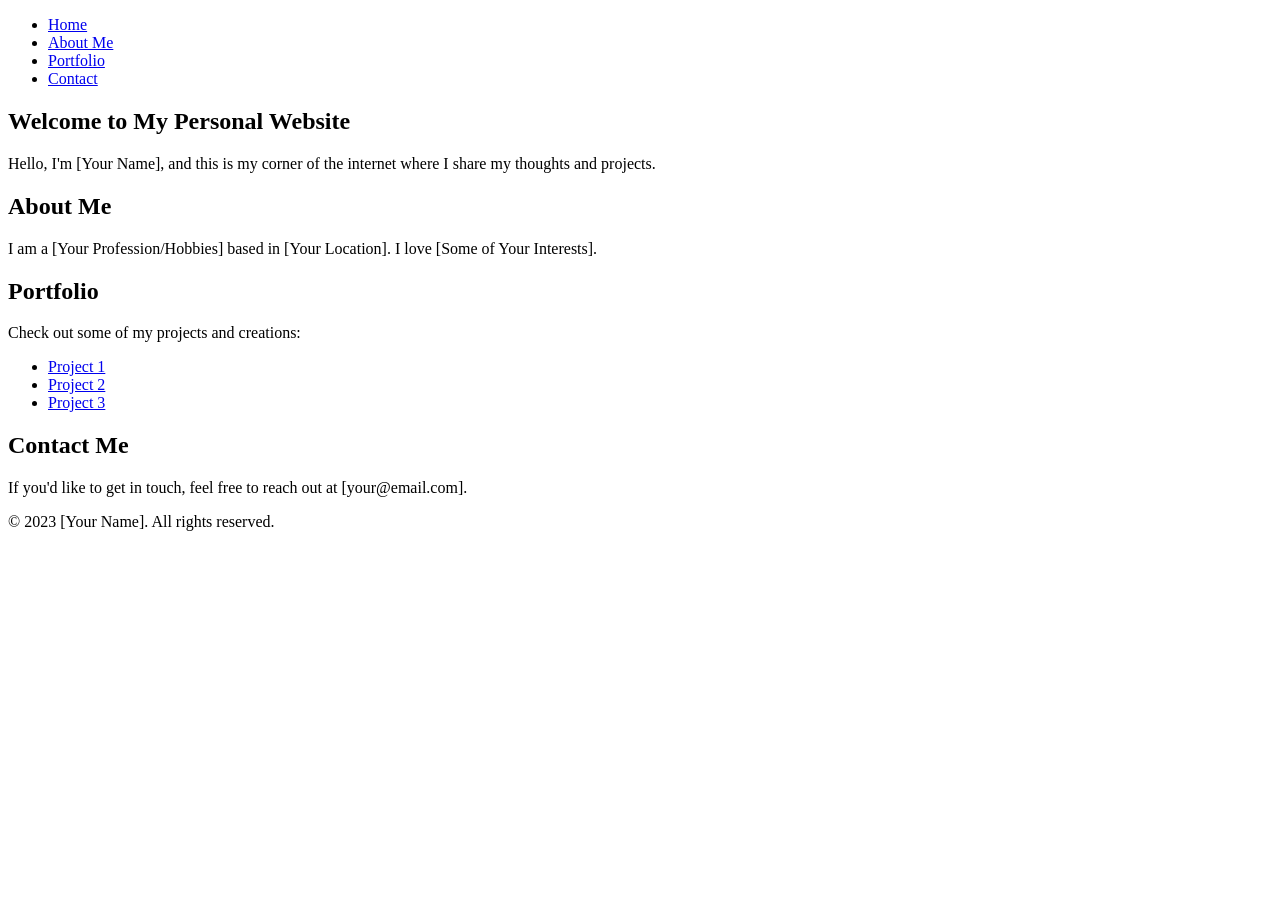
==== index.html @ d56a3a6f "Update index.html" ====
<!DOCTYPE html>
<html lang="en">
<head>
    <meta charset="UTF-8">
    <meta name="viewport" content="width=device-width, initial-scale=1.0">
    <meta name="description" content="Welcome to My Personal Website">
    <title>Your Name - Personal Website</title>
    <link rel="stylesheet" href="styles.css"> <!-- Link to your CSS file for styling -->
</head>
<body>
    <header>
        <nav>
            <ul>
                <li><a href="#home">Home</a></li>
                <li><a href="#about">About Me</a></li>
                <li><a href="#portfolio">Portfolio</a></li>
                <li><a href="#contact">Contact</a></li>
            </ul>
        </nav>
    </header>
    
    <section id="home">
        <h1>Welcome to My Personal Website</h1>
        <p>Hello, I'm [Your Name], and this is my corner of the internet where I share my thoughts and projects.</p>
    </section>
    
    <section id="about">
        <h2>About Me</h2>
        <p>I am a [Your Profession/Hobbies] based in [Your Location]. I love [Some of Your Interests].</p>
    </section>
    
    <section id="portfolio">
        <h2>Portfolio</h2>
        <p>Check out some of my projects and creations:</p>
        <ul>
            <li><a href="#">Project 1</a></li>
            <li><a href="#">Project 2</a></li>
            <li><a href="#">Project 3</a></li>
        </ul>
    </section>
    
    <section id="contact">
        <h2>Contact Me</h2>
        <p>If you'd like to get in touch, feel free to reach out at [your@email.com].</p>
    </section>
    
    <footer>
        <p>&copy; 2023 [Your Name]. All rights reserved.</p>
    </footer>
</body>
</html>
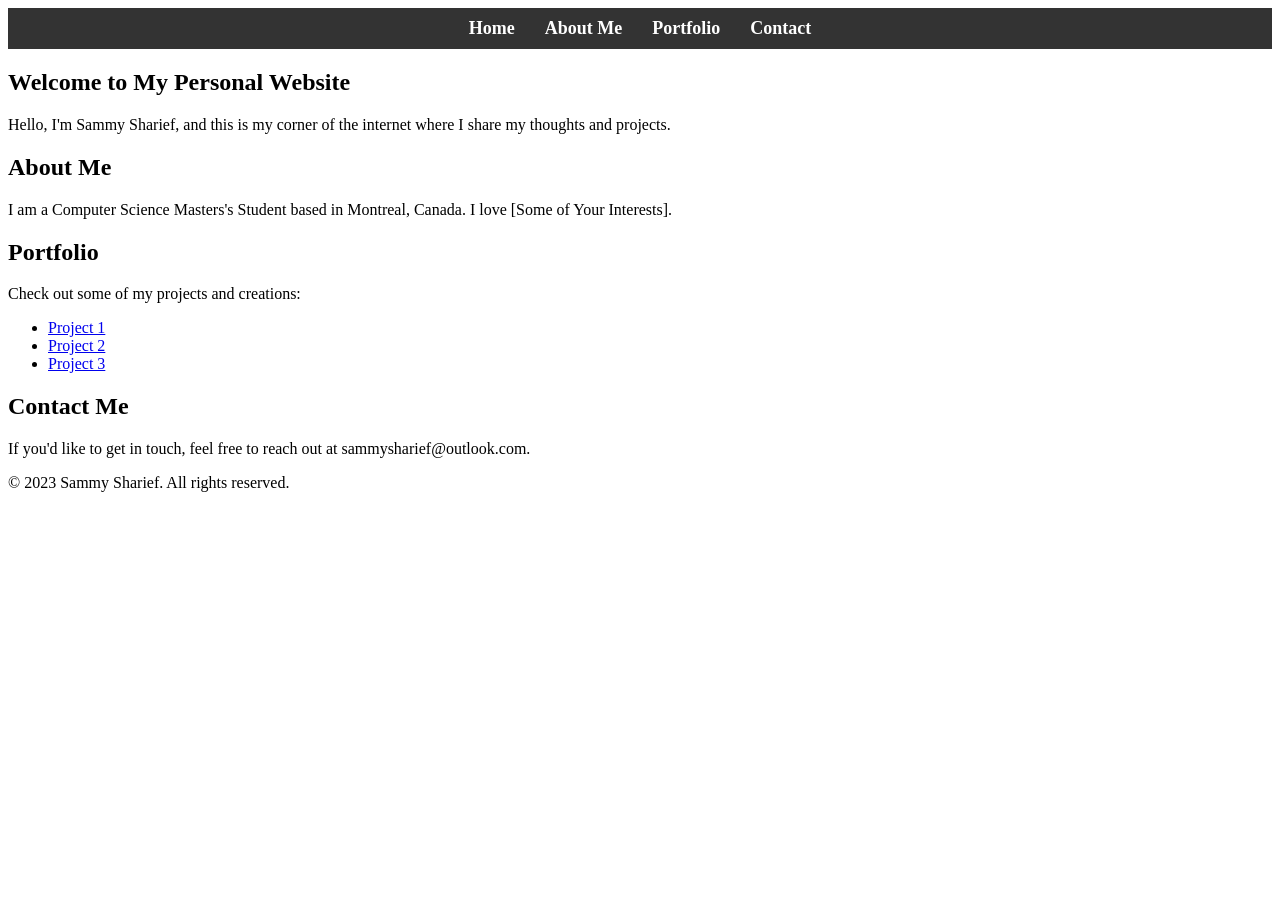
==== commit c6816b02: "Adding new pages & css" ====
--- a/index.html
+++ b/index.html
@@ -9,24 +9,24 @@
 </head>
 <body>
     <header>
-        <nav>
-            <ul>
-                <li><a href="#home">Home</a></li>
-                <li><a href="#about">About Me</a></li>
-                <li><a href="#portfolio">Portfolio</a></li>
-                <li><a href="#contact">Contact</a></li>
+        <nav class="navbar">
+            <ul class="nav-list">
+                <li class="nav-item"><a href="index.html">Home</a></li>
+                <li class="nav-item"><a href="about.html">About Me</a></li>
+                <li class="nav-item"><a href="portfolio.html">Portfolio</a></li>
+                <li class="nav-item"><a href="contact.html">Contact</a></li>
             </ul>
         </nav>
     </header>
     
     <section id="home">
         <h1>Welcome to My Personal Website</h1>
-        <p>Hello, I'm [Your Name], and this is my corner of the internet where I share my thoughts and projects.</p>
+        <p>Hello, I'm Sammy Sharief, and this is my corner of the internet where I share my thoughts and projects.</p>
     </section>
     
     <section id="about">
         <h2>About Me</h2>
-        <p>I am a [Your Profession/Hobbies] based in [Your Location]. I love [Some of Your Interests].</p>
+        <p>I am a Computer Science Masters's Student based in Montreal, Canada. I love [Some of Your Interests].</p>
     </section>
     
     <section id="portfolio">
@@ -41,11 +41,11 @@
     
     <section id="contact">
         <h2>Contact Me</h2>
-        <p>If you'd like to get in touch, feel free to reach out at [your@email.com].</p>
+        <p>If you'd like to get in touch, feel free to reach out at sammysharief@outlook.com.</p>
     </section>
     
     <footer>
-        <p>&copy; 2023 [Your Name]. All rights reserved.</p>
+        <p>&copy; 2023 Sammy Sharief. All rights reserved.</p>
     </footer>
 </body>
 </html>
--- a/styles.css
+++ b/styles.css
@@ -0,0 +1,27 @@
+/* Your existing CSS styles here */
+
+/* Styling for the navigation bar */
+.navbar {
+    background-color: #333; /* Change this to your preferred background color */
+    color: #fff; /* Change this to your preferred text color */
+    padding: 10px 0;
+}
+
+.nav-list {
+    list-style: none;
+    display: flex;
+    justify-content: center;
+    margin: 0;
+    padding: 0;
+}
+
+.nav-item {
+    margin: 0 15px;
+}
+
+.nav-item a {
+    text-decoration: none;
+    color: inherit;
+    font-weight: bold;
+    font-size: 18px;
+}
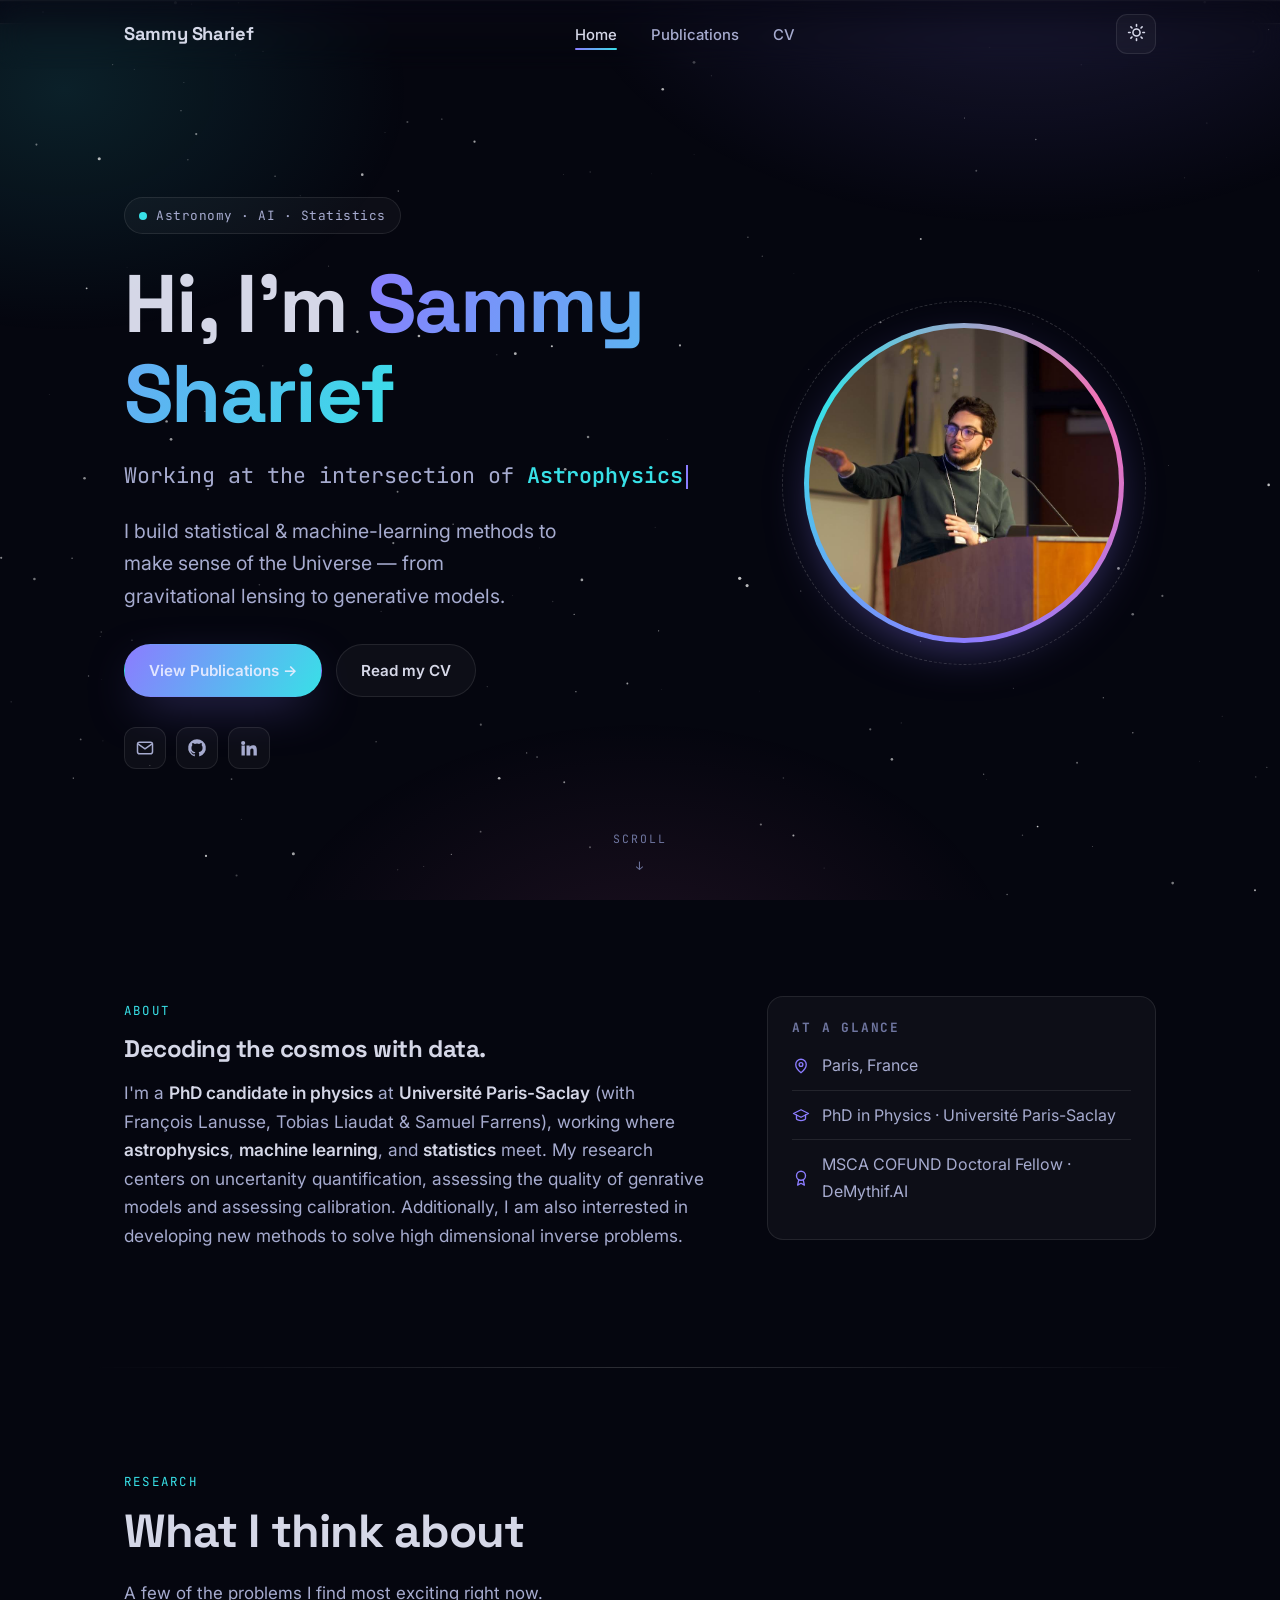
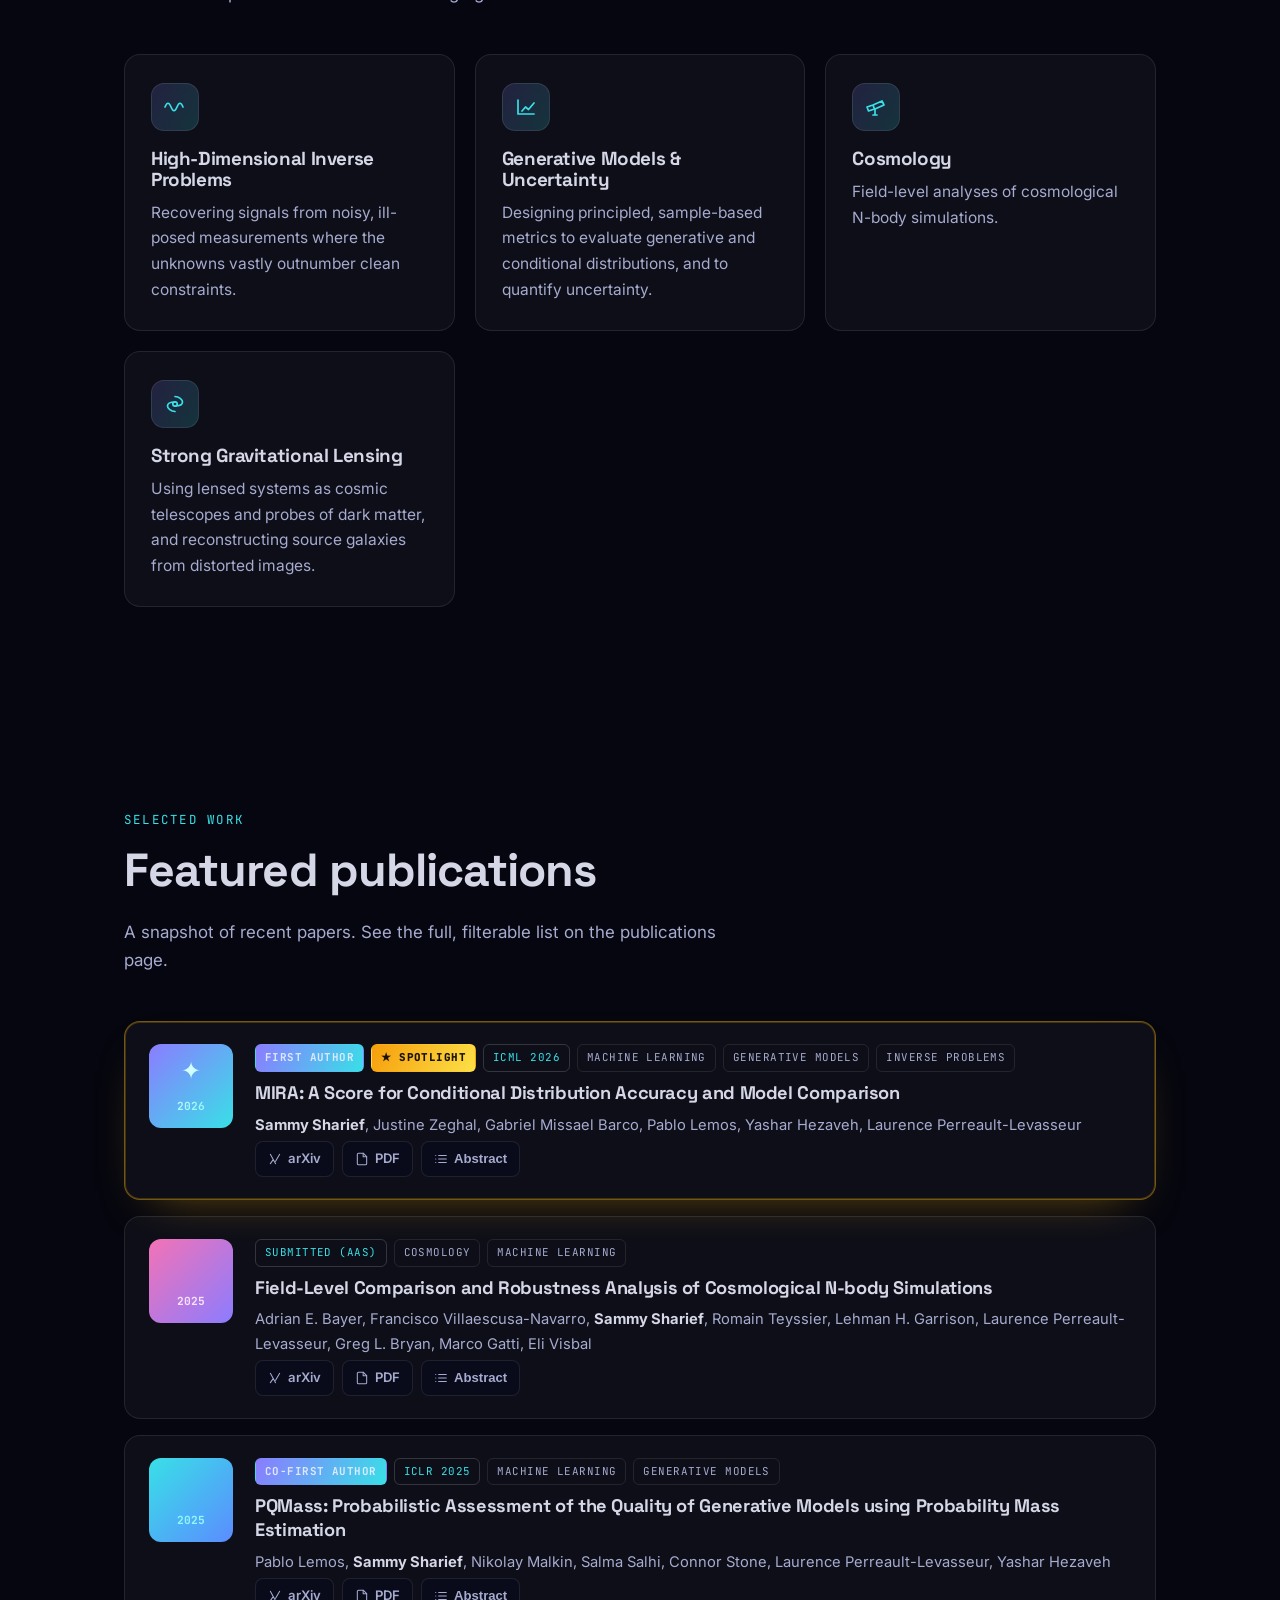
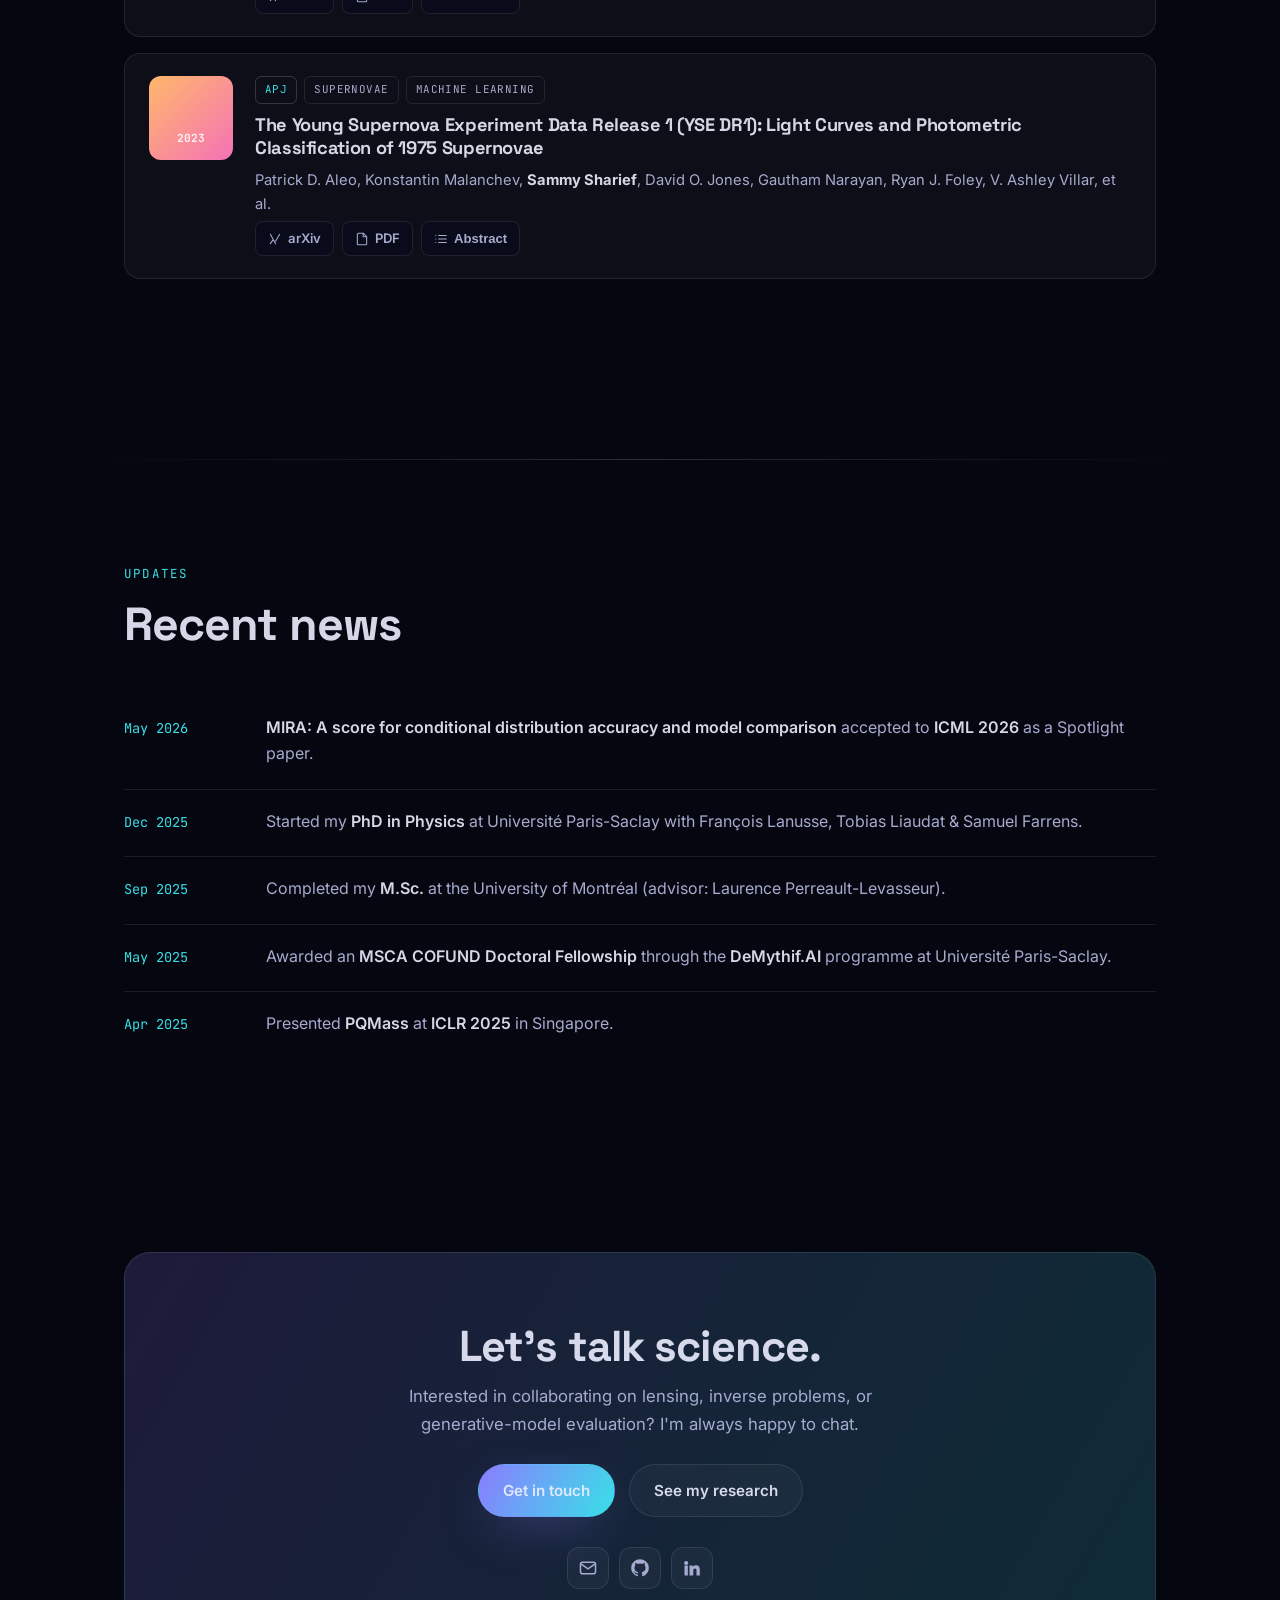
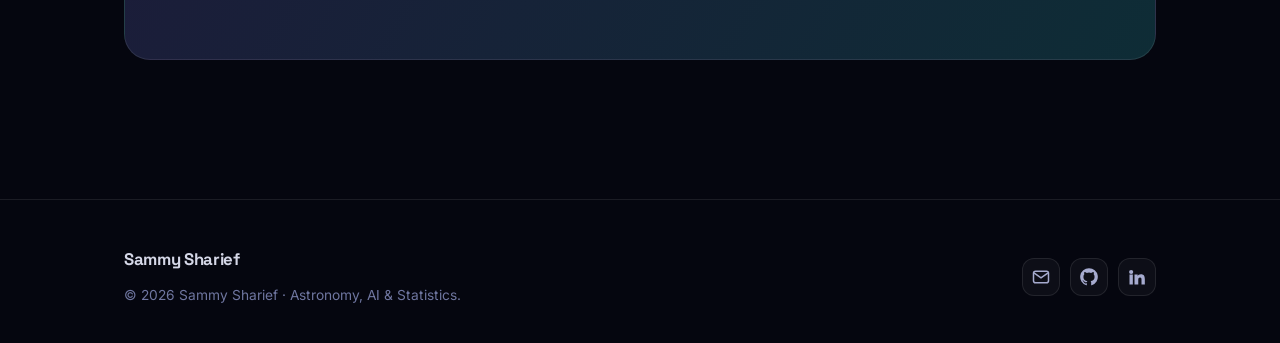
==== commit 6d9acdc1: "New Version of Website" ====
--- a/index.html
+++ b/index.html
@@ -1,51 +1,165 @@
 <!DOCTYPE html>
-<html lang="en">
+<html lang="en" data-theme="dark">
 <head>
-    <meta charset="UTF-8">
-    <meta name="viewport" content="width=device-width, initial-scale=1.0">
-    <meta name="description" content="Welcome to My Personal Website">
-    <title>Your Name - Personal Website</title>
-    <link rel="stylesheet" href="styles.css"> <!-- Link to your CSS file for styling -->
+  <meta charset="UTF-8" />
+  <meta name="viewport" content="width=device-width, initial-scale=1.0" />
+  <title>Sammy Sharief — Astrophysics · Machine Learning · Statistics</title>
+  <meta name="description" content="Sammy Sharief — researcher at the intersection of astronomy, machine learning, and statistics. Strong gravitational lensing, high-dimensional inverse problems, and generative model evaluation." />
+  <meta name="author" content="Sammy Sharief" />
+
+  <!-- Open Graph -->
+  <meta property="og:type" content="website" />
+  <meta property="og:title" content="Sammy Sharief — Astrophysics · ML · Statistics" />
+  <meta property="og:description" content="Researcher building statistical & machine-learning methods to understand the Universe." />
+
+  <link rel="preconnect" href="https://fonts.googleapis.com" />
+  <link rel="preconnect" href="https://fonts.gstatic.com" crossorigin />
+  <link href="https://fonts.googleapis.com/css2?family=Space+Grotesk:wght@500;600;700&family=Inter:wght@400;500;600&family=JetBrains+Mono:wght@400;500&display=swap" rel="stylesheet" />
+  <link rel="stylesheet" href="styles.css" />
 </head>
 <body>
-    <header>
-        <nav class="navbar">
-            <ul class="nav-list">
-                <li class="nav-item"><a href="index.html">Home</a></li>
-                <li class="nav-item"><a href="about.html">About Me</a></li>
-                <li class="nav-item"><a href="portfolio.html">Portfolio</a></li>
-                <li class="nav-item"><a href="contact.html">Contact</a></li>
-            </ul>
-        </nav>
-    </header>
-    
-    <section id="home">
-        <h1>Welcome to My Personal Website</h1>
-        <p>Hello, I'm Sammy Sharief, and this is my corner of the internet where I share my thoughts and projects.</p>
-    </section>
-    
-    <section id="about">
-        <h2>About Me</h2>
-        <p>I am a Computer Science Masters's Student based in Montreal, Canada. I love [Some of Your Interests].</p>
-    </section>
-    
-    <section id="portfolio">
-        <h2>Portfolio</h2>
-        <p>Check out some of my projects and creations:</p>
-        <ul>
-            <li><a href="#">Project 1</a></li>
-            <li><a href="#">Project 2</a></li>
-            <li><a href="#">Project 3</a></li>
-        </ul>
-    </section>
-    
-    <section id="contact">
-        <h2>Contact Me</h2>
-        <p>If you'd like to get in touch, feel free to reach out at sammysharief@outlook.com.</p>
-    </section>
-    
-    <footer>
-        <p>&copy; 2023 Sammy Sharief. All rights reserved.</p>
-    </footer>
+  <!-- ============ NAV ============ -->
+  <header class="nav">
+    <div class="container nav-inner">
+      <a class="brand" href="index.html">Sammy Sharief</a>
+      <ul class="nav-links">
+        <li><a href="index.html">Home</a></li>
+        <li><a href="publications.html">Publications</a></li>
+        <li><a href="cv.html">CV</a></li>
+      </ul>
+      <div class="nav-right">
+        <button class="icon-btn theme-toggle" aria-label="Toggle light / dark theme"></button>
+        <button class="icon-btn hamburger" aria-label="Open menu"></button>
+      </div>
+    </div>
+  </header>
+
+  <!-- ============ HERO ============ -->
+  <section class="hero">
+    <canvas id="starfield"></canvas>
+    <div class="container hero-grid">
+      <div class="hero-text">
+        <span class="hero-eyebrow"><span class="dot"></span> Astronomy · AI · Statistics</span>
+        <h1>Hi, I'm <span class="gradient-text">Sammy Sharief</span></h1>
+        <div class="typed-wrap">Working at the intersection of <span class="typed" data-typed></span><span class="caret"></span></div>
+        <p class="lead">I build statistical &amp; machine-learning methods to make sense of the Universe — from gravitational lensing to generative models.</p>
+        <div class="hero-cta">
+          <a class="btn btn-primary" href="publications.html">View Publications →</a>
+          <a class="btn" href="cv.html">Read my CV</a>
+        </div>
+        <div class="socials" data-socials></div>
+      </div>
+      <div class="hero-portrait">
+        <div class="avatar-ring">
+          <div class="avatar-inner">
+            <img src="assets/profile.jpeg" alt="Sammy Sharief" />
+          </div>
+        </div>
+      </div>
+    </div>
+    <div class="scroll-cue">Scroll<span>↓</span></div>
+  </section>
+
+  <!-- ============ ABOUT ============ -->
+  <section class="section-pad" id="about">
+    <div class="container about-grid">
+      <div class="reveal">
+        <span class="eyebrow">About</span>
+        <h2>Decoding the cosmos with data.</h2>
+        <p>I'm a <strong>PhD candidate in physics</strong> at <strong>Université Paris-Saclay</strong> (with François Lanusse, Tobias Liaudat &amp; Samuel Farrens), working where <strong>astrophysics</strong>, <strong>machine learning</strong>, and <strong>statistics</strong> meet. My research centers on uncertanity quantification, assessing the quality of genrative models and assessing calibration. Additionally, I am also interrested in developing new methods to solve high dimensional inverse problems.</p> <!-- such as <strong>strong gravitational lensing</strong>, recovering the structure of the Universe from noisy, incomplete observations.</p> -->
+        <!-- <p>Alongside that, I design principled tools for <strong>evaluating generative models</strong>, scoring conditional distributions, and <strong>quantifying uncertainty</strong> (PQMass, MIRA, Pokie). Earlier work spans Type Ia supernovae, the Hubble tension, and field-level analyses of cosmological simulations.</p> -->
+      </div>
+      <aside class="fact-card reveal d2">
+        <h4>At a glance</h4>
+        <div class="fact-row">
+          <svg viewBox="0 0 24 24" fill="none" stroke="currentColor" stroke-width="1.8"><path d="M12 21s7-5.5 7-11a7 7 0 1 0-14 0c0 5.5 7 11 7 11z"/><circle cx="12" cy="10" r="2.5"/></svg>
+          <span data-profile="location">Montréal, Canada</span>
+        </div>
+        <div class="fact-row">
+          <svg viewBox="0 0 24 24" fill="none" stroke="currentColor" stroke-width="1.8" stroke-linecap="round" stroke-linejoin="round"><path d="M22 10 12 5 2 10l10 5 10-5z"/><path d="M6 12v5c0 1 2.7 2.5 6 2.5s6-1.5 6-2.5v-5"/></svg>
+          <span data-profile="affiliation">M.Sc. — Université de Montréal · Mila</span>
+        </div>
+        <div class="fact-row">
+          <svg viewBox="0 0 24 24" fill="none" stroke="currentColor" stroke-width="1.8" stroke-linecap="round" stroke-linejoin="round"><circle cx="12" cy="9" r="6"/><path d="m9 14.5-1.5 7L12 19l4.5 2.5L15 14.5"/></svg>
+          <span>MSCA COFUND Doctoral Fellow · DeMythif.AI</span>
+        </div>
+        <!-- <div class="fact-row">
+          <svg viewBox="0 0 24 24" fill="none" stroke="currentColor" stroke-width="1.8" stroke-linecap="round" stroke-linejoin="round"><path d="M14 2H6a2 2 0 0 0-2 2v16a2 2 0 0 0 2 2h12a2 2 0 0 0 2-2V8z"/><path d="M14 2v6h6M8 13h8M8 17h6"/></svg>
+          <span>8 publications · ICML 2026 Spotlight · ICLR 2025</span>
+        </div> -->
+      </aside>
+    </div>
+  </section>
+
+  <div class="section-divider"></div>
+
+  <!-- ============ RESEARCH INTERESTS ============ -->
+  <section class="section-pad">
+    <div class="container">
+      <div class="section-head reveal">
+        <span class="eyebrow">Research</span>
+        <h2>What I think about</h2>
+        <p>A few of the problems I find most exciting right now.</p>
+      </div>
+      <div class="interest-grid" id="interests"></div>
+    </div>
+  </section>
+
+  <!-- ============ SELECTED PUBLICATIONS ============ -->
+  <section class="section-pad">
+    <div class="container">
+      <div class="section-head reveal">
+        <span class="eyebrow">Selected work</span>
+        <h2>Featured publications</h2>
+        <p>A snapshot of recent papers. See the full, filterable list on the publications page.</p>
+      </div>
+      <div class="pub-list" id="selected-pubs"></div>
+      <div style="margin-top:28px" class="reveal">
+        <a class="btn btn-primary" href="publications.html">All publications →</a>
+      </div>
+    </div>
+  </section>
+
+  <div class="section-divider"></div>
+
+  <!-- ============ NEWS ============ -->
+  <section class="section-pad">
+    <div class="container">
+      <div class="section-head reveal">
+        <span class="eyebrow">Updates</span>
+        <h2>Recent news</h2>
+      </div>
+      <div class="news-list reveal" id="news"></div>
+    </div>
+  </section>
+
+  <!-- ============ CONTACT CTA ============ -->
+  <section class="section-pad">
+    <div class="container">
+      <div class="cta-band reveal">
+        <h2>Let's talk science.</h2>
+        <p>Interested in collaborating on lensing, inverse problems, or generative-model evaluation? I'm always happy to chat.</p>
+        <div class="hero-cta">
+          <a class="btn btn-primary" href="mailto:sammysharief@outlook.com">Get in touch</a>
+          <a class="btn" href="publications.html">See my research</a>
+        </div>
+        <div class="socials" data-socials style="justify-content:center;margin-top:22px"></div>
+      </div>
+    </div>
+  </section>
+
+  <!-- ============ FOOTER ============ -->
+  <footer class="footer">
+    <div class="container footer-inner">
+      <div>
+        <a class="brand" href="index.html">Sammy Sharief</a>
+        <p style="margin-top:10px">© <span data-year-now></span> Sammy Sharief · Astronomy, AI &amp; Statistics.</p>
+      </div>
+      <div class="socials" data-socials></div>
+    </div>
+  </footer>
+
+  <script src="assets/data.js"></script>
+  <script src="assets/main.js"></script>
 </body>
 </html>
--- a/styles.css
+++ b/styles.css
@@ -1,27 +1,760 @@
-/* Your existing CSS styles here */
-
-/* Styling for the navigation bar */
-.navbar {
-    background-color: #333; /* Change this to your preferred background color */
-    color: #fff; /* Change this to your preferred text color */
-    padding: 10px 0;
-}
-
-.nav-list {
-    list-style: none;
-    display: flex;
-    justify-content: center;
-    margin: 0;
-    padding: 0;
-}
-
-.nav-item {
-    margin: 0 15px;
-}
-
-.nav-item a {
-    text-decoration: none;
-    color: inherit;
-    font-weight: bold;
-    font-size: 18px;
-}
+/* =============================================================
+   Sammy Sharief — personal research site
+   Design system + components. Modern & bold, cosmic theme.
+   Dark is the default; [data-theme="light"] overrides below.
+   ============================================================= */
+
+/* ---------- Design tokens ---------- */
+:root {
+  --font-display: "Space Grotesk", ui-sans-serif, system-ui, sans-serif;
+  --font-body: "Inter", ui-sans-serif, system-ui, -apple-system, sans-serif;
+  --font-mono: "JetBrains Mono", ui-monospace, "SFMono-Regular", monospace;
+
+  /* Brand gradient */
+  --accent: #8b7cff;
+  --accent-2: #38e0e7;
+  --accent-3: #f472b6;
+  --grad: linear-gradient(120deg, var(--accent) 0%, var(--accent-2) 100%);
+  --grad-soft: linear-gradient(120deg, rgba(139,124,255,.18), rgba(56,224,231,.18));
+  --on-accent: var(--on-accent);   /* text color on top of the accent gradient */
+
+  /* Dark theme (default) */
+  --bg: #05060f;
+  --bg-2: #090b1a;
+  --surface: rgba(255, 255, 255, 0.035);
+  --surface-2: rgba(255, 255, 255, 0.06);
+  --border: rgba(255, 255, 255, 0.09);
+  --border-strong: rgba(255, 255, 255, 0.16);
+  --text: #eceeffe6;
+  --text-dim: #a6abcf;
+  --text-faint: #6f76a0;
+  --nav-bg: rgba(7, 8, 20, 0.6);
+  --shadow: 0 24px 60px -24px rgba(0, 0, 0, 0.7);
+  --shadow-accent: 0 16px 50px -16px rgba(139, 124, 255, 0.5);
+  --star: rgba(255, 255, 255, 0.9);
+
+  --radius: 16px;
+  --radius-sm: 10px;
+  --radius-lg: 26px;
+  --maxw: 1120px;
+  --ease: cubic-bezier(0.22, 1, 0.36, 1);
+}
+
+[data-theme="light"] {
+  --bg: #f6f7fc;
+  --bg-2: #eef1f9;
+  --surface: #ffffff;
+  --surface-2: #ffffff;
+  --border: rgba(12, 16, 50, 0.09);
+  --border-strong: rgba(12, 16, 50, 0.16);
+  --text: #0c1020;
+  --text-dim: #4a5072;
+  --text-faint: #898fb5;
+  --nav-bg: rgba(246, 247, 252, 0.72);
+  --shadow: 0 22px 50px -28px rgba(20, 25, 70, 0.35);
+  --shadow-accent: 0 18px 50px -18px rgba(37, 99, 235, 0.4);
+  /* Light mode reads as deep blue (dark mode keeps the bright violet→cyan) */
+  --accent: #2563eb;
+  --accent-2: #1e3a8a;
+  --accent-3: #3b82f6;
+  --on-accent: #ffffff;
+  --grad-soft: linear-gradient(120deg, rgba(37,99,235,.12), rgba(30,58,138,.1));
+  --star: rgba(30, 41, 99, 0.5);
+}
+
+/* ---------- Base ---------- */
+*,
+*::before,
+*::after { box-sizing: border-box; }
+
+html { scroll-behavior: smooth; }
+@media (prefers-reduced-motion: reduce) {
+  html { scroll-behavior: auto; }
+  *, *::before, *::after { animation-duration: 0.001ms !important; transition-duration: 0.001ms !important; }
+}
+
+body {
+  margin: 0;
+  font-family: var(--font-body);
+  background: var(--bg);
+  color: var(--text);
+  line-height: 1.65;
+  -webkit-font-smoothing: antialiased;
+  text-rendering: optimizeLegibility;
+  overflow-x: hidden;
+  transition: background 0.5s var(--ease), color 0.4s var(--ease);
+}
+
+/* Ambient nebula glow behind everything */
+body::before {
+  content: "";
+  position: fixed;
+  inset: 0;
+  z-index: -2;
+  background:
+    radial-gradient(60% 50% at 80% -5%, rgba(139, 124, 255, 0.16), transparent 60%),
+    radial-gradient(45% 45% at 5% 10%, rgba(56, 224, 231, 0.12), transparent 60%),
+    radial-gradient(50% 50% at 50% 110%, rgba(244, 114, 182, 0.1), transparent 60%);
+  pointer-events: none;
+  transition: opacity 0.5s var(--ease);
+}
+[data-theme="light"] body::before { opacity: 0.5; }
+
+a { color: inherit; text-decoration: none; }
+
+img { max-width: 100%; display: block; }
+
+::selection { background: rgba(139, 124, 255, 0.35); color: #fff; }
+
+h1, h2, h3, h4 {
+  font-family: var(--font-display);
+  font-weight: 700;
+  line-height: 1.1;
+  letter-spacing: -0.02em;
+  margin: 0 0 0.5em;
+  overflow-wrap: break-word;
+}
+
+.container {
+  width: 100%;
+  max-width: var(--maxw);
+  margin-inline: auto;
+  padding-inline: clamp(20px, 5vw, 44px);
+}
+
+.gradient-text {
+  background: var(--grad);
+  -webkit-background-clip: text;
+  background-clip: text;
+  -webkit-text-fill-color: transparent;
+  color: transparent;
+}
+
+/* ---------- Navbar ---------- */
+.nav {
+  position: sticky;
+  top: 0;
+  z-index: 100;
+  backdrop-filter: blur(14px);
+  -webkit-backdrop-filter: blur(14px);
+  background: transparent;
+  border-bottom: 1px solid transparent;
+  transition: background 0.3s var(--ease), border-color 0.3s var(--ease);
+}
+.nav.scrolled {
+  background: var(--nav-bg);
+  border-bottom-color: var(--border);
+}
+.nav-inner {
+  display: flex;
+  align-items: center;
+  justify-content: space-between;
+  height: 68px;
+}
+.brand {
+  font-family: var(--font-display);
+  font-weight: 700;
+  font-size: 1.15rem;
+  letter-spacing: -0.02em;
+  display: flex;
+  align-items: center;
+  gap: 10px;
+}
+.brand .mark {
+  width: 30px; height: 30px;
+  border-radius: 9px;
+  background: var(--grad);
+  display: grid; place-items: center;
+  color: var(--on-accent); font-weight: 800; font-size: 0.85rem;
+  box-shadow: var(--shadow-accent);
+}
+.nav-links {
+  display: flex;
+  align-items: center;
+  gap: 6px;
+  list-style: none;
+  margin: 0; padding: 0;
+}
+.nav-links a {
+  position: relative;
+  padding: 8px 14px;
+  border-radius: 999px;
+  font-size: 0.93rem;
+  font-weight: 500;
+  color: var(--text-dim);
+  transition: color 0.2s var(--ease), background 0.2s var(--ease);
+}
+.nav-links a:hover { color: var(--text); background: var(--surface-2); }
+.nav-links a.active { color: var(--text); }
+.nav-links a.active::after {
+  content: "";
+  position: absolute;
+  left: 14px; right: 14px; bottom: 2px;
+  height: 2px; border-radius: 2px;
+  background: var(--grad);
+}
+.nav-right { display: flex; align-items: center; gap: 8px; }
+
+.icon-btn {
+  width: 40px; height: 40px;
+  display: grid; place-items: center;
+  border: 1px solid var(--border);
+  background: var(--surface);
+  border-radius: 11px;
+  color: var(--text);
+  cursor: pointer;
+  transition: transform 0.2s var(--ease), border-color 0.2s var(--ease), background 0.2s var(--ease);
+}
+.icon-btn:hover { transform: translateY(-2px); border-color: var(--border-strong); background: var(--surface-2); }
+.icon-btn svg { width: 19px; height: 19px; }
+.theme-toggle .moon { display: none; }
+[data-theme="light"] .theme-toggle .sun { display: none; }
+[data-theme="light"] .theme-toggle .moon { display: block; }
+
+.hamburger { display: none; }
+
+/* ---------- Buttons ---------- */
+.btn {
+  display: inline-flex;
+  align-items: center;
+  gap: 9px;
+  padding: 13px 24px;
+  border-radius: 999px;
+  font-family: var(--font-body);
+  font-weight: 600;
+  font-size: 0.95rem;
+  cursor: pointer;
+  border: 1px solid var(--border);
+  background: var(--surface);
+  color: var(--text);
+  transition: transform 0.2s var(--ease), box-shadow 0.25s var(--ease), border-color 0.2s var(--ease), background 0.2s var(--ease);
+}
+.btn svg { width: 18px; height: 18px; }
+.btn:hover { transform: translateY(-2px); border-color: var(--border-strong); background: var(--surface-2); }
+.btn-primary {
+  background: var(--grad);
+  color: var(--on-accent);
+  border-color: transparent;
+  box-shadow: var(--shadow-accent);
+}
+.btn-primary:hover { box-shadow: 0 22px 60px -16px rgba(139, 124, 255, 0.7); }
+
+/* ---------- Hero ---------- */
+.hero {
+  position: relative;
+  min-height: clamp(620px, 92vh, 900px);
+  display: flex;
+  align-items: center;
+  overflow: hidden;
+}
+#starfield {
+  position: fixed;
+  inset: 0;
+  z-index: -1;            /* above body::before nebula (-2), behind content */
+  width: 100%;
+  height: 100%;
+  pointer-events: none;
+}
+.hero-grid {
+  display: grid;
+  grid-template-columns: 1.35fr 0.9fr;
+  gap: clamp(30px, 6vw, 70px);
+  align-items: center;
+  width: 100%;
+}
+.hero-eyebrow {
+  display: inline-flex;
+  align-items: center;
+  gap: 9px;
+  font-family: var(--font-mono);
+  font-size: 0.8rem;
+  letter-spacing: 0.04em;
+  color: var(--text-dim);
+  padding: 7px 14px;
+  border: 1px solid var(--border);
+  border-radius: 999px;
+  background: var(--surface);
+  margin-bottom: 26px;
+}
+.hero-eyebrow .dot {
+  width: 8px; height: 8px; border-radius: 50%;
+  background: var(--accent-2);
+  box-shadow: 0 0 0 0 rgba(56, 224, 231, 0.6);
+  animation: pulse 2.4s infinite;
+}
+@keyframes pulse {
+  0% { box-shadow: 0 0 0 0 rgba(56, 224, 231, 0.6); }
+  70% { box-shadow: 0 0 0 9px rgba(56, 224, 231, 0); }
+  100% { box-shadow: 0 0 0 0 rgba(56, 224, 231, 0); }
+}
+.hero h1 {
+  font-size: clamp(2.5rem, 7vw, 5.1rem);
+  margin-bottom: 18px;
+}
+.hero .typed-wrap {
+  font-family: var(--font-mono);
+  font-size: clamp(1rem, 2.4vw, 1.35rem);
+  color: var(--text-dim);
+  margin-bottom: 22px;
+  min-height: 1.6em;
+}
+.hero .typed { color: var(--accent-2); font-weight: 600; }
+.hero .typed-wrap .caret {
+  display: inline-block;
+  width: 2px; height: 1.1em;
+  background: var(--accent);
+  margin-left: 3px;
+  vertical-align: text-bottom;
+  animation: blink 1s steps(2) infinite;
+}
+@keyframes blink { 50% { opacity: 0; } }
+.hero p.lead {
+  font-size: clamp(1.05rem, 1.6vw, 1.22rem);
+  color: var(--text-dim);
+  max-width: 36ch;
+  margin-bottom: 32px;
+}
+.hero-cta { display: flex; flex-wrap: wrap; gap: 14px; margin-bottom: 30px; }
+
+.socials { display: flex; gap: 10px; flex-wrap: wrap; }
+.socials a {
+  width: 42px; height: 42px;
+  display: grid; place-items: center;
+  border: 1px solid var(--border);
+  border-radius: 12px;
+  background: var(--surface);
+  color: var(--text-dim);
+  transition: transform 0.2s var(--ease), color 0.2s var(--ease), border-color 0.2s var(--ease), background 0.2s var(--ease);
+}
+.socials a:hover { transform: translateY(-3px); color: var(--text); border-color: var(--border-strong); background: var(--surface-2); }
+.socials svg { width: 20px; height: 20px; }
+
+/* Hero portrait / avatar */
+.hero-portrait { justify-self: center; }
+.avatar-ring {
+  position: relative;
+  width: clamp(220px, 26vw, 320px);
+  aspect-ratio: 1;
+  border-radius: 50%;
+  padding: 5px;
+  background: conic-gradient(from 180deg, var(--accent), var(--accent-2), var(--accent-3), var(--accent));
+  box-shadow: var(--shadow-accent);
+  animation: spin 14s linear infinite;
+}
+@keyframes spin { to { transform: rotate(360deg); } }
+.avatar-ring::after {
+  content: "";
+  position: absolute;
+  inset: -22px;
+  border-radius: 50%;
+  border: 1px dashed var(--border-strong);
+  animation: spin 40s linear infinite reverse;
+}
+.avatar-inner {
+  width: 100%; height: 100%;
+  border-radius: 50%;
+  background: radial-gradient(circle at 30% 25%, #1a1d3a, #07081a);
+  display: grid;
+  place-items: center;
+  overflow: hidden;
+  animation: spin 14s linear infinite reverse; /* counter-rotate content */
+}
+.avatar-inner img { width: 100%; height: 100%; object-fit: cover; }
+.avatar-inner .initials {
+  font-family: var(--font-display);
+  font-weight: 700;
+  font-size: clamp(3rem, 7vw, 4.6rem);
+  background: var(--grad);
+  -webkit-background-clip: text; background-clip: text;
+  -webkit-text-fill-color: transparent;
+}
+
+.scroll-cue {
+  position: absolute;
+  bottom: 22px; left: 50%;
+  transform: translateX(-50%);
+  color: var(--text-faint);
+  font-family: var(--font-mono);
+  font-size: 0.72rem;
+  letter-spacing: 0.16em;
+  text-transform: uppercase;
+  display: flex; flex-direction: column; align-items: center; gap: 8px;
+  animation: floaty 2.4s ease-in-out infinite;
+}
+@keyframes floaty { 50% { transform: translate(-50%, 8px); } }
+
+/* ---------- Sections ---------- */
+section { position: relative; }
+.section-pad { padding: clamp(64px, 11vh, 130px) 0; }
+.section-head { margin-bottom: 46px; max-width: 60ch; }
+.eyebrow {
+  font-family: var(--font-mono);
+  font-size: 0.78rem;
+  letter-spacing: 0.18em;
+  text-transform: uppercase;
+  color: var(--accent-2);
+  display: inline-block;
+  margin-bottom: 14px;
+}
+.section-head h2 { font-size: clamp(1.9rem, 4vw, 2.9rem); }
+.section-head p { color: var(--text-dim); font-size: 1.06rem; margin: 0; }
+
+.section-divider {
+  height: 1px;
+  background: linear-gradient(90deg, transparent, var(--border-strong), transparent);
+  margin: 0 auto;
+  max-width: var(--maxw);
+}
+
+/* ---------- About row ---------- */
+.about-grid {
+  display: grid;
+  grid-template-columns: 1.5fr 1fr;
+  gap: clamp(30px, 5vw, 60px);
+  align-items: start;
+}
+.about-grid p { color: var(--text-dim); font-size: 1.08rem; }
+.about-grid p strong { color: var(--text); font-weight: 600; }
+.fact-card {
+  border: 1px solid var(--border);
+  background: var(--surface);
+  border-radius: var(--radius);
+  padding: 24px;
+}
+.fact-card h4 { font-size: 0.8rem; text-transform: uppercase; letter-spacing: 0.14em; color: var(--text-faint); font-family: var(--font-mono); }
+.fact-row { display: flex; align-items: center; gap: 12px; padding: 11px 0; border-top: 1px solid var(--border); color: var(--text-dim); }
+.fact-row:first-of-type { border-top: none; }
+.fact-row svg { width: 18px; height: 18px; color: var(--accent); flex-shrink: 0; }
+
+/* ---------- Interests grid ---------- */
+.interest-grid {
+  display: grid;
+  grid-template-columns: repeat(auto-fit, minmax(250px, 1fr));
+  gap: 20px;
+}
+.interest-card {
+  position: relative;
+  border: 1px solid var(--border);
+  background: var(--surface);
+  border-radius: var(--radius);
+  padding: 28px 26px;
+  overflow: hidden;
+  transition: transform 0.3s var(--ease), border-color 0.3s var(--ease), box-shadow 0.3s var(--ease);
+}
+.interest-card::before {
+  content: "";
+  position: absolute;
+  inset: 0;
+  background: var(--grad-soft);
+  opacity: 0;
+  transition: opacity 0.35s var(--ease);
+}
+.interest-card:hover { transform: translateY(-6px); border-color: var(--border-strong); box-shadow: var(--shadow); }
+.interest-card:hover::before { opacity: 1; }
+.interest-card > * { position: relative; }
+.interest-icon {
+  width: 48px; height: 48px;
+  display: grid; place-items: center;
+  border-radius: 13px;
+  background: var(--grad-soft);
+  border: 1px solid var(--border);
+  margin-bottom: 18px;
+  color: var(--accent-2);
+}
+.interest-icon svg { width: 24px; height: 24px; }
+.interest-card h3 { font-size: 1.18rem; margin-bottom: 9px; }
+.interest-card p { color: var(--text-dim); font-size: 0.97rem; margin: 0; }
+
+/* ---------- News feed ---------- */
+.news-list { display: flex; flex-direction: column; gap: 4px; }
+.news-item {
+  display: grid;
+  grid-template-columns: 120px 1fr;
+  gap: 22px;
+  padding: 18px 0;
+  border-top: 1px solid var(--border);
+  align-items: baseline;
+}
+.news-item:first-child { border-top: none; }
+.news-date {
+  font-family: var(--font-mono);
+  font-size: 0.85rem;
+  color: var(--accent-2);
+  white-space: nowrap;
+}
+.news-item p { margin: 0; color: var(--text-dim); }
+.news-item strong { color: var(--text); font-weight: 600; }
+
+/* ---------- Publications ---------- */
+.pub-toolbar {
+  display: flex;
+  flex-wrap: wrap;
+  gap: 14px;
+  justify-content: space-between;
+  align-items: center;
+  margin-bottom: 30px;
+}
+.filter-chips { display: flex; flex-wrap: wrap; gap: 8px; }
+.chip {
+  font-family: var(--font-body);
+  font-size: 0.86rem;
+  font-weight: 500;
+  padding: 8px 15px;
+  border-radius: 999px;
+  border: 1px solid var(--border);
+  background: var(--surface);
+  color: var(--text-dim);
+  cursor: pointer;
+  transition: all 0.2s var(--ease);
+}
+.chip:hover { color: var(--text); border-color: var(--border-strong); }
+.chip.active { color: var(--on-accent); background: var(--grad); border-color: transparent; box-shadow: var(--shadow-accent); }
+.search-box {
+  display: flex; align-items: center; gap: 9px;
+  border: 1px solid var(--border);
+  background: var(--surface);
+  border-radius: 999px;
+  padding: 9px 16px;
+  min-width: 210px;
+}
+.search-box svg { width: 17px; height: 17px; color: var(--text-faint); }
+.search-box input {
+  border: none; background: none; outline: none;
+  color: var(--text); font-family: var(--font-body); font-size: 0.92rem;
+  width: 100%;
+}
+.search-box input::placeholder { color: var(--text-faint); }
+
+.pub-list { display: flex; flex-direction: column; gap: 16px; }
+.pub-card {
+  display: grid;
+  grid-template-columns: 84px 1fr;
+  gap: 22px;
+  border: 1px solid var(--border);
+  background: var(--surface);
+  border-radius: var(--radius);
+  padding: 22px 24px;
+  transition: transform 0.35s var(--ease), border-color 0.3s var(--ease), box-shadow 0.3s var(--ease), opacity 0.35s var(--ease);
+}
+.pub-card:hover { transform: translateY(-4px); border-color: var(--border-strong); box-shadow: var(--shadow); }
+.pub-card.spotlight { border-color: rgba(245, 176, 11, 0.45); box-shadow: inset 0 0 0 1px rgba(245, 176, 11, 0.22), 0 20px 50px -30px rgba(245, 176, 11, 0.55); }
+.pub-card.spotlight:hover { border-color: rgba(245, 176, 11, 0.7); }
+.pub-card.hide {
+  opacity: 0;
+  transform: scale(0.96);
+  height: 0; padding: 0; margin: 0; border-width: 0; overflow: hidden;
+  pointer-events: none;
+}
+.pub-thumb {
+  width: 84px; height: 84px;
+  border-radius: 12px;
+  display: grid; place-items: center;
+  font-family: var(--font-display);
+  font-weight: 700; font-size: 1.5rem;
+  color: #fff;
+  position: relative;
+  overflow: hidden;
+}
+.pub-thumb span { position: relative; z-index: 1; mix-blend-mode: overlay; }
+.pub-year-badge {
+  font-family: var(--font-mono);
+  font-size: 0.7rem;
+  color: #fff;
+  position: absolute; bottom: 6px; left: 0; right: 0;
+  text-align: center; z-index: 1;
+  opacity: 0.9;
+}
+.pub-body { min-width: 0; }
+.pub-badges { display: flex; flex-wrap: wrap; gap: 7px; margin-bottom: 9px; align-items: center; }
+.badge {
+  font-family: var(--font-mono);
+  font-size: 0.68rem;
+  letter-spacing: 0.04em;
+  text-transform: uppercase;
+  padding: 4px 9px;
+  border-radius: 6px;
+  border: 1px solid var(--border);
+  color: var(--text-dim);
+}
+.badge.role { border-color: transparent; background: var(--grad); color: var(--on-accent); font-weight: 700; }
+.badge.spotlight { border-color: transparent; background: linear-gradient(120deg, #f59e0b, #fde047); color: #1a1206; font-weight: 800; }
+.badge.spotlight::before { content: "★ "; }
+.badge.venue { color: var(--accent-2); border-color: var(--border-strong); }
+.pub-card h3 { font-size: 1.14rem; line-height: 1.3; margin-bottom: 8px; }
+.pub-card h3 a:hover { color: var(--accent-2); }
+.pub-authors { color: var(--text-dim); font-size: 0.92rem; margin: 0 0 4px; }
+.pub-authors .me { color: var(--text); font-weight: 700; }
+.pub-meta { color: var(--text-faint); font-size: 0.85rem; font-family: var(--font-mono); margin: 0 0 14px; }
+.pub-links { display: flex; flex-wrap: wrap; gap: 8px; }
+.pub-link {
+  display: inline-flex; align-items: center; gap: 6px;
+  font-size: 0.82rem; font-weight: 600;
+  padding: 6px 12px;
+  border-radius: 8px;
+  border: 1px solid var(--border);
+  background: var(--bg-2);
+  color: var(--text-dim);
+  cursor: pointer;
+  transition: all 0.2s var(--ease);
+}
+.pub-link:hover { color: var(--text); border-color: var(--accent); transform: translateY(-1px); }
+.pub-link svg { width: 14px; height: 14px; }
+.pub-abstract {
+  display: grid;
+  grid-template-rows: 0fr;
+  transition: grid-template-rows 0.4s var(--ease);
+  color: var(--text-dim);
+  font-size: 0.94rem;
+}
+.pub-abstract > div { overflow: hidden; }
+.pub-abstract.open { grid-template-rows: 1fr; margin-top: 14px; }
+.pub-abstract p { margin: 0; padding: 14px 16px; border-left: 2px solid var(--accent); background: var(--bg-2); border-radius: 0 10px 10px 0; }
+
+.empty-state {
+  text-align: center;
+  padding: 60px 20px;
+  color: var(--text-faint);
+  font-family: var(--font-mono);
+}
+
+/* ---------- Timeline (CV) ---------- */
+.timeline { position: relative; max-width: 820px; }
+.timeline::before {
+  content: "";
+  position: absolute;
+  left: 14px; top: 8px; bottom: 8px;
+  width: 2px;
+  background: linear-gradient(var(--accent), var(--accent-2), transparent);
+}
+.tl-item {
+  position: relative;
+  padding: 0 0 38px 52px;
+}
+.tl-item::before {
+  content: "";
+  position: absolute;
+  left: 6px; top: 4px;
+  width: 18px; height: 18px;
+  border-radius: 50%;
+  background: var(--bg);
+  border: 2px solid var(--accent);
+  box-shadow: 0 0 0 4px var(--bg), 0 0 16px rgba(139, 124, 255, 0.6);
+  transition: transform 0.3s var(--ease), background 0.3s var(--ease);
+}
+.tl-item:hover::before { background: var(--accent); transform: scale(1.25); }
+.tl-date {
+  font-family: var(--font-mono);
+  font-size: 0.8rem;
+  color: var(--accent-2);
+  margin-bottom: 4px;
+}
+.tl-item h3 { font-size: 1.18rem; margin-bottom: 3px; }
+.tl-org { color: var(--text-dim); font-weight: 600; margin-bottom: 8px; }
+.tl-item p { color: var(--text-dim); font-size: 0.96rem; margin: 0; }
+
+/* CV layout */
+.cv-grid { display: grid; grid-template-columns: 1fr; gap: clamp(40px, 7vh, 80px); }
+.skill-groups { display: grid; grid-template-columns: repeat(auto-fit, minmax(220px, 1fr)); gap: 20px; }
+.skill-card { border: 1px solid var(--border); background: var(--surface); border-radius: var(--radius); padding: 24px; }
+.skill-card h4 { font-size: 1rem; margin-bottom: 14px; display: flex; align-items: center; gap: 9px; }
+.skill-card h4 svg { width: 18px; height: 18px; color: var(--accent-2); }
+.tag-row { display: flex; flex-wrap: wrap; gap: 8px; }
+.tag {
+  font-size: 0.82rem;
+  padding: 6px 12px;
+  border-radius: 999px;
+  background: var(--bg-2);
+  border: 1px solid var(--border);
+  color: var(--text-dim);
+}
+
+/* ---------- CTA band ---------- */
+.cta-band {
+  position: relative;
+  border: 1px solid var(--border);
+  border-radius: var(--radius-lg);
+  background: var(--grad-soft);
+  overflow: hidden;
+  padding: clamp(40px, 7vw, 70px);
+  text-align: center;
+}
+.cta-band h2 { font-size: clamp(1.8rem, 4vw, 2.7rem); margin-bottom: 12px; }
+.cta-band p { color: var(--text-dim); max-width: 50ch; margin: 0 auto 26px; font-size: 1.05rem; }
+.cta-band .hero-cta { justify-content: center; }
+
+/* ---------- Footer ---------- */
+.footer {
+  border-top: 1px solid var(--border);
+  padding: 46px 0 36px;
+  margin-top: 40px;
+}
+.footer-inner { display: flex; flex-wrap: wrap; gap: 22px; justify-content: space-between; align-items: center; }
+.footer .brand { font-size: 1.05rem; }
+.footer p { color: var(--text-faint); font-size: 0.86rem; margin: 0; }
+.footer .socials a { width: 38px; height: 38px; }
+
+/* ---------- Scroll reveal ---------- */
+.reveal {
+  opacity: 0;
+  transform: translateY(26px);
+  transition: opacity 0.7s var(--ease), transform 0.7s var(--ease);
+}
+.reveal.visible { opacity: 1; transform: none; }
+.reveal.d1 { transition-delay: 0.08s; }
+.reveal.d2 { transition-delay: 0.16s; }
+.reveal.d3 { transition-delay: 0.24s; }
+.reveal.d4 { transition-delay: 0.32s; }
+
+/* ---------- Mobile menu / responsive ---------- */
+.mobile-menu {
+  position: fixed;
+  inset: 68px 0 auto 0;
+  background: var(--nav-bg);
+  backdrop-filter: blur(18px);
+  -webkit-backdrop-filter: blur(18px);
+  border-bottom: 1px solid var(--border);
+  padding: 14px 0 22px;
+  transform: translateY(-120%);
+  transition: transform 0.4s var(--ease);
+  z-index: 99;
+}
+.mobile-menu.open { transform: translateY(0); }
+.mobile-menu ul { list-style: none; margin: 0; padding: 0; }
+.mobile-menu a {
+  display: block;
+  padding: 14px clamp(20px, 5vw, 44px);
+  font-family: var(--font-display);
+  font-size: 1.2rem;
+  color: var(--text-dim);
+  border-bottom: 1px solid var(--border);
+}
+.mobile-menu a:hover, .mobile-menu a.active { color: var(--text); }
+
+@media (max-width: 860px) {
+  .nav-links { display: none; }
+  .hamburger { display: grid; }
+  .hero-grid { grid-template-columns: 1fr; text-align: center; }
+  .hero-portrait { order: -1; }
+  .hero-eyebrow, .hero p.lead { margin-inline: auto; }
+  .hero-cta, .socials { justify-content: center; }
+  .hero p.lead { max-width: 46ch; }
+  .about-grid { grid-template-columns: 1fr; }
+  .news-item { grid-template-columns: 1fr; gap: 4px; }
+}
+@media (max-width: 560px) {
+  .pub-card { grid-template-columns: 1fr; }
+  .pub-thumb { width: 100%; height: 60px; }
+  .pub-year-badge { display: none; }
+  .pub-toolbar { flex-direction: column; align-items: stretch; }
+  .search-box { min-width: 0; }
+}
+@media (max-width: 400px) {
+  .container { padding-inline: 18px; }
+  .hero { min-height: 88vh; }
+  .hero-eyebrow { font-size: 0.72rem; }
+  .avatar-ring { width: 200px; }
+  .btn { padding: 12px 18px; font-size: 0.9rem; }
+  .hero-cta { gap: 10px; }
+  .interest-card, .fact-card, .skill-card { padding: 22px 20px; }
+  .pub-card { padding: 18px; }
+}
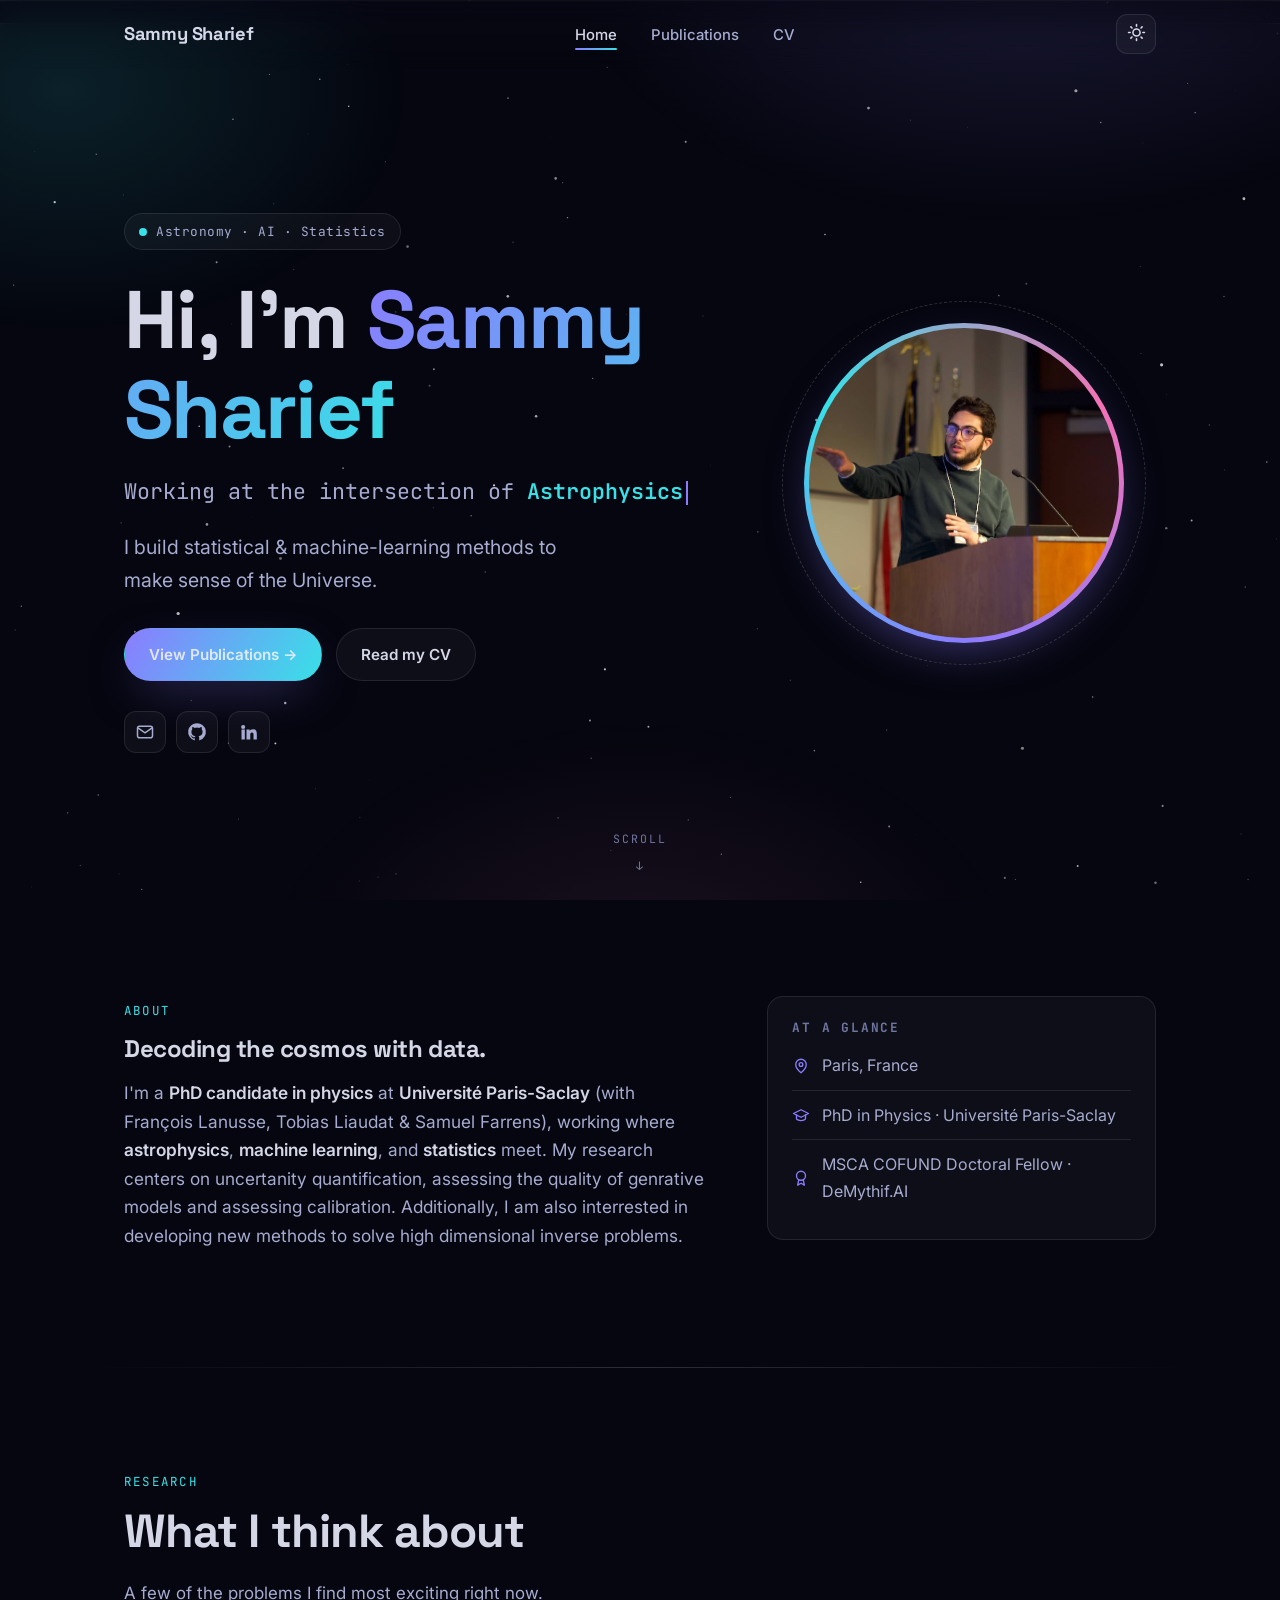
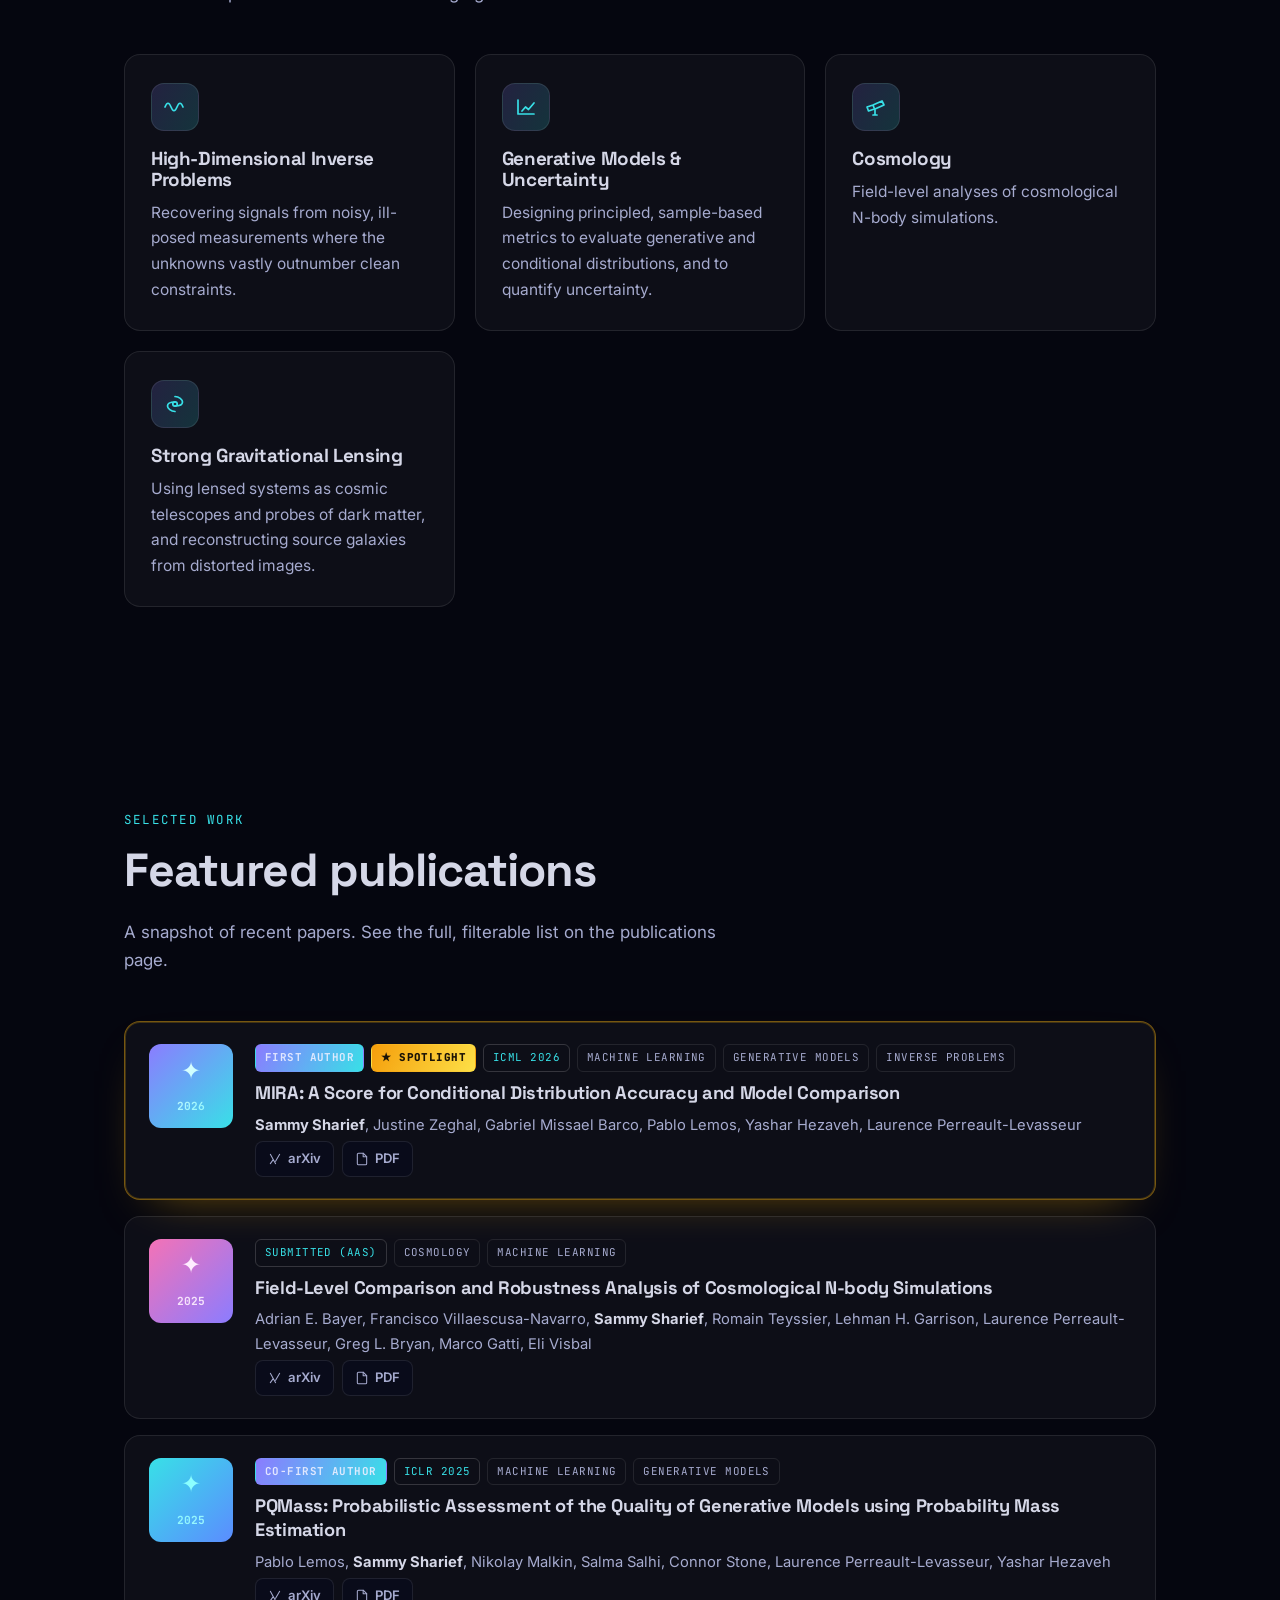
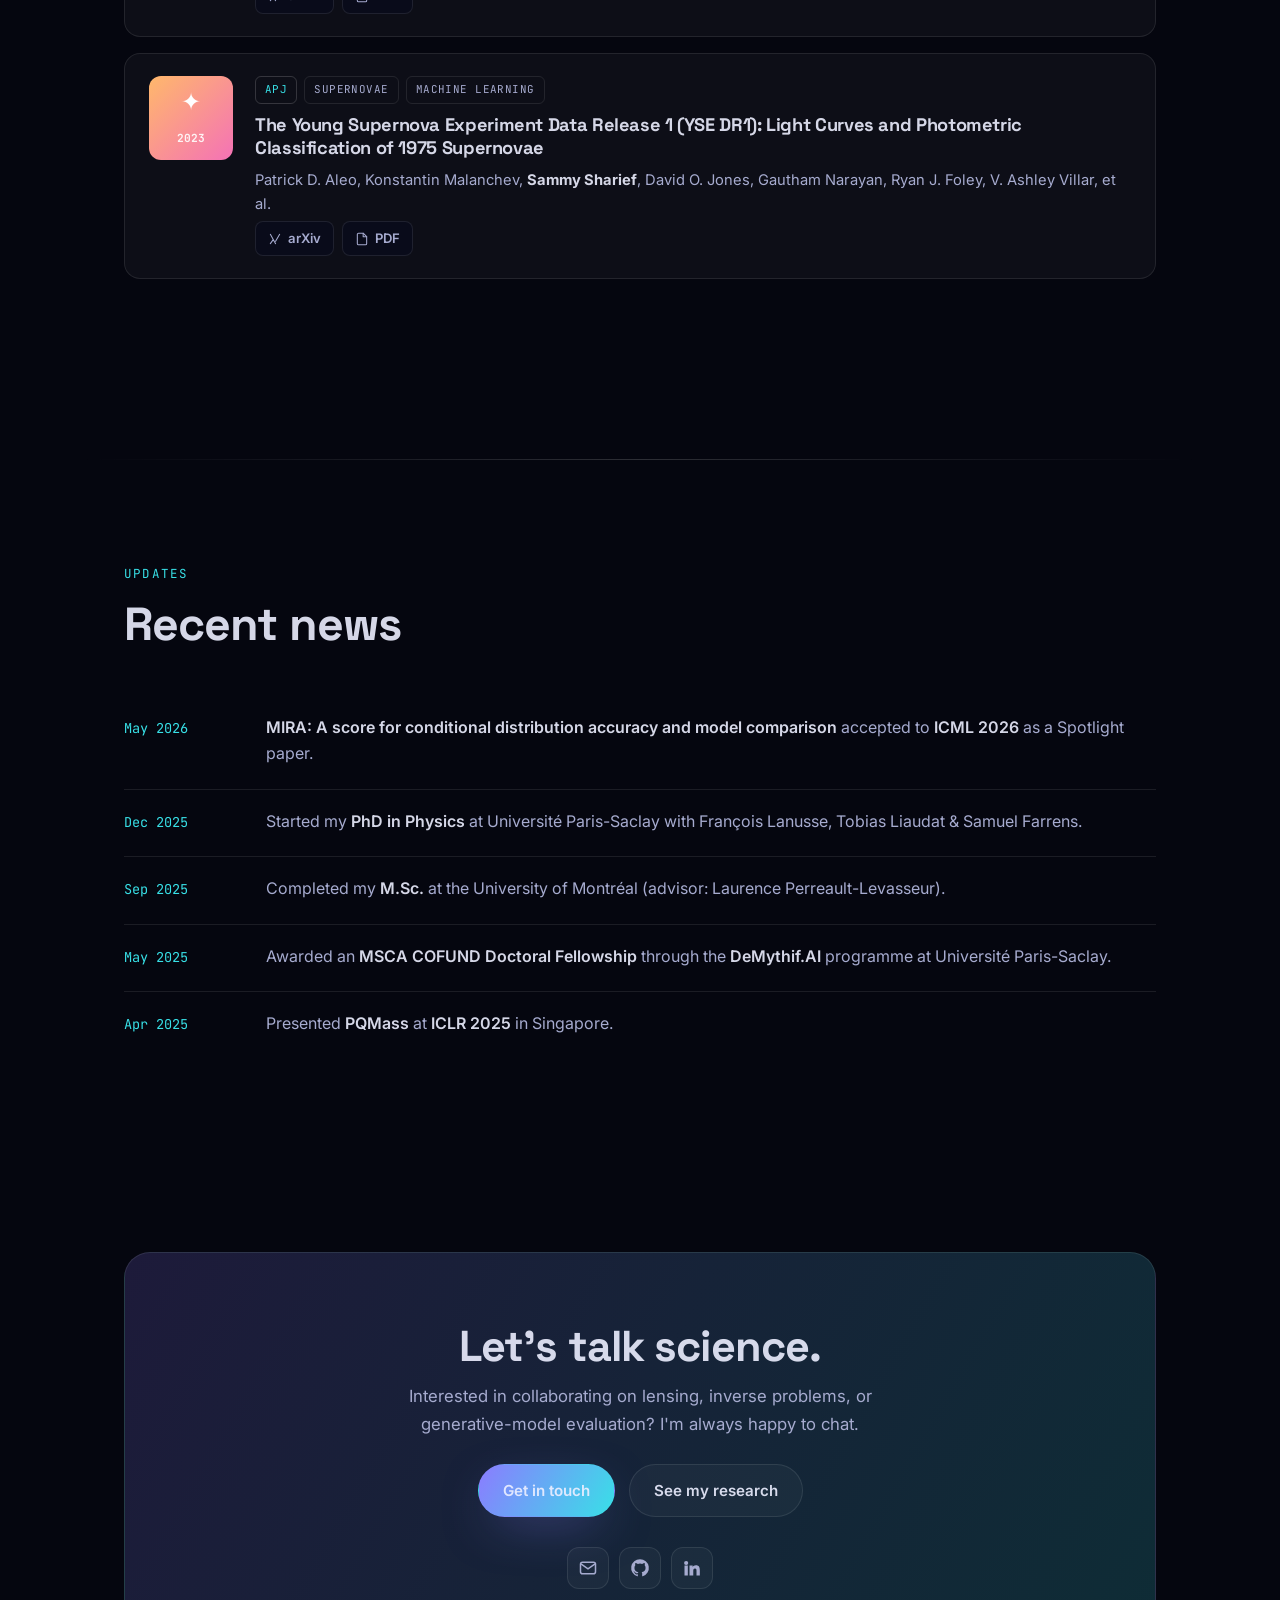
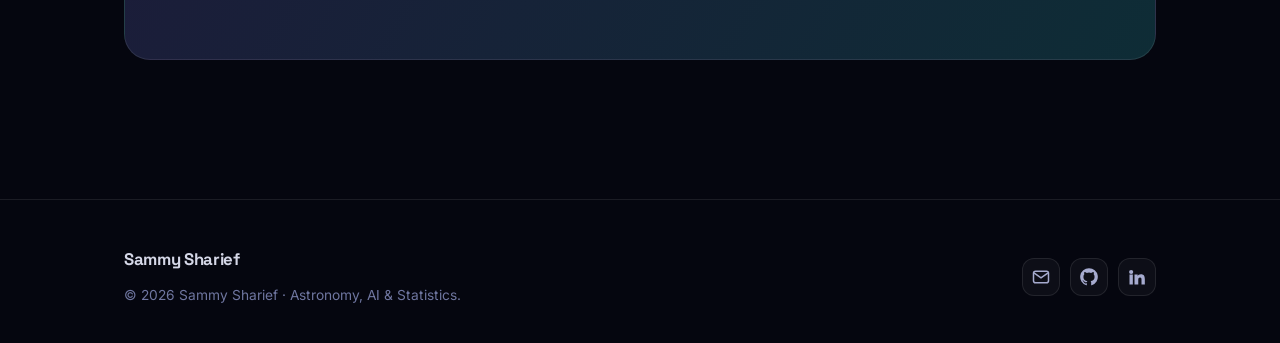
==== commit e90ba9b3: "Updated Publication Features" ====
--- a/index.html
+++ b/index.html
@@ -42,7 +42,7 @@
         <span class="hero-eyebrow"><span class="dot"></span> Astronomy · AI · Statistics</span>
         <h1>Hi, I'm <span class="gradient-text">Sammy Sharief</span></h1>
         <div class="typed-wrap">Working at the intersection of <span class="typed" data-typed></span><span class="caret"></span></div>
-        <p class="lead">I build statistical &amp; machine-learning methods to make sense of the Universe — from gravitational lensing to generative models.</p>
+        <p class="lead">I build statistical &amp; machine-learning methods to make sense of the Universe.</p>
         <div class="hero-cta">
           <a class="btn btn-primary" href="publications.html">View Publications →</a>
           <a class="btn" href="cv.html">Read my CV</a>
--- a/styles.css
+++ b/styles.css
@@ -599,16 +599,6 @@
 }
 .pub-link:hover { color: var(--text); border-color: var(--accent); transform: translateY(-1px); }
 .pub-link svg { width: 14px; height: 14px; }
-.pub-abstract {
-  display: grid;
-  grid-template-rows: 0fr;
-  transition: grid-template-rows 0.4s var(--ease);
-  color: var(--text-dim);
-  font-size: 0.94rem;
-}
-.pub-abstract > div { overflow: hidden; }
-.pub-abstract.open { grid-template-rows: 1fr; margin-top: 14px; }
-.pub-abstract p { margin: 0; padding: 14px 16px; border-left: 2px solid var(--accent); background: var(--bg-2); border-radius: 0 10px 10px 0; }
 
 .empty-state {
   text-align: center;
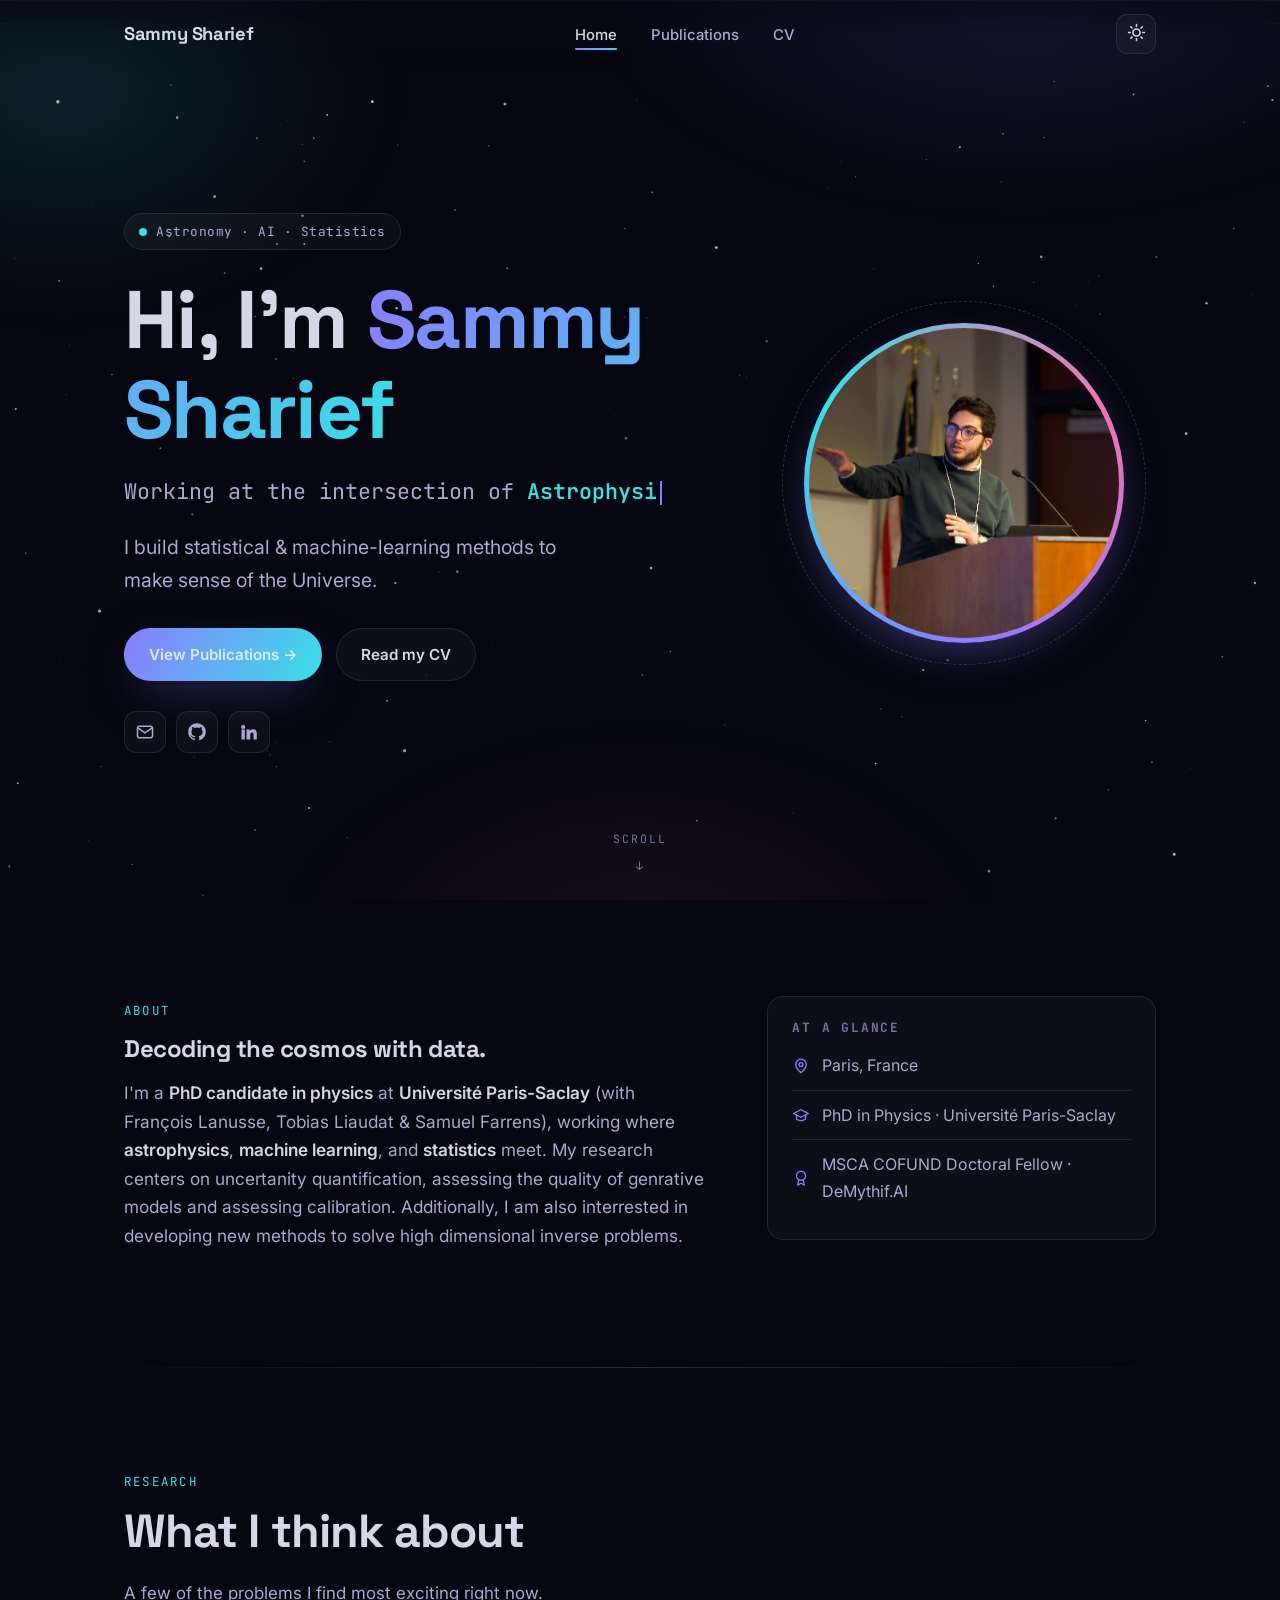
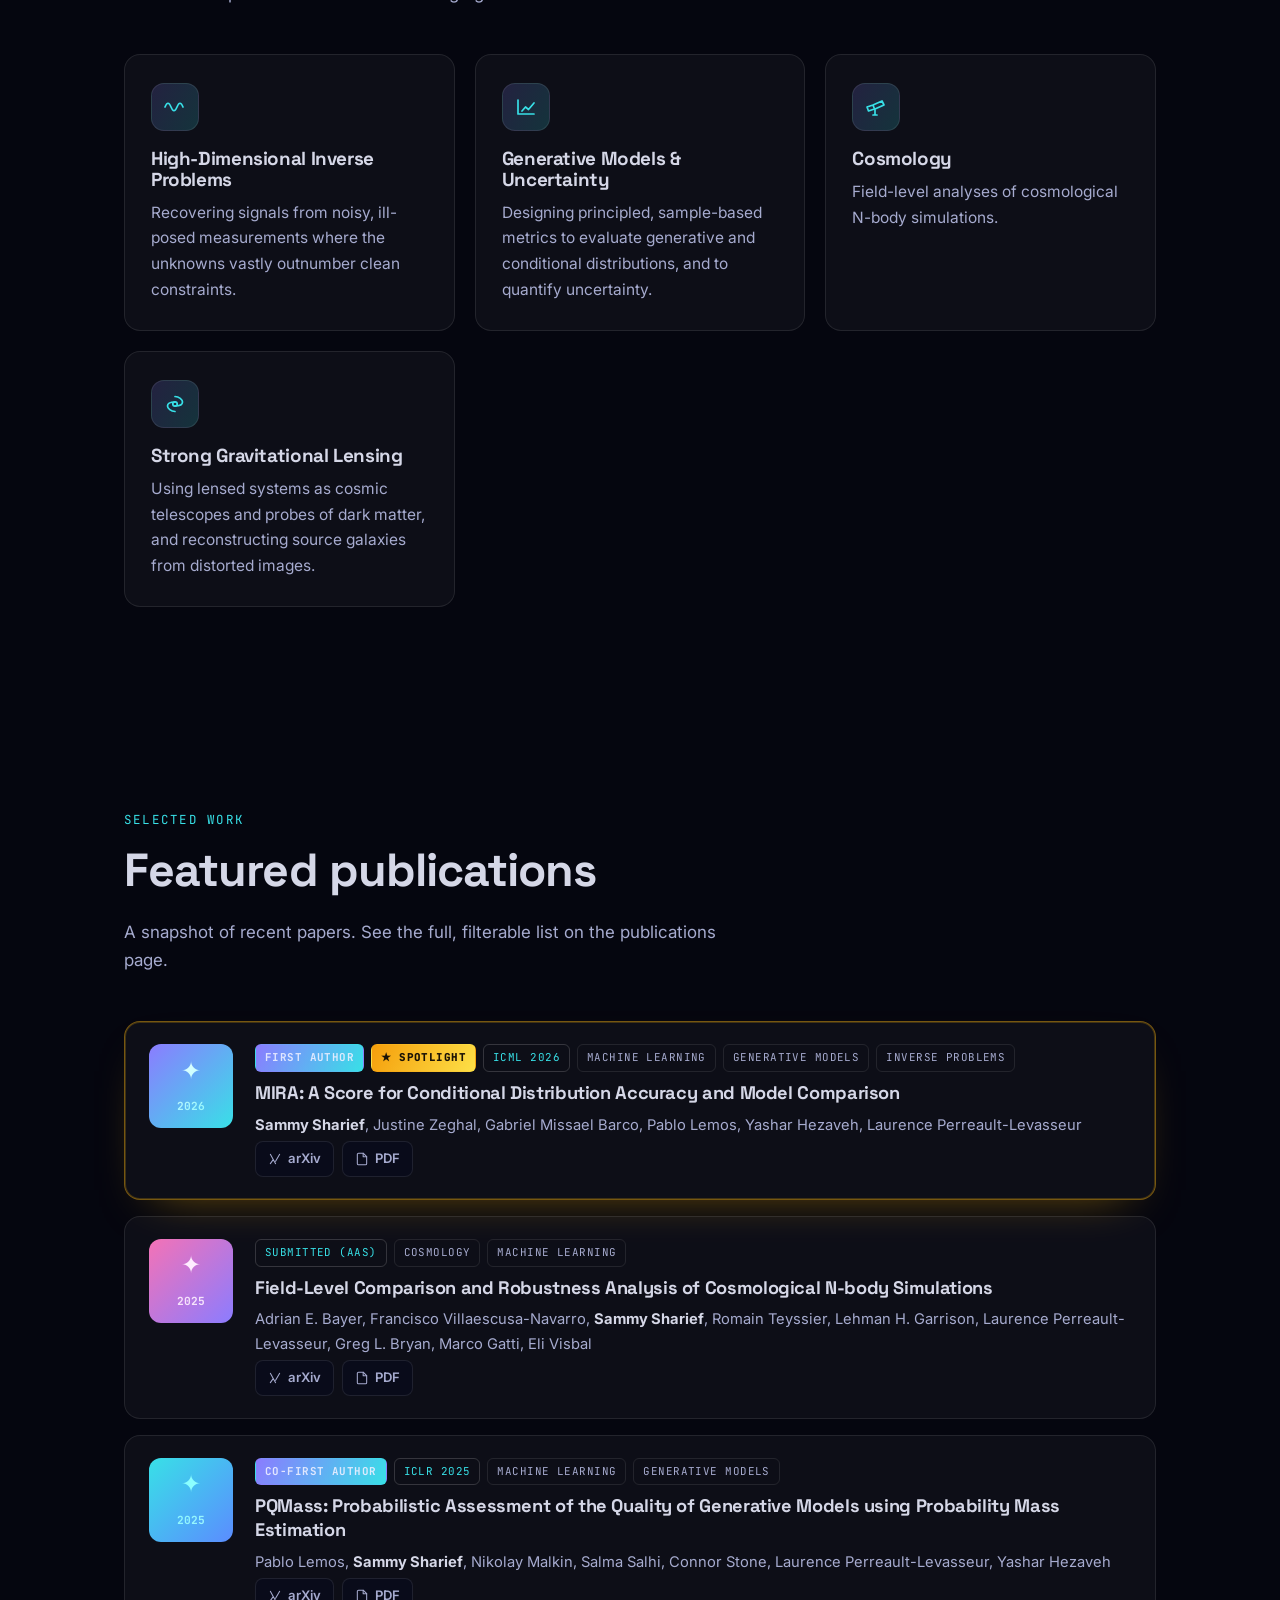
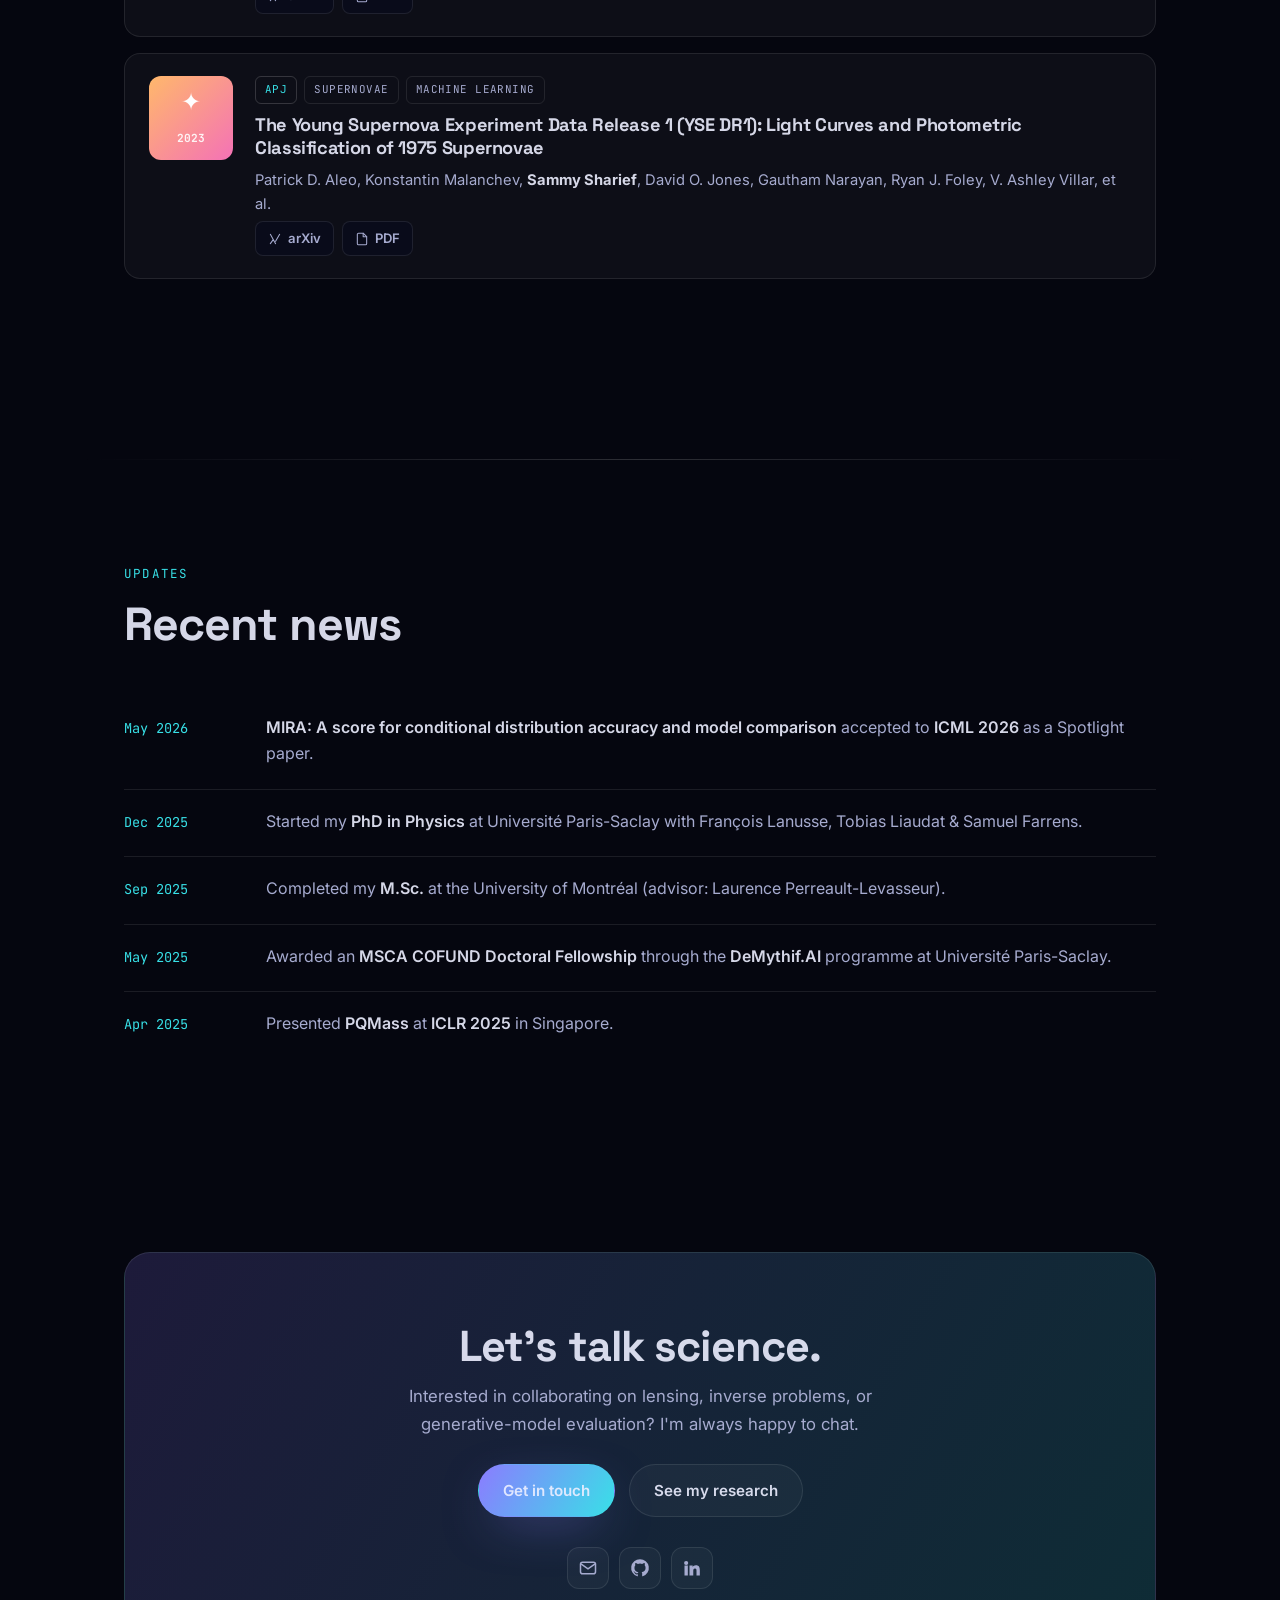
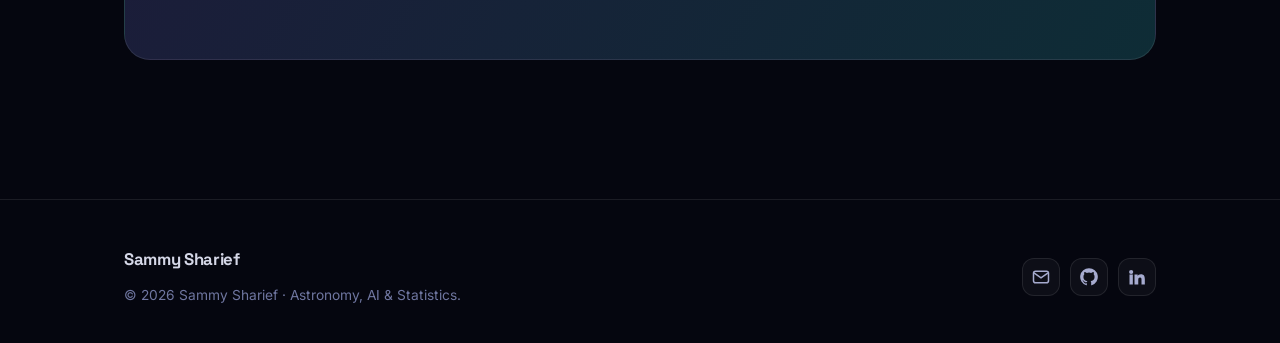
==== commit 484a98b3: "Updated the CV and Email" ====
--- a/index.html
+++ b/index.html
@@ -140,7 +140,7 @@
         <h2>Let's talk science.</h2>
         <p>Interested in collaborating on lensing, inverse problems, or generative-model evaluation? I'm always happy to chat.</p>
         <div class="hero-cta">
-          <a class="btn btn-primary" href="mailto:sammysharief@outlook.com">Get in touch</a>
+          <a class="btn btn-primary" href="mailto:sammy.sharief@universite-paris-saclay.fr">Get in touch</a>
           <a class="btn" href="publications.html">See my research</a>
         </div>
         <div class="socials" data-socials style="justify-content:center;margin-top:22px"></div>
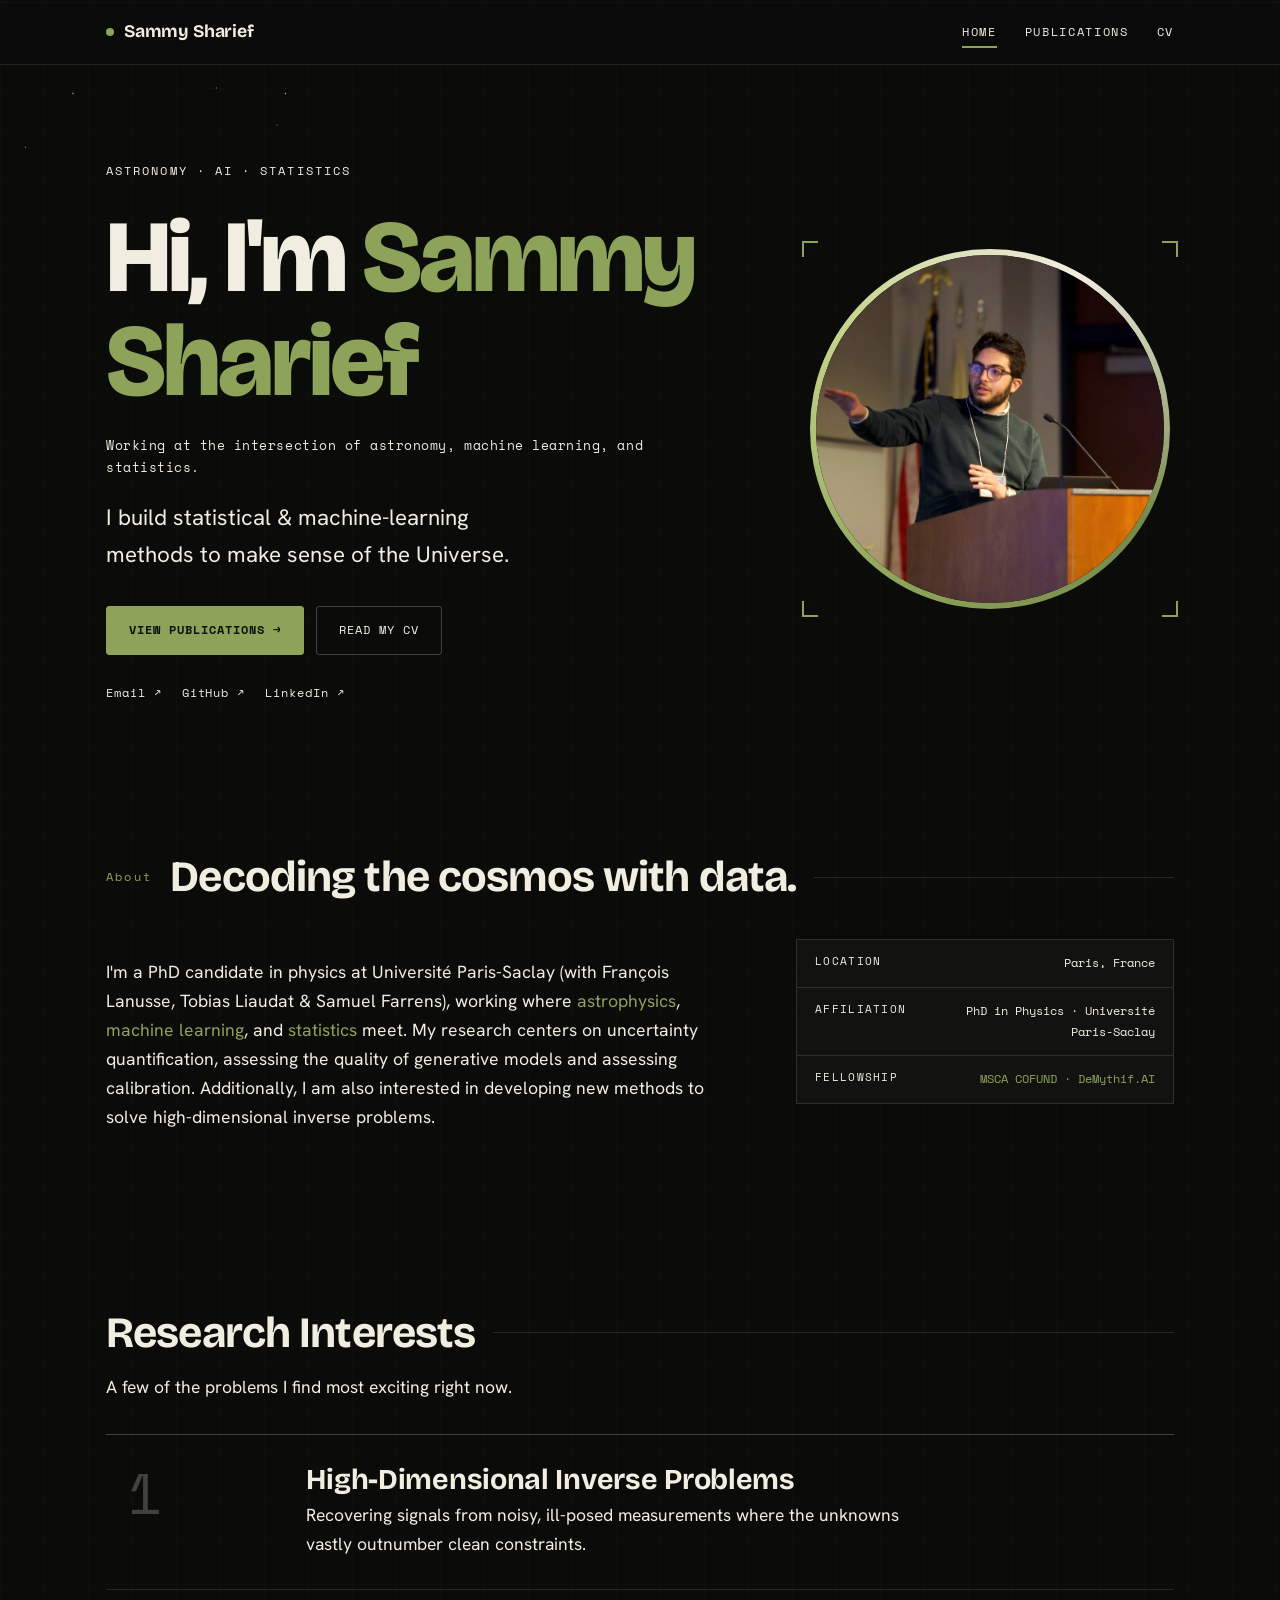
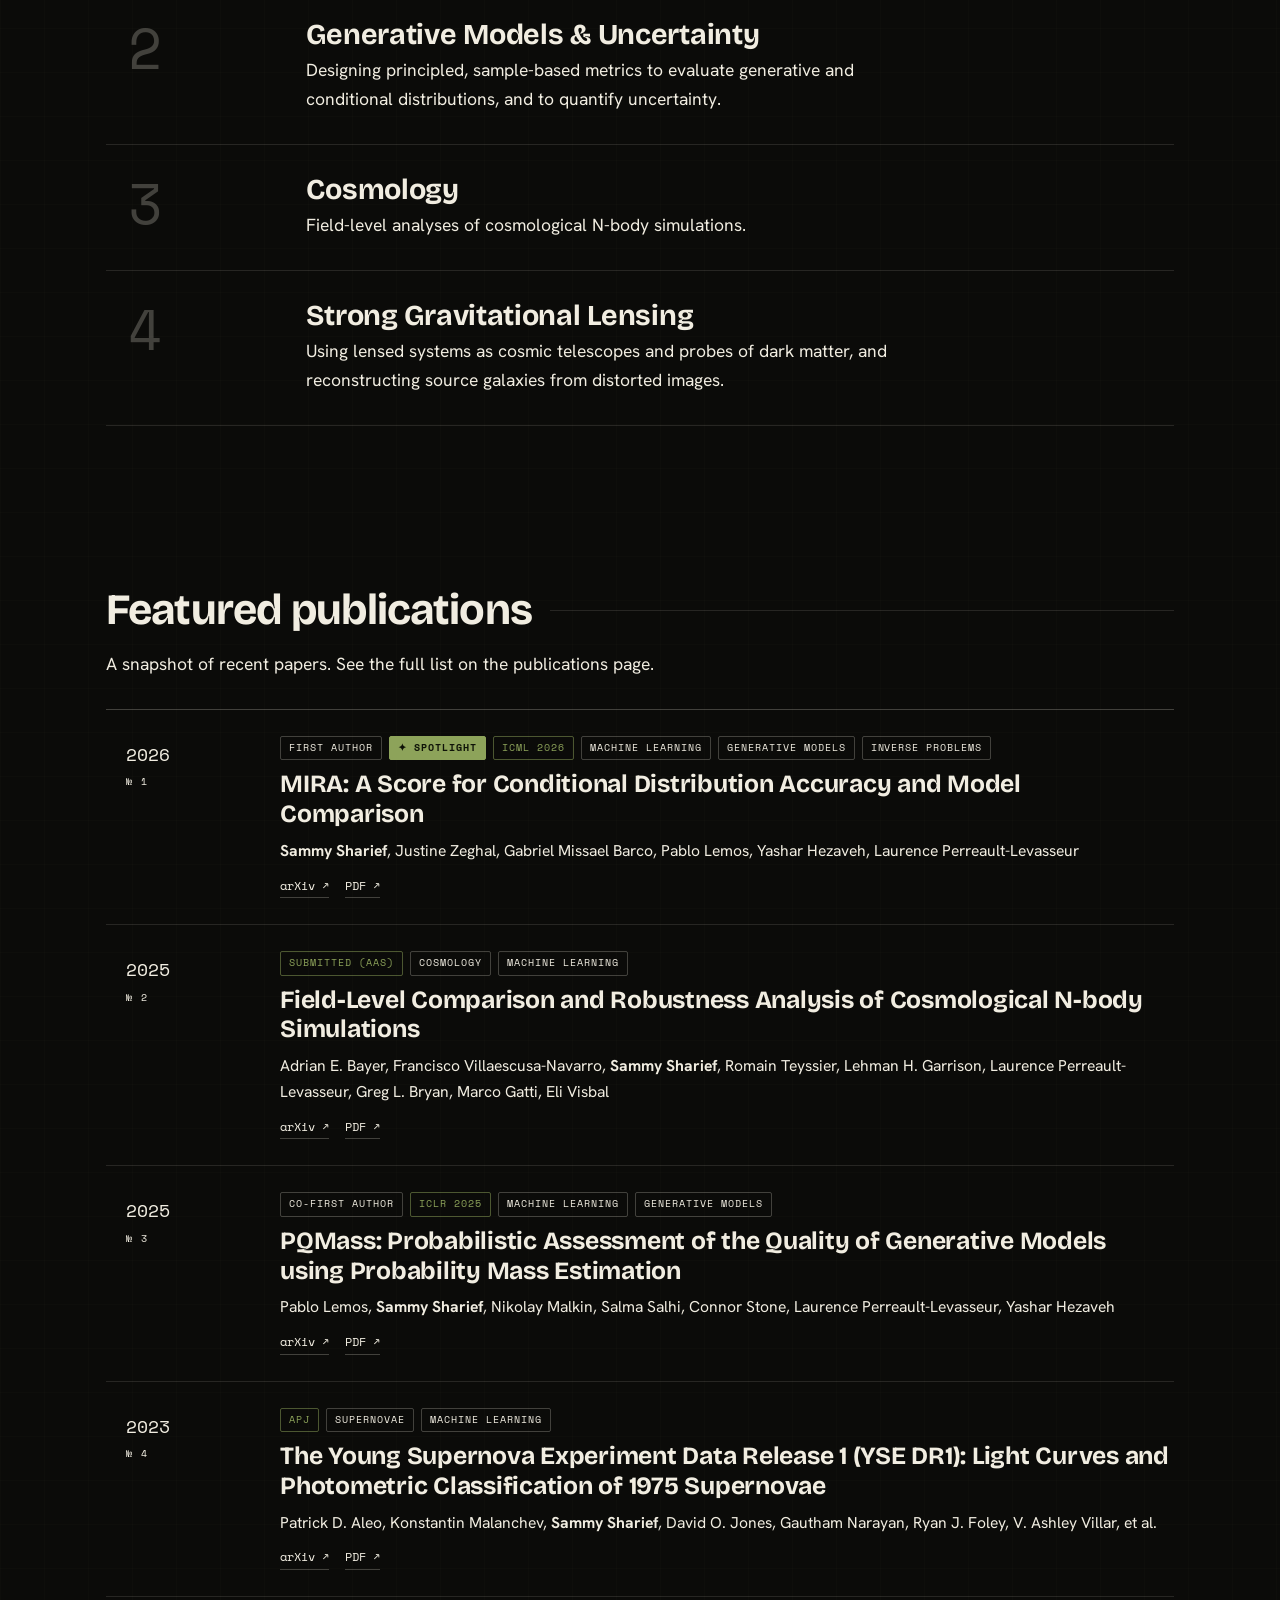
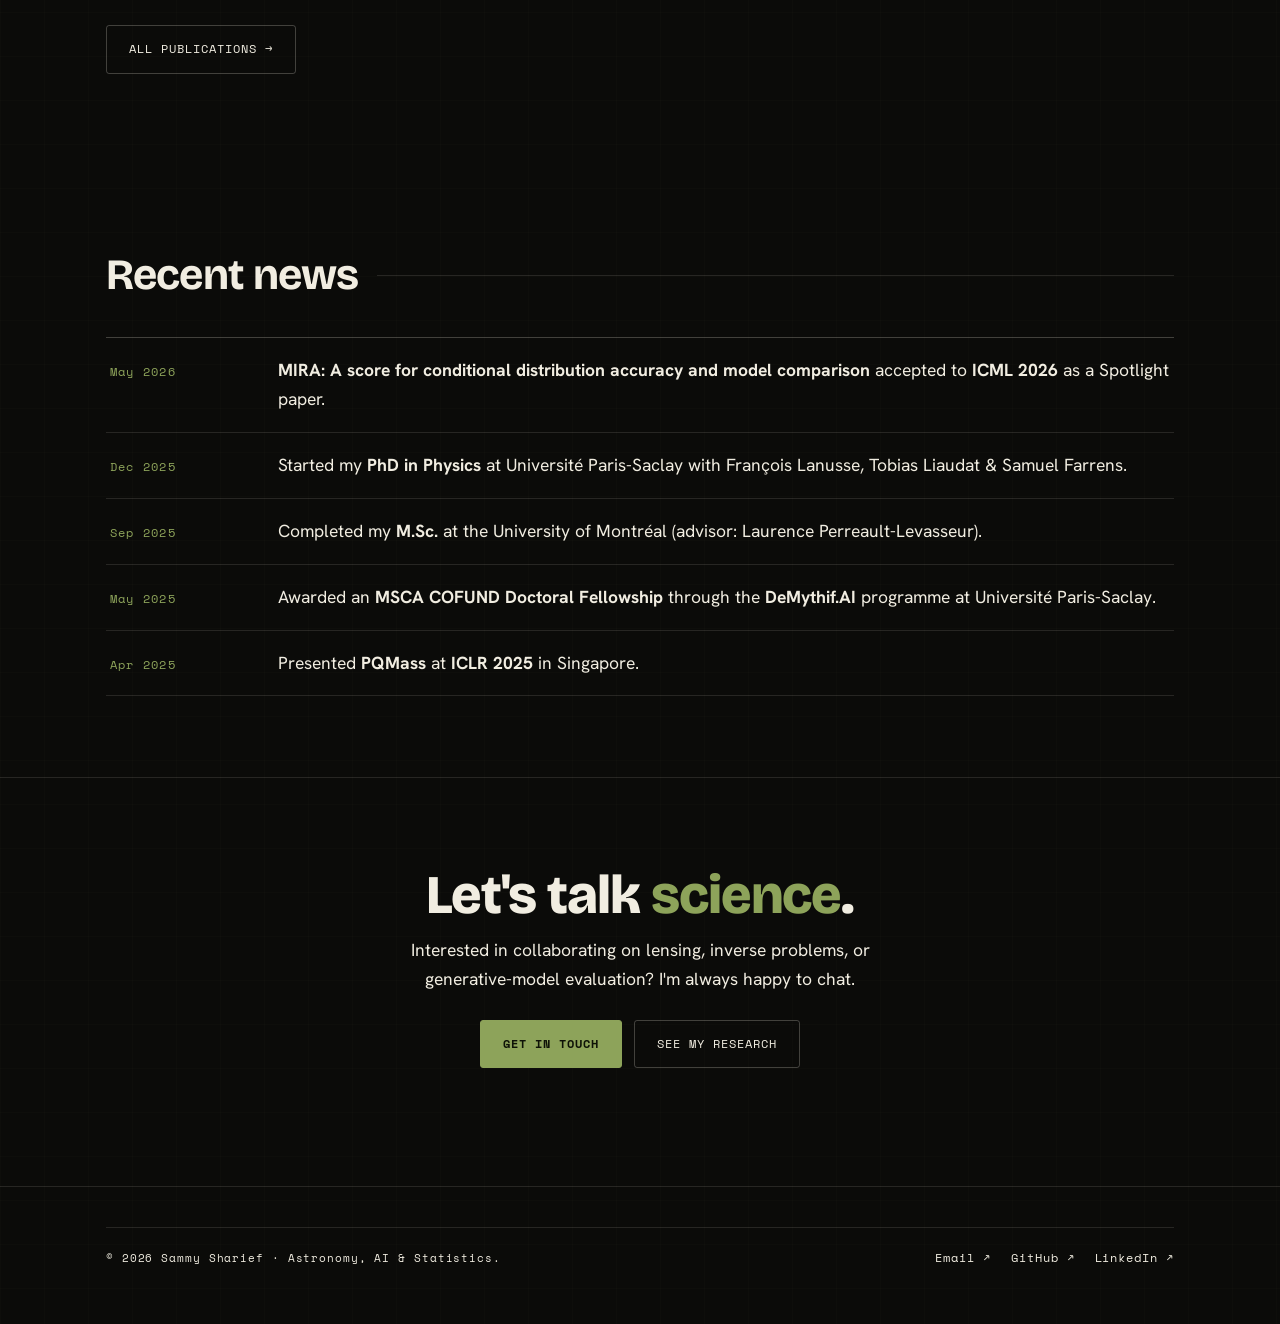
==== commit 51d1a191: "New Version with Olive Green Color" ====
--- a/index.html
+++ b/index.html
@@ -1,161 +1,117 @@
 <!DOCTYPE html>
-<html lang="en" data-theme="dark">
+<html lang="en">
 <head>
   <meta charset="UTF-8" />
   <meta name="viewport" content="width=device-width, initial-scale=1.0" />
   <title>Sammy Sharief — Astrophysics · Machine Learning · Statistics</title>
   <meta name="description" content="Sammy Sharief — researcher at the intersection of astronomy, machine learning, and statistics. Strong gravitational lensing, high-dimensional inverse problems, and generative model evaluation." />
   <meta name="author" content="Sammy Sharief" />
-
-  <!-- Open Graph -->
-  <meta property="og:type" content="website" />
-  <meta property="og:title" content="Sammy Sharief — Astrophysics · ML · Statistics" />
-  <meta property="og:description" content="Researcher building statistical & machine-learning methods to understand the Universe." />
-
   <link rel="preconnect" href="https://fonts.googleapis.com" />
   <link rel="preconnect" href="https://fonts.gstatic.com" crossorigin />
-  <link href="https://fonts.googleapis.com/css2?family=Space+Grotesk:wght@500;600;700&family=Inter:wght@400;500;600&family=JetBrains+Mono:wght@400;500&display=swap" rel="stylesheet" />
+  <link href="https://fonts.googleapis.com/css2?family=Bricolage+Grotesque:opsz,wght@12..96,400..800&family=Hanken+Grotesk:wght@400;500;600;700&family=Space+Mono:ital,wght@0,400;0,700;1,400&display=swap" rel="stylesheet" />
   <link rel="stylesheet" href="styles.css" />
 </head>
 <body>
-  <!-- ============ NAV ============ -->
-  <header class="nav">
-    <div class="container nav-inner">
-      <a class="brand" href="index.html">Sammy Sharief</a>
-      <ul class="nav-links">
-        <li><a href="index.html">Home</a></li>
-        <li><a href="publications.html">Publications</a></li>
-        <li><a href="cv.html">CV</a></li>
-      </ul>
-      <div class="nav-right">
-        <button class="icon-btn theme-toggle" aria-label="Toggle light / dark theme"></button>
-        <button class="icon-btn hamburger" aria-label="Open menu"></button>
-      </div>
+  <canvas id="starfield"></canvas>
+
+  <header class="bar">
+    <div class="wrap bar-inner">
+      <a class="callsign" href="index.html"><span class="blip"></span>Sammy Sharief</a>
+      <nav class="nav">
+        <a href="index.html">Home</a>
+        <a href="publications.html">Publications</a>
+        <a href="cv.html">CV</a>
+      </nav>
+      <button class="burger" aria-label="Menu">≡</button>
     </div>
   </header>
 
-  <!-- ============ HERO ============ -->
-  <section class="hero">
-    <canvas id="starfield"></canvas>
-    <div class="container hero-grid">
-      <div class="hero-text">
-        <span class="hero-eyebrow"><span class="dot"></span> Astronomy · AI · Statistics</span>
-        <h1>Hi, I'm <span class="gradient-text">Sammy Sharief</span></h1>
-        <div class="typed-wrap">Working at the intersection of <span class="typed" data-typed></span><span class="caret"></span></div>
-        <p class="lead">I build statistical &amp; machine-learning methods to make sense of the Universe.</p>
-        <div class="hero-cta">
-          <a class="btn btn-primary" href="publications.html">View Publications →</a>
-          <a class="btn" href="cv.html">Read my CV</a>
+  <main>
+    <!-- HERO -->
+    <section class="hero">
+      <div class="wrap hero-grid">
+        <div class="hero-text">
+          <span class="label kick rise">Astronomy · AI · Statistics</span>
+          <h1 class="rise">Hi, I'm <em>Sammy Sharief</em></h1>
+          <p class="specline rise">Working at the intersection of astronomy, machine learning, and statistics.</p>
+          <p class="tag rise">I build statistical &amp; machine-learning methods to make sense of the Universe.</p>
+          <div class="hero-cta rise">
+            <a class="btn btn-solid" href="publications.html">View Publications →</a>
+            <a class="btn btn-ghost" href="cv.html">Read my CV</a>
+          </div>
+          <div class="socials rise" data-socials></div>
         </div>
+        <div class="scope rise">
+          <div class="ring"><div class="ring-inner"><img src="assets/profile.jpeg" alt="Sammy Sharief" /></div></div>
+          <span class="tick tl"></span><span class="tick tr"></span><span class="tick bl"></span><span class="tick br"></span>
+        </div>
+      </div>
+    </section>
+
+    <!-- ABOUT -->
+    <section id="about">
+      <div class="wrap">
+        <div class="shead reveal"><span class="sig">About</span><h2>Decoding the cosmos with data.</h2><span class="flex"></span></div>
+        <div class="about">
+          <div class="reveal">
+            <p>I'm a PhD candidate in physics at Université Paris-Saclay (with François Lanusse, Tobias Liaudat &amp; Samuel Farrens), working where <em>astrophysics</em>, <em>machine learning</em>, and <em>statistics</em> meet. My research centers on uncertainty quantification, assessing the quality of generative models and assessing calibration. Additionally, I am also interested in developing new methods to solve high-dimensional inverse problems.</p>
+          </div>
+          <aside class="panel reveal">
+            <div class="row"><span class="k">Location</span><span class="v" data-profile="location">Paris, France</span></div>
+            <div class="row"><span class="k">Affiliation</span><span class="v" data-profile="affiliation">Université Paris-Saclay</span></div>
+            <div class="row"><span class="k">Fellowship</span><span class="v hot">MSCA COFUND · DeMythif.AI</span></div>
+          </aside>
+        </div>
+      </div>
+    </section>
+
+    <!-- RESEARCH INTERESTS -->
+    <section id="research">
+      <div class="wrap">
+        <div class="shead reveal"><h2>Research Interests</h2><span class="flex"></span></div>
+        <p class="reveal" style="color:var(--ink-2);margin:-22px 0 32px">A few of the problems I find most exciting right now.</p>
+        <ol class="index" id="index"></ol>
+      </div>
+    </section>
+
+    <!-- SELECTED PUBLICATIONS -->
+    <section id="writings">
+      <div class="wrap">
+        <div class="shead reveal"><h2>Featured publications</h2><span class="flex"></span></div>
+        <p class="reveal" style="color:var(--ink-2);margin:-22px 0 30px">A snapshot of recent papers. See the full list on the publications page.</p>
+        <div class="log" id="selected"></div>
+        <p style="margin-top:28px" class="reveal"><a class="btn btn-ghost" href="publications.html">All publications →</a></p>
+      </div>
+    </section>
+
+    <!-- NEWS -->
+    <section id="news">
+      <div class="wrap">
+        <div class="shead reveal"><h2>Recent news</h2><span class="flex"></span></div>
+        <div class="tx" id="transmissions"></div>
+      </div>
+    </section>
+
+    <!-- CTA -->
+    <section class="cta">
+      <div class="wrap reveal">
+        <h2>Let's talk <em>science</em>.</h2>
+        <p>Interested in collaborating on lensing, inverse problems, or generative-model evaluation? I'm always happy to chat.</p>
+        <div class="hero-cta" style="justify-content:center">
+          <a class="btn btn-solid" href="mailto:sammy.sharief@universite-paris-saclay.fr">Get in touch</a>
+          <a class="btn btn-ghost" href="publications.html">See my research</a>
+        </div>
+      </div>
+    </section>
+  </main>
+
+  <footer class="foot">
+    <div class="wrap">
+      <div style="height:1px;background:var(--line)"></div>
+      <div class="foot-inner">
+        <p>© <span data-year-now></span> Sammy Sharief · Astronomy, AI &amp; Statistics.</p>
         <div class="socials" data-socials></div>
       </div>
-      <div class="hero-portrait">
-        <div class="avatar-ring">
-          <div class="avatar-inner">
-            <img src="assets/profile.jpeg" alt="Sammy Sharief" />
-          </div>
-        </div>
-      </div>
-    </div>
-    <div class="scroll-cue">Scroll<span>↓</span></div>
-  </section>
-
-  <!-- ============ ABOUT ============ -->
-  <section class="section-pad" id="about">
-    <div class="container about-grid">
-      <div class="reveal">
-        <span class="eyebrow">About</span>
-        <h2>Decoding the cosmos with data.</h2>
-        <p>I'm a <strong>PhD candidate in physics</strong> at <strong>Université Paris-Saclay</strong> (with François Lanusse, Tobias Liaudat &amp; Samuel Farrens), working where <strong>astrophysics</strong>, <strong>machine learning</strong>, and <strong>statistics</strong> meet. My research centers on uncertanity quantification, assessing the quality of genrative models and assessing calibration. Additionally, I am also interrested in developing new methods to solve high dimensional inverse problems.</p> <!-- such as <strong>strong gravitational lensing</strong>, recovering the structure of the Universe from noisy, incomplete observations.</p> -->
-        <!-- <p>Alongside that, I design principled tools for <strong>evaluating generative models</strong>, scoring conditional distributions, and <strong>quantifying uncertainty</strong> (PQMass, MIRA, Pokie). Earlier work spans Type Ia supernovae, the Hubble tension, and field-level analyses of cosmological simulations.</p> -->
-      </div>
-      <aside class="fact-card reveal d2">
-        <h4>At a glance</h4>
-        <div class="fact-row">
-          <svg viewBox="0 0 24 24" fill="none" stroke="currentColor" stroke-width="1.8"><path d="M12 21s7-5.5 7-11a7 7 0 1 0-14 0c0 5.5 7 11 7 11z"/><circle cx="12" cy="10" r="2.5"/></svg>
-          <span data-profile="location">Montréal, Canada</span>
-        </div>
-        <div class="fact-row">
-          <svg viewBox="0 0 24 24" fill="none" stroke="currentColor" stroke-width="1.8" stroke-linecap="round" stroke-linejoin="round"><path d="M22 10 12 5 2 10l10 5 10-5z"/><path d="M6 12v5c0 1 2.7 2.5 6 2.5s6-1.5 6-2.5v-5"/></svg>
-          <span data-profile="affiliation">M.Sc. — Université de Montréal · Mila</span>
-        </div>
-        <div class="fact-row">
-          <svg viewBox="0 0 24 24" fill="none" stroke="currentColor" stroke-width="1.8" stroke-linecap="round" stroke-linejoin="round"><circle cx="12" cy="9" r="6"/><path d="m9 14.5-1.5 7L12 19l4.5 2.5L15 14.5"/></svg>
-          <span>MSCA COFUND Doctoral Fellow · DeMythif.AI</span>
-        </div>
-        <!-- <div class="fact-row">
-          <svg viewBox="0 0 24 24" fill="none" stroke="currentColor" stroke-width="1.8" stroke-linecap="round" stroke-linejoin="round"><path d="M14 2H6a2 2 0 0 0-2 2v16a2 2 0 0 0 2 2h12a2 2 0 0 0 2-2V8z"/><path d="M14 2v6h6M8 13h8M8 17h6"/></svg>
-          <span>8 publications · ICML 2026 Spotlight · ICLR 2025</span>
-        </div> -->
-      </aside>
-    </div>
-  </section>
-
-  <div class="section-divider"></div>
-
-  <!-- ============ RESEARCH INTERESTS ============ -->
-  <section class="section-pad">
-    <div class="container">
-      <div class="section-head reveal">
-        <span class="eyebrow">Research</span>
-        <h2>What I think about</h2>
-        <p>A few of the problems I find most exciting right now.</p>
-      </div>
-      <div class="interest-grid" id="interests"></div>
-    </div>
-  </section>
-
-  <!-- ============ SELECTED PUBLICATIONS ============ -->
-  <section class="section-pad">
-    <div class="container">
-      <div class="section-head reveal">
-        <span class="eyebrow">Selected work</span>
-        <h2>Featured publications</h2>
-        <p>A snapshot of recent papers. See the full, filterable list on the publications page.</p>
-      </div>
-      <div class="pub-list" id="selected-pubs"></div>
-      <div style="margin-top:28px" class="reveal">
-        <a class="btn btn-primary" href="publications.html">All publications →</a>
-      </div>
-    </div>
-  </section>
-
-  <div class="section-divider"></div>
-
-  <!-- ============ NEWS ============ -->
-  <section class="section-pad">
-    <div class="container">
-      <div class="section-head reveal">
-        <span class="eyebrow">Updates</span>
-        <h2>Recent news</h2>
-      </div>
-      <div class="news-list reveal" id="news"></div>
-    </div>
-  </section>
-
-  <!-- ============ CONTACT CTA ============ -->
-  <section class="section-pad">
-    <div class="container">
-      <div class="cta-band reveal">
-        <h2>Let's talk science.</h2>
-        <p>Interested in collaborating on lensing, inverse problems, or generative-model evaluation? I'm always happy to chat.</p>
-        <div class="hero-cta">
-          <a class="btn btn-primary" href="mailto:sammy.sharief@universite-paris-saclay.fr">Get in touch</a>
-          <a class="btn" href="publications.html">See my research</a>
-        </div>
-        <div class="socials" data-socials style="justify-content:center;margin-top:22px"></div>
-      </div>
-    </div>
-  </section>
-
-  <!-- ============ FOOTER ============ -->
-  <footer class="footer">
-    <div class="container footer-inner">
-      <div>
-        <a class="brand" href="index.html">Sammy Sharief</a>
-        <p style="margin-top:10px">© <span data-year-now></span> Sammy Sharief · Astronomy, AI &amp; Statistics.</p>
-      </div>
-      <div class="socials" data-socials></div>
     </div>
   </footer>
 
--- a/styles.css
+++ b/styles.css
@@ -1,750 +1,268 @@
-/* =============================================================
-   Sammy Sharief — personal research site
-   Design system + components. Modern & bold, cosmic theme.
-   Dark is the default; [data-theme="light"] overrides below.
-   ============================================================= */
-
-/* ---------- Design tokens ---------- */
+/* ===============================================================
+   Sammy Sharief — "Observatory Log" edition
+   Flat, instrument-inspired: near-black, one amber accent, white
+   shooting stars. NO gradients except the conic ring on the photo.
+   Bricolage Grotesque · Hanken Grotesk · Space Mono.
+   =============================================================== */
+
 :root {
-  --font-display: "Space Grotesk", ui-sans-serif, system-ui, sans-serif;
-  --font-body: "Inter", ui-sans-serif, system-ui, -apple-system, sans-serif;
-  --font-mono: "JetBrains Mono", ui-monospace, "SFMono-Regular", monospace;
-
-  /* Brand gradient */
-  --accent: #8b7cff;
-  --accent-2: #38e0e7;
-  --accent-3: #f472b6;
-  --grad: linear-gradient(120deg, var(--accent) 0%, var(--accent-2) 100%);
-  --grad-soft: linear-gradient(120deg, rgba(139,124,255,.18), rgba(56,224,231,.18));
-  --on-accent: var(--on-accent);   /* text color on top of the accent gradient */
-
-  /* Dark theme (default) */
-  --bg: #05060f;
-  --bg-2: #090b1a;
-  --surface: rgba(255, 255, 255, 0.035);
-  --surface-2: rgba(255, 255, 255, 0.06);
-  --border: rgba(255, 255, 255, 0.09);
-  --border-strong: rgba(255, 255, 255, 0.16);
-  --text: #eceeffe6;
-  --text-dim: #a6abcf;
-  --text-faint: #6f76a0;
-  --nav-bg: rgba(7, 8, 20, 0.6);
-  --shadow: 0 24px 60px -24px rgba(0, 0, 0, 0.7);
-  --shadow-accent: 0 16px 50px -16px rgba(139, 124, 255, 0.5);
-  --star: rgba(255, 255, 255, 0.9);
-
-  --radius: 16px;
-  --radius-sm: 10px;
-  --radius-lg: 26px;
-  --maxw: 1120px;
-  --ease: cubic-bezier(0.22, 1, 0.36, 1);
-}
-
-[data-theme="light"] {
-  --bg: #f6f7fc;
-  --bg-2: #eef1f9;
-  --surface: #ffffff;
-  --surface-2: #ffffff;
-  --border: rgba(12, 16, 50, 0.09);
-  --border-strong: rgba(12, 16, 50, 0.16);
-  --text: #0c1020;
-  --text-dim: #4a5072;
-  --text-faint: #898fb5;
-  --nav-bg: rgba(246, 247, 252, 0.72);
-  --shadow: 0 22px 50px -28px rgba(20, 25, 70, 0.35);
-  --shadow-accent: 0 18px 50px -18px rgba(37, 99, 235, 0.4);
-  /* Light mode reads as deep blue (dark mode keeps the bright violet→cyan) */
-  --accent: #2563eb;
-  --accent-2: #1e3a8a;
-  --accent-3: #3b82f6;
-  --on-accent: #ffffff;
-  --grad-soft: linear-gradient(120deg, rgba(37,99,235,.12), rgba(30,58,138,.1));
-  --star: rgba(30, 41, 99, 0.5);
-}
-
-/* ---------- Base ---------- */
-*,
-*::before,
-*::after { box-sizing: border-box; }
-
+  --display: "Bricolage Grotesque", system-ui, sans-serif;
+  --body: "Hanken Grotesk", system-ui, sans-serif;
+  --mono: "Space Mono", ui-monospace, monospace;
+
+  --bg: #0b0b09;           /* near-black, a hair warm under the olive */
+  --panel: #121310;
+  --ink: #f1ede1;          /* warm off-white */
+  --ink-2: #f1ede1;
+  --ink-3: #f1ede1;
+  --line: rgba(243, 238, 226, 0.12);
+  --line-2: rgba(243, 238, 226, 0.24);
+  /* ===== ACCENT — change these 4 lines to recolor the whole site ===== */
+  /* --accent: #f4b840;          /* the sharp accent (hex)            */
+  /* --accent-deep: #d99526;     /* darker shade for button hovers    */
+  /* --accent-ink: #15120a;      /* text that sits on the accent      */
+  /* --accent-rgb: 244, 184, 64; /* same accent as R,G,B (for glows)  */
+  /* Green  → #4cd081 / #34b06a / #06140d / 76, 208, 129            */
+  /* Blue   → #4aa3ff / #2f86e6 / #04101f / 74, 163, 255            */
+
+  /* --accent: #8da35a;
+  --accent-deep: #728548;
+  --accent-ink: #101208;
+  --accent-rgb: 141, 163, 90; */
+
+  /* ===== ACCENT — olive green (change these 4 to recolor everything) ===== */
+  --accent: #8da35a;          /* olive green — the single sharp accent */
+  --accent-deep: #74894a;     /* darker olive for button hovers       */
+  --accent-ink: #0e1207;      /* dark text that sits on the accent    */
+  --accent-rgb: 141, 163, 90; /* same olive as R,G,B (for glows)      */
+  /* Alternatives — Emerald #2ecc71 / 46,204,113 · Blue #4aa3ff / 74,163,255 */
+
+  --star: rgba(243, 238, 226, 0.92);
+
+  --maxw: 1180px;
+  --ease: cubic-bezier(0.2, 0.7, 0.2, 1);
+}
+
+*, *::before, *::after { box-sizing: border-box; }
 html { scroll-behavior: smooth; }
 @media (prefers-reduced-motion: reduce) {
   html { scroll-behavior: auto; }
-  *, *::before, *::after { animation-duration: 0.001ms !important; transition-duration: 0.001ms !important; }
+  *, *::before, *::after { animation: none !important; transition: none !important; }
 }
 
 body {
   margin: 0;
-  font-family: var(--font-body);
-  background: var(--bg);
-  color: var(--text);
+  background-color: var(--bg);
+  /* faint instrument grid (SVG pattern — not a CSS gradient) */
+  background-image: url("data:image/svg+xml,%3Csvg xmlns='http://www.w3.org/2000/svg' width='44' height='44'%3E%3Cpath d='M44 0H0V44' fill='none' stroke='%23f3eee2' stroke-width='0.5' stroke-opacity='0.04'/%3E%3C/svg%3E");
+  color: var(--ink);
+  font-family: var(--body);
+  font-size: 17.5px;
   line-height: 1.65;
   -webkit-font-smoothing: antialiased;
-  text-rendering: optimizeLegibility;
   overflow-x: hidden;
-  transition: background 0.5s var(--ease), color 0.4s var(--ease);
-}
-
-/* Ambient nebula glow behind everything */
-body::before {
-  content: "";
-  position: fixed;
-  inset: 0;
-  z-index: -2;
-  background:
-    radial-gradient(60% 50% at 80% -5%, rgba(139, 124, 255, 0.16), transparent 60%),
-    radial-gradient(45% 45% at 5% 10%, rgba(56, 224, 231, 0.12), transparent 60%),
-    radial-gradient(50% 50% at 50% 110%, rgba(244, 114, 182, 0.1), transparent 60%);
-  pointer-events: none;
-  transition: opacity 0.5s var(--ease);
-}
-[data-theme="light"] body::before { opacity: 0.5; }
+}
+#starfield { position: fixed; inset: 0; z-index: 0; pointer-events: none; }
+header, main, footer { position: relative; z-index: 1; }
 
 a { color: inherit; text-decoration: none; }
-
 img { max-width: 100%; display: block; }
-
-::selection { background: rgba(139, 124, 255, 0.35); color: #fff; }
-
-h1, h2, h3, h4 {
-  font-family: var(--font-display);
-  font-weight: 700;
-  line-height: 1.1;
-  letter-spacing: -0.02em;
-  margin: 0 0 0.5em;
-  overflow-wrap: break-word;
-}
-
-.container {
-  width: 100%;
-  max-width: var(--maxw);
-  margin-inline: auto;
-  padding-inline: clamp(20px, 5vw, 44px);
-}
-
-.gradient-text {
-  background: var(--grad);
-  -webkit-background-clip: text;
-  background-clip: text;
-  -webkit-text-fill-color: transparent;
-  color: transparent;
-}
-
-/* ---------- Navbar ---------- */
-.nav {
-  position: sticky;
-  top: 0;
-  z-index: 100;
-  backdrop-filter: blur(14px);
-  -webkit-backdrop-filter: blur(14px);
-  background: transparent;
-  border-bottom: 1px solid transparent;
-  transition: background 0.3s var(--ease), border-color 0.3s var(--ease);
-}
-.nav.scrolled {
-  background: var(--nav-bg);
-  border-bottom-color: var(--border);
-}
-.nav-inner {
-  display: flex;
-  align-items: center;
-  justify-content: space-between;
-  height: 68px;
-}
-.brand {
-  font-family: var(--font-display);
-  font-weight: 700;
-  font-size: 1.15rem;
-  letter-spacing: -0.02em;
-  display: flex;
-  align-items: center;
-  gap: 10px;
-}
-.brand .mark {
-  width: 30px; height: 30px;
-  border-radius: 9px;
-  background: var(--grad);
-  display: grid; place-items: center;
-  color: var(--on-accent); font-weight: 800; font-size: 0.85rem;
-  box-shadow: var(--shadow-accent);
-}
-.nav-links {
-  display: flex;
-  align-items: center;
-  gap: 6px;
-  list-style: none;
-  margin: 0; padding: 0;
-}
-.nav-links a {
-  position: relative;
-  padding: 8px 14px;
-  border-radius: 999px;
-  font-size: 0.93rem;
-  font-weight: 500;
-  color: var(--text-dim);
-  transition: color 0.2s var(--ease), background 0.2s var(--ease);
-}
-.nav-links a:hover { color: var(--text); background: var(--surface-2); }
-.nav-links a.active { color: var(--text); }
-.nav-links a.active::after {
-  content: "";
-  position: absolute;
-  left: 14px; right: 14px; bottom: 2px;
-  height: 2px; border-radius: 2px;
-  background: var(--grad);
-}
-.nav-right { display: flex; align-items: center; gap: 8px; }
-
-.icon-btn {
-  width: 40px; height: 40px;
-  display: grid; place-items: center;
-  border: 1px solid var(--border);
-  background: var(--surface);
-  border-radius: 11px;
-  color: var(--text);
-  cursor: pointer;
-  transition: transform 0.2s var(--ease), border-color 0.2s var(--ease), background 0.2s var(--ease);
-}
-.icon-btn:hover { transform: translateY(-2px); border-color: var(--border-strong); background: var(--surface-2); }
-.icon-btn svg { width: 19px; height: 19px; }
-.theme-toggle .moon { display: none; }
-[data-theme="light"] .theme-toggle .sun { display: none; }
-[data-theme="light"] .theme-toggle .moon { display: block; }
-
-.hamburger { display: none; }
-
-/* ---------- Buttons ---------- */
-.btn {
-  display: inline-flex;
-  align-items: center;
-  gap: 9px;
-  padding: 13px 24px;
-  border-radius: 999px;
-  font-family: var(--font-body);
-  font-weight: 600;
-  font-size: 0.95rem;
-  cursor: pointer;
-  border: 1px solid var(--border);
-  background: var(--surface);
-  color: var(--text);
-  transition: transform 0.2s var(--ease), box-shadow 0.25s var(--ease), border-color 0.2s var(--ease), background 0.2s var(--ease);
-}
-.btn svg { width: 18px; height: 18px; }
-.btn:hover { transform: translateY(-2px); border-color: var(--border-strong); background: var(--surface-2); }
-.btn-primary {
-  background: var(--grad);
-  color: var(--on-accent);
-  border-color: transparent;
-  box-shadow: var(--shadow-accent);
-}
-.btn-primary:hover { box-shadow: 0 22px 60px -16px rgba(139, 124, 255, 0.7); }
+::selection { background: var(--accent); color: var(--accent-ink); }
+h1, h2, h3, h4 { font-family: var(--display); font-weight: 700; margin: 0; line-height: 1.02; font-optical-sizing: auto; }
+
+.wrap { width: 100%; max-width: var(--maxw); margin-inline: auto; padding-inline: clamp(20px, 5vw, 56px); }
+.mono { font-family: var(--mono); }
+.label { font-family: var(--mono); font-size: 0.72rem; letter-spacing: 0.18em; text-transform: uppercase; color: var(--ink-3); }
+.amber { color: var(--accent); }
+
+/* ---------- Header (status bar) ---------- */
+.bar { position: sticky; top: 0; z-index: 50; background: rgba(10, 10, 13, 0.72);
+  backdrop-filter: blur(8px); -webkit-backdrop-filter: blur(8px); border-bottom: 1px solid var(--line); }
+.bar-inner { display: flex; align-items: center; justify-content: space-between; height: 64px; gap: 16px; }
+.callsign { font-family: var(--display); font-weight: 700; font-size: 1.1rem; letter-spacing: -0.01em; display: flex; align-items: center; gap: 10px; }
+.callsign .blip { width: 8px; height: 8px; background: var(--accent); border-radius: 50%; box-shadow: 0 0 0 0 var(--accent); animation: blip 2.6s infinite; }
+@keyframes blip { 0% { box-shadow: 0 0 0 0 rgba(var(--accent-rgb),0.5); } 70% { box-shadow: 0 0 0 8px rgba(var(--accent-rgb),0); } 100% { box-shadow: 0 0 0 0 rgba(var(--accent-rgb),0); } }
+.nav { display: flex; gap: 28px; }
+.nav a { font-family: var(--mono); font-size: 0.74rem; letter-spacing: 0.14em; text-transform: uppercase; color: var(--ink-2); position: relative; padding: 4px 0; }
+.nav a::after { content: ""; position: absolute; left: 0; right: 100%; bottom: -2px; height: 2px; background: var(--accent); transition: right 0.28s var(--ease); }
+.nav a:hover::after, .nav a.active::after { right: 0; }
+.nav a.active { color: var(--ink); }
+.stat { font-family: var(--mono); font-size: 0.68rem; letter-spacing: 0.1em; color: var(--ink-3); }
+.burger { display: none; font-family: var(--mono); background: none; border: 1px solid var(--line-2); color: var(--ink); width: 38px; height: 38px; border-radius: 4px; cursor: pointer; }
+
+/* ---------- Buttons / links (all flat) ---------- */
+.btn { font-family: var(--mono); font-size: 0.78rem; letter-spacing: 0.08em; text-transform: uppercase; padding: 13px 22px; border-radius: 3px; cursor: pointer; display: inline-flex; align-items: center; gap: 9px; transition: transform 0.2s var(--ease), background 0.2s, color 0.2s, border-color 0.2s; }
+.btn-solid { background: var(--accent); color: var(--accent-ink); border: 1px solid var(--accent); font-weight: 700; }
+.btn-solid:hover { background: var(--accent-deep); border-color: var(--accent-deep); transform: translateY(-2px); }
+.btn-ghost { background: none; color: var(--ink); border: 1px solid var(--line-2); }
+.btn-ghost:hover { border-color: var(--accent); color: var(--accent); transform: translateY(-2px); }
 
 /* ---------- Hero ---------- */
-.hero {
-  position: relative;
-  min-height: clamp(620px, 92vh, 900px);
-  display: flex;
-  align-items: center;
-  overflow: hidden;
-}
-#starfield {
-  position: fixed;
-  inset: 0;
-  z-index: -1;            /* above body::before nebula (-2), behind content */
-  width: 100%;
-  height: 100%;
-  pointer-events: none;
-}
-.hero-grid {
-  display: grid;
-  grid-template-columns: 1.35fr 0.9fr;
-  gap: clamp(30px, 6vw, 70px);
-  align-items: center;
-  width: 100%;
-}
-.hero-eyebrow {
-  display: inline-flex;
-  align-items: center;
-  gap: 9px;
-  font-family: var(--font-mono);
-  font-size: 0.8rem;
-  letter-spacing: 0.04em;
-  color: var(--text-dim);
-  padding: 7px 14px;
-  border: 1px solid var(--border);
-  border-radius: 999px;
-  background: var(--surface);
-  margin-bottom: 26px;
-}
-.hero-eyebrow .dot {
-  width: 8px; height: 8px; border-radius: 50%;
-  background: var(--accent-2);
-  box-shadow: 0 0 0 0 rgba(56, 224, 231, 0.6);
-  animation: pulse 2.4s infinite;
-}
-@keyframes pulse {
-  0% { box-shadow: 0 0 0 0 rgba(56, 224, 231, 0.6); }
-  70% { box-shadow: 0 0 0 9px rgba(56, 224, 231, 0); }
-  100% { box-shadow: 0 0 0 0 rgba(56, 224, 231, 0); }
-}
-.hero h1 {
-  font-size: clamp(2.5rem, 7vw, 5.1rem);
-  margin-bottom: 18px;
-}
-.hero .typed-wrap {
-  font-family: var(--font-mono);
-  font-size: clamp(1rem, 2.4vw, 1.35rem);
-  color: var(--text-dim);
-  margin-bottom: 22px;
-  min-height: 1.6em;
-}
-.hero .typed { color: var(--accent-2); font-weight: 600; }
-.hero .typed-wrap .caret {
-  display: inline-block;
-  width: 2px; height: 1.1em;
-  background: var(--accent);
-  margin-left: 3px;
-  vertical-align: text-bottom;
-  animation: blink 1s steps(2) infinite;
-}
-@keyframes blink { 50% { opacity: 0; } }
-.hero p.lead {
-  font-size: clamp(1.05rem, 1.6vw, 1.22rem);
-  color: var(--text-dim);
-  max-width: 36ch;
-  margin-bottom: 32px;
-}
-.hero-cta { display: flex; flex-wrap: wrap; gap: 14px; margin-bottom: 30px; }
-
-.socials { display: flex; gap: 10px; flex-wrap: wrap; }
-.socials a {
-  width: 42px; height: 42px;
-  display: grid; place-items: center;
-  border: 1px solid var(--border);
-  border-radius: 12px;
-  background: var(--surface);
-  color: var(--text-dim);
-  transition: transform 0.2s var(--ease), color 0.2s var(--ease), border-color 0.2s var(--ease), background 0.2s var(--ease);
-}
-.socials a:hover { transform: translateY(-3px); color: var(--text); border-color: var(--border-strong); background: var(--surface-2); }
-.socials svg { width: 20px; height: 20px; }
-
-/* Hero portrait / avatar */
-.hero-portrait { justify-self: center; }
-.avatar-ring {
-  position: relative;
-  width: clamp(220px, 26vw, 320px);
-  aspect-ratio: 1;
-  border-radius: 50%;
-  padding: 5px;
-  background: conic-gradient(from 180deg, var(--accent), var(--accent-2), var(--accent-3), var(--accent));
-  box-shadow: var(--shadow-accent);
-  animation: spin 14s linear infinite;
-}
+.hero { padding: clamp(52px, 10vh, 120px) 0 clamp(44px, 8vh, 90px); }
+.hero-grid { display: grid; grid-template-columns: 1.35fr 0.8fr; gap: clamp(34px, 6vw, 80px); align-items: center; }
+.hero .kick { display: inline-block; margin-bottom: 26px; }
+.hero h1 { font-size: clamp(3rem, 8.5vw, 6.4rem); font-weight: 800; letter-spacing: -0.03em; }
+.hero h1 em { font-style: normal; color: var(--accent); }
+.specline { font-family: var(--mono); font-size: 0.82rem; letter-spacing: 0.04em; color: var(--ink-2); margin: 20px 0 0; }
+.specline b { color: var(--ink); font-weight: 400; }
+.hero .tag { font-size: clamp(1.1rem, 2vw, 1.4rem); color: var(--ink-2); max-width: 34ch; margin: 22px 0 32px; }
+.hero-cta { display: flex; flex-wrap: wrap; gap: 12px; margin-bottom: 28px; }
+.socials { display: flex; flex-wrap: wrap; gap: 8px 20px; }
+.socials a { font-family: var(--mono); font-size: 0.74rem; letter-spacing: 0.08em; color: var(--ink-3); transition: color 0.2s; }
+.socials a:hover { color: var(--accent); }
+
+/* avatar with the ONE allowed gradient (conic star ring) + instrument ticks */
+.scope { position: relative; width: min(100%, 360px); aspect-ratio: 1; margin-inline: auto; }
+.ring { position: absolute; inset: 0; border-radius: 50%; padding: 6px;
+  background: conic-gradient(from 210deg, var(--accent), #c2d489, #f1ede1, var(--accent-deep), var(--accent));
+  animation: spin 18s linear infinite; }
 @keyframes spin { to { transform: rotate(360deg); } }
-.avatar-ring::after {
-  content: "";
-  position: absolute;
-  inset: -22px;
-  border-radius: 50%;
-  border: 1px dashed var(--border-strong);
-  animation: spin 40s linear infinite reverse;
-}
-.avatar-inner {
-  width: 100%; height: 100%;
-  border-radius: 50%;
-  background: radial-gradient(circle at 30% 25%, #1a1d3a, #07081a);
-  display: grid;
-  place-items: center;
-  overflow: hidden;
-  animation: spin 14s linear infinite reverse; /* counter-rotate content */
-}
-.avatar-inner img { width: 100%; height: 100%; object-fit: cover; }
-.avatar-inner .initials {
-  font-family: var(--font-display);
-  font-weight: 700;
-  font-size: clamp(3rem, 7vw, 4.6rem);
-  background: var(--grad);
-  -webkit-background-clip: text; background-clip: text;
-  -webkit-text-fill-color: transparent;
-}
-
-.scroll-cue {
-  position: absolute;
-  bottom: 22px; left: 50%;
-  transform: translateX(-50%);
-  color: var(--text-faint);
-  font-family: var(--font-mono);
-  font-size: 0.72rem;
-  letter-spacing: 0.16em;
-  text-transform: uppercase;
-  display: flex; flex-direction: column; align-items: center; gap: 8px;
-  animation: floaty 2.4s ease-in-out infinite;
-}
-@keyframes floaty { 50% { transform: translate(-50%, 8px); } }
+.ring-inner { width: 100%; height: 100%; border-radius: 50%; overflow: hidden; background: #000; animation: spin 18s linear infinite reverse; }
+.ring-inner img { width: 100%; height: 100%; object-fit: cover; filter: contrast(1.03) saturate(0.95); }
+.tick { position: absolute; width: 16px; height: 16px; border: 2px solid var(--accent); }
+.tick.tl { top: -8px; left: -8px; border-right: 0; border-bottom: 0; }
+.tick.tr { top: -8px; right: -8px; border-left: 0; border-bottom: 0; }
+.tick.bl { bottom: -8px; left: -8px; border-right: 0; border-top: 0; }
+.tick.br { bottom: -8px; right: -8px; border-left: 0; border-top: 0; }
 
 /* ---------- Sections ---------- */
-section { position: relative; }
-.section-pad { padding: clamp(64px, 11vh, 130px) 0; }
-.section-head { margin-bottom: 46px; max-width: 60ch; }
-.eyebrow {
-  font-family: var(--font-mono);
-  font-size: 0.78rem;
-  letter-spacing: 0.18em;
-  text-transform: uppercase;
-  color: var(--accent-2);
-  display: inline-block;
-  margin-bottom: 14px;
-}
-.section-head h2 { font-size: clamp(1.9rem, 4vw, 2.9rem); }
-.section-head p { color: var(--text-dim); font-size: 1.06rem; margin: 0; }
-
-.section-divider {
-  height: 1px;
-  background: linear-gradient(90deg, transparent, var(--border-strong), transparent);
-  margin: 0 auto;
-  max-width: var(--maxw);
-}
-
-/* ---------- About row ---------- */
-.about-grid {
-  display: grid;
-  grid-template-columns: 1.5fr 1fr;
-  gap: clamp(30px, 5vw, 60px);
-  align-items: start;
-}
-.about-grid p { color: var(--text-dim); font-size: 1.08rem; }
-.about-grid p strong { color: var(--text); font-weight: 600; }
-.fact-card {
-  border: 1px solid var(--border);
-  background: var(--surface);
-  border-radius: var(--radius);
-  padding: 24px;
-}
-.fact-card h4 { font-size: 0.8rem; text-transform: uppercase; letter-spacing: 0.14em; color: var(--text-faint); font-family: var(--font-mono); }
-.fact-row { display: flex; align-items: center; gap: 12px; padding: 11px 0; border-top: 1px solid var(--border); color: var(--text-dim); }
-.fact-row:first-of-type { border-top: none; }
-.fact-row svg { width: 18px; height: 18px; color: var(--accent); flex-shrink: 0; }
-
-/* ---------- Interests grid ---------- */
-.interest-grid {
-  display: grid;
-  grid-template-columns: repeat(auto-fit, minmax(250px, 1fr));
-  gap: 20px;
-}
-.interest-card {
-  position: relative;
-  border: 1px solid var(--border);
-  background: var(--surface);
-  border-radius: var(--radius);
-  padding: 28px 26px;
-  overflow: hidden;
-  transition: transform 0.3s var(--ease), border-color 0.3s var(--ease), box-shadow 0.3s var(--ease);
-}
-.interest-card::before {
-  content: "";
-  position: absolute;
-  inset: 0;
-  background: var(--grad-soft);
-  opacity: 0;
-  transition: opacity 0.35s var(--ease);
-}
-.interest-card:hover { transform: translateY(-6px); border-color: var(--border-strong); box-shadow: var(--shadow); }
-.interest-card:hover::before { opacity: 1; }
-.interest-card > * { position: relative; }
-.interest-icon {
-  width: 48px; height: 48px;
-  display: grid; place-items: center;
-  border-radius: 13px;
-  background: var(--grad-soft);
-  border: 1px solid var(--border);
-  margin-bottom: 18px;
-  color: var(--accent-2);
-}
-.interest-icon svg { width: 24px; height: 24px; }
-.interest-card h3 { font-size: 1.18rem; margin-bottom: 9px; }
-.interest-card p { color: var(--text-dim); font-size: 0.97rem; margin: 0; }
-
-/* ---------- News feed ---------- */
-.news-list { display: flex; flex-direction: column; gap: 4px; }
-.news-item {
-  display: grid;
-  grid-template-columns: 120px 1fr;
-  gap: 22px;
-  padding: 18px 0;
-  border-top: 1px solid var(--border);
-  align-items: baseline;
-}
-.news-item:first-child { border-top: none; }
-.news-date {
-  font-family: var(--font-mono);
-  font-size: 0.85rem;
-  color: var(--accent-2);
-  white-space: nowrap;
-}
-.news-item p { margin: 0; color: var(--text-dim); }
-.news-item strong { color: var(--text); font-weight: 600; }
-
-/* ---------- Publications ---------- */
-.pub-toolbar {
-  display: flex;
-  flex-wrap: wrap;
-  gap: 14px;
-  justify-content: space-between;
-  align-items: center;
-  margin-bottom: 30px;
-}
-.filter-chips { display: flex; flex-wrap: wrap; gap: 8px; }
-.chip {
-  font-family: var(--font-body);
-  font-size: 0.86rem;
-  font-weight: 500;
-  padding: 8px 15px;
-  border-radius: 999px;
-  border: 1px solid var(--border);
-  background: var(--surface);
-  color: var(--text-dim);
-  cursor: pointer;
-  transition: all 0.2s var(--ease);
-}
-.chip:hover { color: var(--text); border-color: var(--border-strong); }
-.chip.active { color: var(--on-accent); background: var(--grad); border-color: transparent; box-shadow: var(--shadow-accent); }
-.search-box {
-  display: flex; align-items: center; gap: 9px;
-  border: 1px solid var(--border);
-  background: var(--surface);
-  border-radius: 999px;
-  padding: 9px 16px;
-  min-width: 210px;
-}
-.search-box svg { width: 17px; height: 17px; color: var(--text-faint); }
-.search-box input {
-  border: none; background: none; outline: none;
-  color: var(--text); font-family: var(--font-body); font-size: 0.92rem;
-  width: 100%;
-}
-.search-box input::placeholder { color: var(--text-faint); }
-
-.pub-list { display: flex; flex-direction: column; gap: 16px; }
-.pub-card {
-  display: grid;
-  grid-template-columns: 84px 1fr;
-  gap: 22px;
-  border: 1px solid var(--border);
-  background: var(--surface);
-  border-radius: var(--radius);
-  padding: 22px 24px;
-  transition: transform 0.35s var(--ease), border-color 0.3s var(--ease), box-shadow 0.3s var(--ease), opacity 0.35s var(--ease);
-}
-.pub-card:hover { transform: translateY(-4px); border-color: var(--border-strong); box-shadow: var(--shadow); }
-.pub-card.spotlight { border-color: rgba(245, 176, 11, 0.45); box-shadow: inset 0 0 0 1px rgba(245, 176, 11, 0.22), 0 20px 50px -30px rgba(245, 176, 11, 0.55); }
-.pub-card.spotlight:hover { border-color: rgba(245, 176, 11, 0.7); }
-.pub-card.hide {
-  opacity: 0;
-  transform: scale(0.96);
-  height: 0; padding: 0; margin: 0; border-width: 0; overflow: hidden;
-  pointer-events: none;
-}
-.pub-thumb {
-  width: 84px; height: 84px;
-  border-radius: 12px;
-  display: grid; place-items: center;
-  font-family: var(--font-display);
-  font-weight: 700; font-size: 1.5rem;
-  color: #fff;
-  position: relative;
-  overflow: hidden;
-}
-.pub-thumb span { position: relative; z-index: 1; mix-blend-mode: overlay; }
-.pub-year-badge {
-  font-family: var(--font-mono);
-  font-size: 0.7rem;
-  color: #fff;
-  position: absolute; bottom: 6px; left: 0; right: 0;
-  text-align: center; z-index: 1;
-  opacity: 0.9;
-}
-.pub-body { min-width: 0; }
-.pub-badges { display: flex; flex-wrap: wrap; gap: 7px; margin-bottom: 9px; align-items: center; }
-.badge {
-  font-family: var(--font-mono);
-  font-size: 0.68rem;
-  letter-spacing: 0.04em;
-  text-transform: uppercase;
-  padding: 4px 9px;
-  border-radius: 6px;
-  border: 1px solid var(--border);
-  color: var(--text-dim);
-}
-.badge.role { border-color: transparent; background: var(--grad); color: var(--on-accent); font-weight: 700; }
-.badge.spotlight { border-color: transparent; background: linear-gradient(120deg, #f59e0b, #fde047); color: #1a1206; font-weight: 800; }
-.badge.spotlight::before { content: "★ "; }
-.badge.venue { color: var(--accent-2); border-color: var(--border-strong); }
-.pub-card h3 { font-size: 1.14rem; line-height: 1.3; margin-bottom: 8px; }
-.pub-card h3 a:hover { color: var(--accent-2); }
-.pub-authors { color: var(--text-dim); font-size: 0.92rem; margin: 0 0 4px; }
-.pub-authors .me { color: var(--text); font-weight: 700; }
-.pub-meta { color: var(--text-faint); font-size: 0.85rem; font-family: var(--font-mono); margin: 0 0 14px; }
-.pub-links { display: flex; flex-wrap: wrap; gap: 8px; }
-.pub-link {
-  display: inline-flex; align-items: center; gap: 6px;
-  font-size: 0.82rem; font-weight: 600;
-  padding: 6px 12px;
-  border-radius: 8px;
-  border: 1px solid var(--border);
-  background: var(--bg-2);
-  color: var(--text-dim);
-  cursor: pointer;
-  transition: all 0.2s var(--ease);
-}
-.pub-link:hover { color: var(--text); border-color: var(--accent); transform: translateY(-1px); }
-.pub-link svg { width: 14px; height: 14px; }
-
-.empty-state {
-  text-align: center;
-  padding: 60px 20px;
-  color: var(--text-faint);
-  font-family: var(--font-mono);
-}
-
-/* ---------- Timeline (CV) ---------- */
-.timeline { position: relative; max-width: 820px; }
-.timeline::before {
-  content: "";
-  position: absolute;
-  left: 14px; top: 8px; bottom: 8px;
-  width: 2px;
-  background: linear-gradient(var(--accent), var(--accent-2), transparent);
-}
-.tl-item {
-  position: relative;
-  padding: 0 0 38px 52px;
-}
-.tl-item::before {
-  content: "";
-  position: absolute;
-  left: 6px; top: 4px;
-  width: 18px; height: 18px;
-  border-radius: 50%;
-  background: var(--bg);
-  border: 2px solid var(--accent);
-  box-shadow: 0 0 0 4px var(--bg), 0 0 16px rgba(139, 124, 255, 0.6);
-  transition: transform 0.3s var(--ease), background 0.3s var(--ease);
-}
-.tl-item:hover::before { background: var(--accent); transform: scale(1.25); }
-.tl-date {
-  font-family: var(--font-mono);
-  font-size: 0.8rem;
-  color: var(--accent-2);
-  margin-bottom: 4px;
-}
-.tl-item h3 { font-size: 1.18rem; margin-bottom: 3px; }
-.tl-org { color: var(--text-dim); font-weight: 600; margin-bottom: 8px; }
-.tl-item p { color: var(--text-dim); font-size: 0.96rem; margin: 0; }
-
-/* CV layout */
-.cv-grid { display: grid; grid-template-columns: 1fr; gap: clamp(40px, 7vh, 80px); }
-.skill-groups { display: grid; grid-template-columns: repeat(auto-fit, minmax(220px, 1fr)); gap: 20px; }
-.skill-card { border: 1px solid var(--border); background: var(--surface); border-radius: var(--radius); padding: 24px; }
-.skill-card h4 { font-size: 1rem; margin-bottom: 14px; display: flex; align-items: center; gap: 9px; }
-.skill-card h4 svg { width: 18px; height: 18px; color: var(--accent-2); }
-.tag-row { display: flex; flex-wrap: wrap; gap: 8px; }
-.tag {
-  font-size: 0.82rem;
-  padding: 6px 12px;
-  border-radius: 999px;
-  background: var(--bg-2);
-  border: 1px solid var(--border);
-  color: var(--text-dim);
-}
-
-/* ---------- CTA band ---------- */
-.cta-band {
-  position: relative;
-  border: 1px solid var(--border);
-  border-radius: var(--radius-lg);
-  background: var(--grad-soft);
-  overflow: hidden;
-  padding: clamp(40px, 7vw, 70px);
-  text-align: center;
-}
-.cta-band h2 { font-size: clamp(1.8rem, 4vw, 2.7rem); margin-bottom: 12px; }
-.cta-band p { color: var(--text-dim); max-width: 50ch; margin: 0 auto 26px; font-size: 1.05rem; }
-.cta-band .hero-cta { justify-content: center; }
-
-/* ---------- Footer ---------- */
-.footer {
-  border-top: 1px solid var(--border);
-  padding: 46px 0 36px;
-  margin-top: 40px;
-}
-.footer-inner { display: flex; flex-wrap: wrap; gap: 22px; justify-content: space-between; align-items: center; }
-.footer .brand { font-size: 1.05rem; }
-.footer p { color: var(--text-faint); font-size: 0.86rem; margin: 0; }
-.footer .socials a { width: 38px; height: 38px; }
-
-/* ---------- Scroll reveal ---------- */
-.reveal {
-  opacity: 0;
-  transform: translateY(26px);
-  transition: opacity 0.7s var(--ease), transform 0.7s var(--ease);
-}
-.reveal.visible { opacity: 1; transform: none; }
-.reveal.d1 { transition-delay: 0.08s; }
-.reveal.d2 { transition-delay: 0.16s; }
-.reveal.d3 { transition-delay: 0.24s; }
-.reveal.d4 { transition-delay: 0.32s; }
-
-/* ---------- Mobile menu / responsive ---------- */
-.mobile-menu {
-  position: fixed;
-  inset: 68px 0 auto 0;
-  background: var(--nav-bg);
-  backdrop-filter: blur(18px);
-  -webkit-backdrop-filter: blur(18px);
-  border-bottom: 1px solid var(--border);
-  padding: 14px 0 22px;
-  transform: translateY(-120%);
-  transition: transform 0.4s var(--ease);
-  z-index: 99;
-}
-.mobile-menu.open { transform: translateY(0); }
-.mobile-menu ul { list-style: none; margin: 0; padding: 0; }
-.mobile-menu a {
-  display: block;
-  padding: 14px clamp(20px, 5vw, 44px);
-  font-family: var(--font-display);
-  font-size: 1.2rem;
-  color: var(--text-dim);
-  border-bottom: 1px solid var(--border);
-}
-.mobile-menu a:hover, .mobile-menu a.active { color: var(--text); }
-
-@media (max-width: 860px) {
-  .nav-links { display: none; }
-  .hamburger { display: grid; }
-  .hero-grid { grid-template-columns: 1fr; text-align: center; }
-  .hero-portrait { order: -1; }
-  .hero-eyebrow, .hero p.lead { margin-inline: auto; }
-  .hero-cta, .socials { justify-content: center; }
-  .hero p.lead { max-width: 46ch; }
-  .about-grid { grid-template-columns: 1fr; }
-  .news-item { grid-template-columns: 1fr; gap: 4px; }
+section { padding: clamp(50px, 9vh, 100px) 0; }
+.shead { display: flex; align-items: center; gap: 18px; margin-bottom: 40px; }
+.shead .sig { font-family: var(--mono); font-size: 0.78rem; letter-spacing: 0.18em; color: var(--accent); white-space: nowrap; }
+.shead h2 { font-size: clamp(1.8rem, 4vw, 2.7rem); font-weight: 700; letter-spacing: -0.02em; }
+.shead .flex { flex: 1; height: 1px; background: var(--line); }
+
+/* About */
+.about { display: grid; grid-template-columns: 1.5fr 0.9fr; gap: clamp(28px, 5vw, 60px); align-items: start; }
+.about p { font-size: 1.1rem; color: var(--ink); }
+.about p + p { margin-top: 1em; color: var(--ink-2); }
+.about em { font-style: normal; color: var(--accent); }
+.panel { border: 1px solid var(--line); background: var(--panel); }
+.panel .row { display: flex; justify-content: space-between; gap: 14px; padding: 13px 18px; border-bottom: 1px solid var(--line); }
+.panel .row:last-child { border-bottom: 0; }
+.panel .k { font-family: var(--mono); font-size: 0.68rem; letter-spacing: 0.12em; text-transform: uppercase; color: var(--ink-3); }
+.panel .v { font-family: var(--mono); font-size: 0.78rem; color: var(--ink); text-align: right; }
+.panel .v.hot { color: var(--accent); }
+
+/* ---------- Index (reworked "what I think about") ---------- */
+.index { list-style: none; margin: 0; padding: 0; border-top: 1px solid var(--line-2); }
+.index li { position: relative; display: grid; grid-template-columns: clamp(70px, 12vw, 140px) 1fr; gap: clamp(14px, 3vw, 40px);
+  align-items: start; padding: 30px 4px 30px 22px; border-bottom: 1px solid var(--line); transition: background 0.3s var(--ease); }
+.index li::before { content: ""; position: absolute; left: 0; top: 0; bottom: 0; width: 3px; background: var(--accent); transform: scaleY(0); transform-origin: top; transition: transform 0.35s var(--ease); }
+.index li:hover { background: rgba(var(--accent-rgb), 0.05); }
+.index li:hover::before { transform: scaleY(1); }
+.index .n { 
+  font-family: var(--mono); /* Keeps it looking like clean telemetry data */
+  font-size: clamp(2rem, 5vw, 3.5rem); 
+  font-weight: 400; 
+  line-height: 1;
+  color: var(--line-2); /* Muted off-white/grey by default */
+  transition: color 0.3s var(--ease); 
+}
+
+/* Lights up green when you hover over the list item */
+/* .index li:hover .n { 
+  color: var(--accent) !important; 
+  -webkit-text-stroke: none !important; 
+} */
+.index li:hover .n { color: var(--accent); }
+.index h3 { font-size: clamp(1.3rem, 2.4vw, 1.8rem); font-weight: 700; margin-bottom: 7px; letter-spacing: -0.01em; }
+.index p { margin: 0; color: var(--ink-2); max-width: 62ch; }
+
+/* ---------- Publication log ---------- */
+.toolbar { display: flex; flex-wrap: wrap; justify-content: space-between; gap: 16px; align-items: center; margin-bottom: 26px; }
+.chips { display: flex; flex-wrap: wrap; gap: 6px 22px; }
+.chip { font-family: var(--mono); font-size: 0.72rem; letter-spacing: 0.1em; text-transform: uppercase; background: none; border: 0; color: var(--ink-3); cursor: pointer; padding: 4px 0; position: relative; transition: color 0.2s; }
+.chip::after { content: ""; position: absolute; left: 0; right: 100%; bottom: 0; height: 2px; background: var(--accent); transition: right 0.25s var(--ease); }
+.chip:hover { color: var(--ink); }
+.chip.active { color: var(--accent); }
+.chip.active::after { right: 0; }
+.search { display: flex; align-items: center; gap: 8px; border: 1px solid var(--line-2); border-radius: 3px; padding: 9px 14px; }
+.search input { border: 0; background: none; outline: none; font-family: var(--mono); font-size: 0.8rem; color: var(--ink); width: 190px; }
+.search input::placeholder { color: var(--ink-3); }
+.search .ic { color: var(--ink-3); font-family: var(--mono); }
+
+.log { border-top: 1px solid var(--line-2); }
+.le { display: grid; grid-template-columns: 116px 1fr; gap: clamp(14px, 3vw, 38px); padding: 26px 4px 26px 20px;
+  border-bottom: 1px solid var(--line); position: relative; transition: background 0.3s var(--ease); }
+.le::before { content: ""; position: absolute; left: 0; top: 0; bottom: 0; width: 3px; background: var(--accent); transform: scaleY(0); transform-origin: top; transition: transform 0.3s var(--ease); }
+.le:hover { background: rgba(var(--accent-rgb), 0.05); }
+.le:hover::before { transform: scaleY(1); }
+.le.hide { display: none; }
+.le-yr { font-family: var(--mono); font-size: 1.15rem; color: var(--ink); padding-top: 3px; }
+.le-yr .id { display: block; font-size: 0.64rem; letter-spacing: 0.16em; color: var(--ink-3); margin-top: 5px; }
+.le-meta { display: flex; flex-wrap: wrap; gap: 7px; align-items: center; margin-bottom: 10px; }
+.pill { font-family: var(--mono); font-size: 0.62rem; letter-spacing: 0.1em; text-transform: uppercase; padding: 3px 8px; border: 1px solid var(--line-2); border-radius: 2px; color: var(--ink-2); }
+.pill.venue { color: var(--accent); border-color: rgba(var(--accent-rgb),0.5); }
+.pill.role { color: var(--ink); border-color: var(--line-2); }
+.pill.spot { background: var(--accent); color: var(--accent-ink); border-color: var(--accent); font-weight: 700; }
+.le h3 { font-size: clamp(1.2rem, 2.2vw, 1.55rem); font-weight: 700; line-height: 1.2; margin-bottom: 8px; letter-spacing: -0.01em; }
+.le h3 a:hover { color: var(--accent); }
+.le-auth { color: var(--ink-2); font-size: 0.98rem; margin: 0 0 12px; }
+.le-auth .me { color: var(--ink); font-weight: 700; }
+.le-links { display: flex; flex-wrap: wrap; gap: 7px 16px; }
+.le-links a { font-family: var(--mono); font-size: 0.74rem; color: var(--ink-2); border-bottom: 1px solid var(--line-2); padding-bottom: 2px; transition: color 0.2s, border-color 0.2s; }
+.le-links a:hover { color: var(--accent); border-color: var(--accent); }
+.empty { padding: 50px 0; text-align: center; font-family: var(--mono); font-size: 0.85rem; color: var(--ink-3); }
+
+/* Transmissions (news) */
+.tx { border-top: 1px solid var(--line-2); }
+.tx-row { display: grid; grid-template-columns: 150px 1fr; gap: 18px; padding: 18px 4px; border-bottom: 1px solid var(--line); align-items: baseline; }
+.tx-row .d { font-family: var(--mono); font-size: 0.76rem; letter-spacing: 0.1em; color: var(--accent); }
+.tx-row p { margin: 0; color: var(--ink); }
+.tx-row strong { font-weight: 700; }
+
+/* CV log */
+.cvlog { border-top: 1px solid var(--line-2); }
+.cv-row { display: grid; grid-template-columns: 210px 1fr; gap: 22px; padding: 24px 4px; border-bottom: 1px solid var(--line); }
+.cv-row .when { font-family: var(--mono); font-size: 0.74rem; letter-spacing: 0.06em; color: var(--ink-3); padding-top: 6px; }
+.cv-row h3 { font-size: 1.3rem; font-weight: 700; margin-bottom: 3px; }
+.cv-row .org { font-family: var(--mono); font-size: 0.78rem; color: var(--accent); margin-bottom: 8px; }
+.cv-row p { margin: 0; color: var(--ink-2); max-width: 64ch; }
+.skills { display: grid; grid-template-columns: repeat(auto-fit, minmax(220px, 1fr)); gap: 26px; }
+.skill h4 { font-family: var(--mono); font-size: 0.72rem; letter-spacing: 0.14em; text-transform: uppercase; color: var(--accent); margin-bottom: 12px; }
+.skill ul { list-style: none; margin: 0; padding: 0; }
+.skill li { padding: 6px 0; border-bottom: 1px solid var(--line); color: var(--ink); }
+
+/* CTA */
+.cta { text-align: center; padding: clamp(54px, 10vh, 110px) 0; border-top: 1px solid var(--line); border-bottom: 1px solid var(--line); }
+.cta h2 { font-size: clamp(2rem, 5vw, 3.4rem); font-weight: 800; letter-spacing: -0.02em; margin-bottom: 12px; }
+.cta h2 em { font-style: normal; color: var(--accent); }
+.cta p { color: var(--ink-2); max-width: 46ch; margin: 0 auto 26px; }
+
+/* Footer */
+.foot { padding: 40px 0 56px; }
+.foot-inner { display: flex; flex-wrap: wrap; justify-content: space-between; gap: 14px; align-items: center; margin-top: 20px; }
+.foot p { font-family: var(--mono); font-size: 0.7rem; letter-spacing: 0.08em; color: var(--ink-3); margin: 0; }
+
+/* Motion: page-load stagger + scroll reveal */
+.rise { opacity: 0; transform: translateY(22px); }
+body.loaded .rise { animation: rise 0.85s var(--ease) forwards; }
+@keyframes rise { to { opacity: 1; transform: none; } }
+body.loaded .hero .rise:nth-child(1) { animation-delay: 0.05s; }
+body.loaded .hero .rise:nth-child(2) { animation-delay: 0.12s; }
+body.loaded .hero .rise:nth-child(3) { animation-delay: 0.19s; }
+body.loaded .hero .rise:nth-child(4) { animation-delay: 0.26s; }
+body.loaded .hero .rise:nth-child(5) { animation-delay: 0.33s; }
+body.loaded .hero .rise:nth-child(6) { animation-delay: 0.40s; }
+.reveal { opacity: 0; transform: translateY(22px); transition: opacity 0.7s var(--ease), transform 0.7s var(--ease); }
+.reveal.in { opacity: 1; transform: none; }
+
+/* mobile */
+.mobile { position: fixed; inset: 64px 0 auto 0; z-index: 49; background: var(--bg); border-bottom: 1px solid var(--line-2); transform: translateY(-130%); transition: transform 0.4s var(--ease); }
+.mobile.open { transform: none; }
+.mobile a { display: block; padding: 16px clamp(20px,5vw,56px); font-family: var(--display); font-weight: 700; font-size: 1.3rem; border-bottom: 1px solid var(--line); color: var(--ink-2); }
+.mobile a:hover { color: var(--accent); }
+
+@media (max-width: 880px) {
+  .nav, .stat { display: none; }
+  .burger { display: block; }
+  .hero-grid { grid-template-columns: 1fr; }
+  .scope { order: -1; width: min(70%, 300px); }
+  .about { grid-template-columns: 1fr; }
 }
 @media (max-width: 560px) {
-  .pub-card { grid-template-columns: 1fr; }
-  .pub-thumb { width: 100%; height: 60px; }
-  .pub-year-badge { display: none; }
-  .pub-toolbar { flex-direction: column; align-items: stretch; }
-  .search-box { min-width: 0; }
-}
-@media (max-width: 400px) {
-  .container { padding-inline: 18px; }
-  .hero { min-height: 88vh; }
-  .hero-eyebrow { font-size: 0.72rem; }
-  .avatar-ring { width: 200px; }
-  .btn { padding: 12px 18px; font-size: 0.9rem; }
-  .hero-cta { gap: 10px; }
-  .interest-card, .fact-card, .skill-card { padding: 22px 20px; }
-  .pub-card { padding: 18px; }
-}
+  .le, .tx-row, .cv-row { grid-template-columns: 1fr; gap: 8px; }
+  .index li { grid-template-columns: 1fr; gap: 6px; }
+  .toolbar { flex-direction: column; align-items: flex-start; }
+}
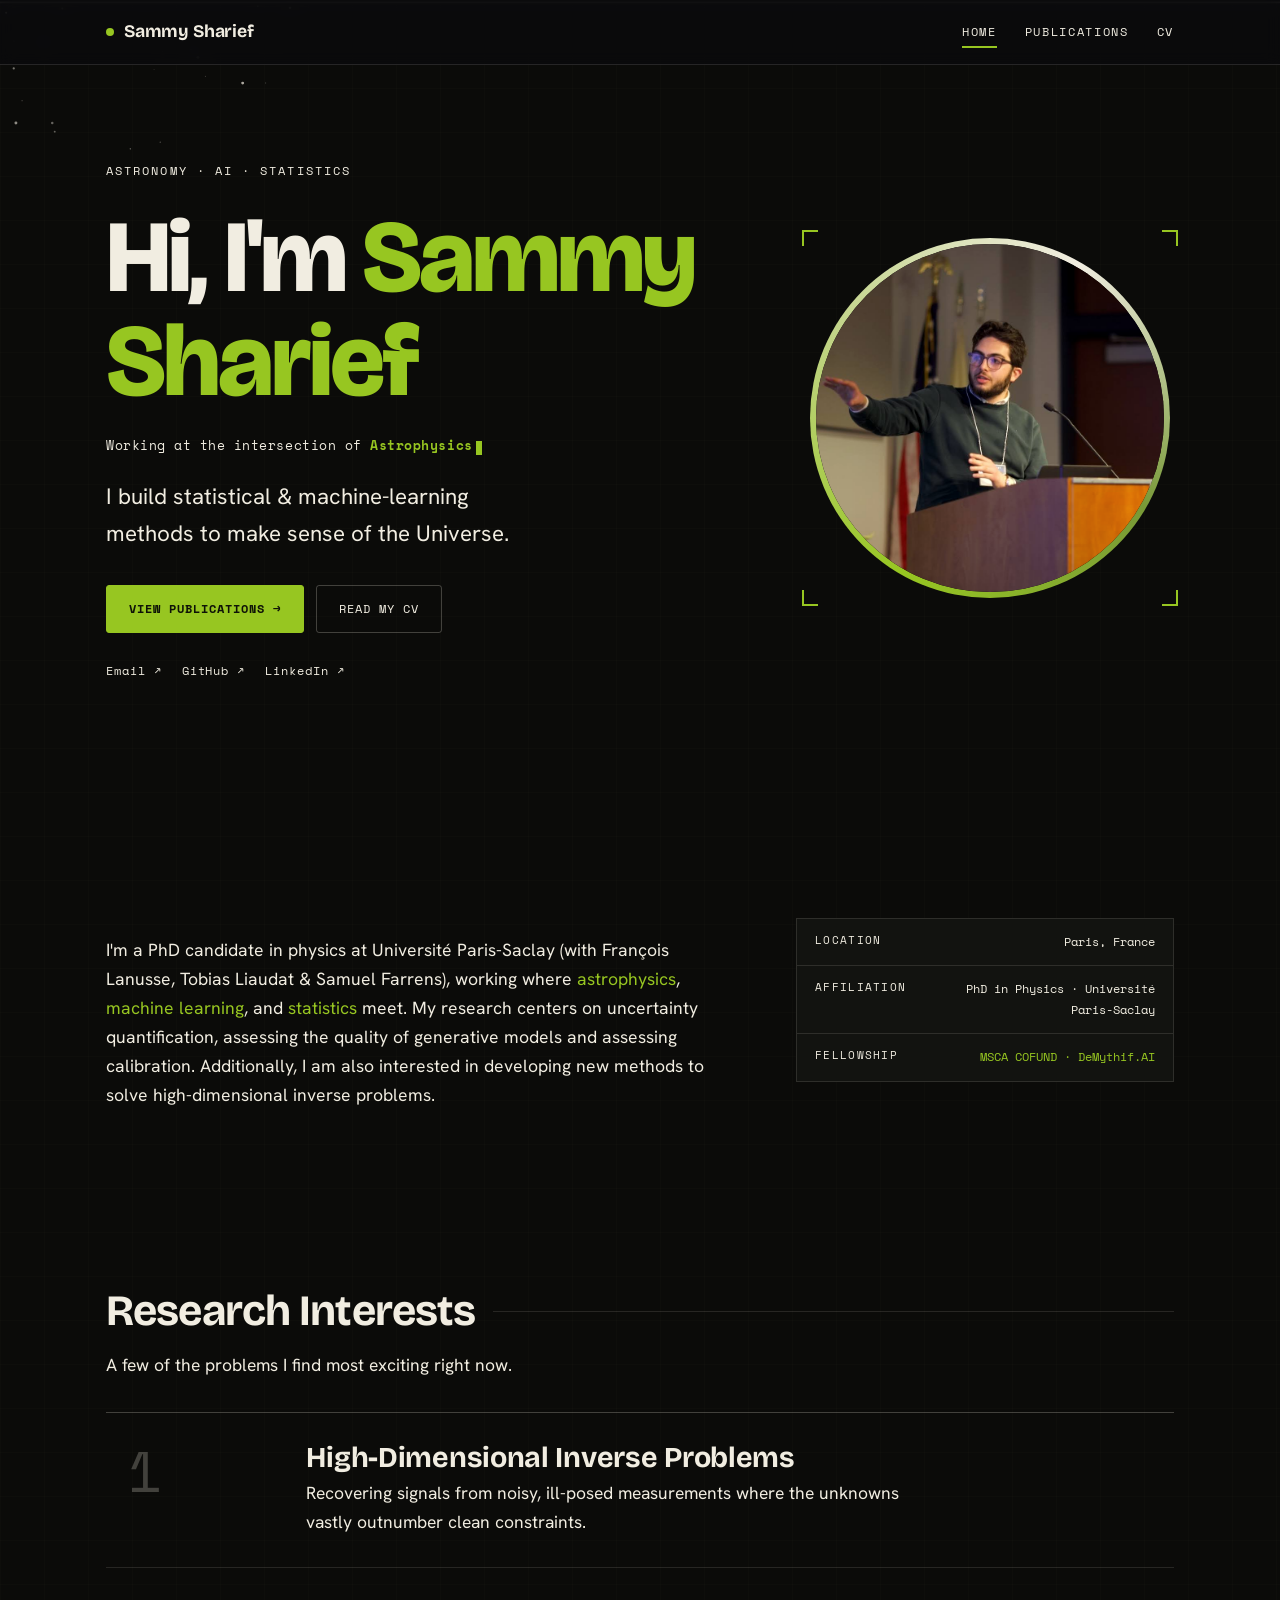
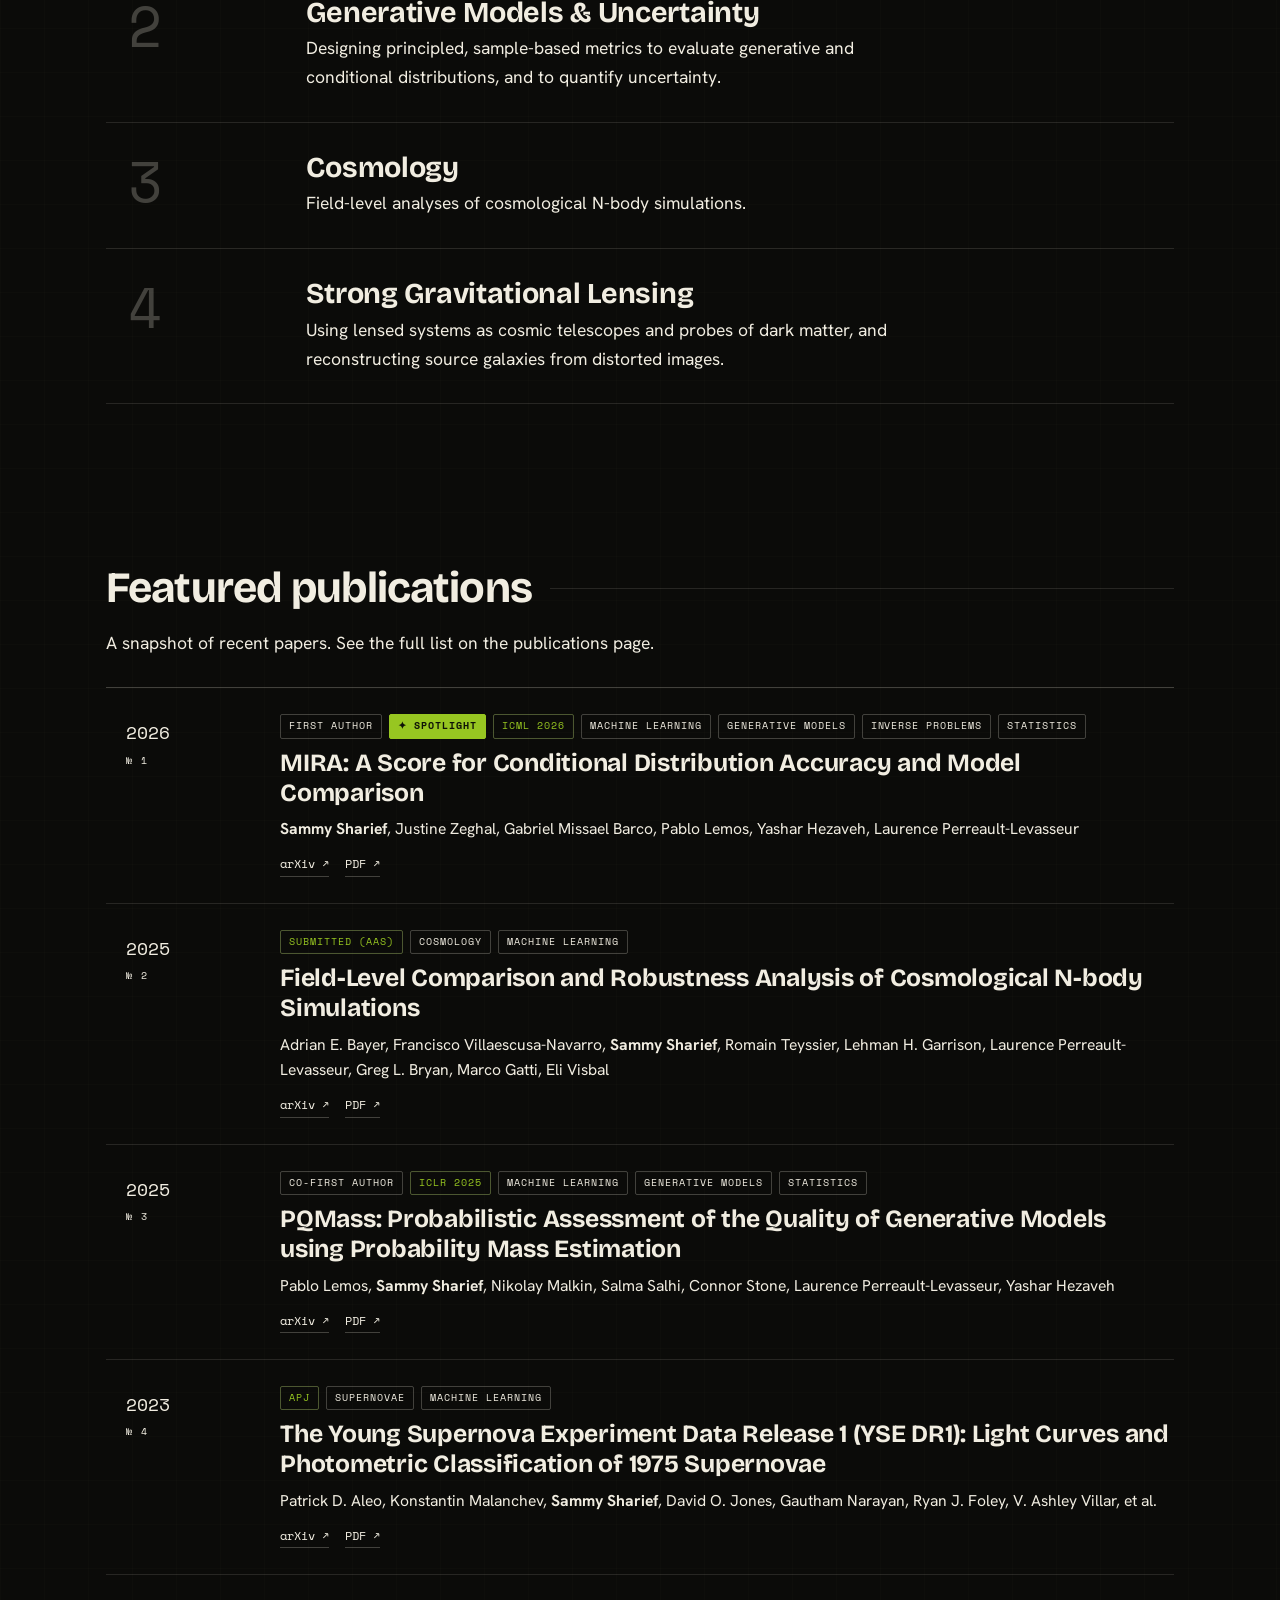
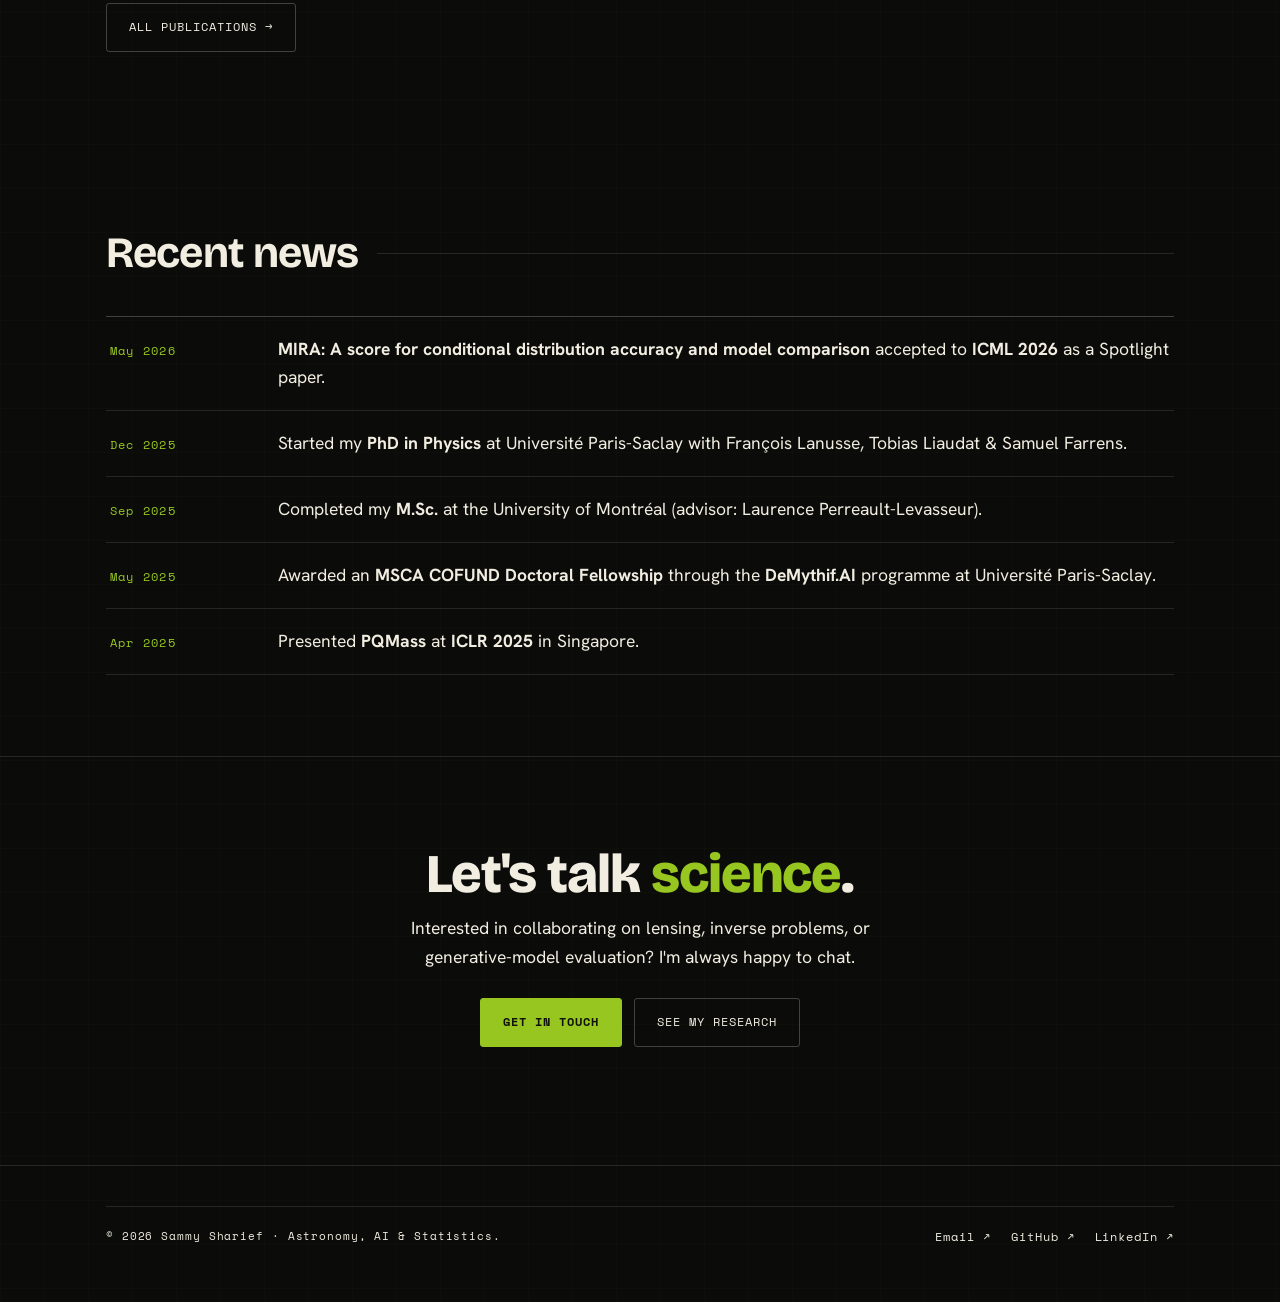
==== commit 98fa1bed: "Typing Feature" ====
--- a/index.html
+++ b/index.html
@@ -33,7 +33,7 @@
         <div class="hero-text">
           <span class="label kick rise">Astronomy · AI · Statistics</span>
           <h1 class="rise">Hi, I'm <em>Sammy Sharief</em></h1>
-          <p class="specline rise">Working at the intersection of astronomy, machine learning, and statistics.</p>
+          <p class="specline rise">Working at the intersection of <span class="typed" data-typed></span><span class="caret" aria-hidden="true"></span></p>
           <p class="tag rise">I build statistical &amp; machine-learning methods to make sense of the Universe.</p>
           <div class="hero-cta rise">
             <a class="btn btn-solid" href="publications.html">View Publications →</a>
--- a/styles.css
+++ b/styles.css
@@ -31,8 +31,8 @@
   --accent-rgb: 141, 163, 90; */
 
   /* ===== ACCENT — olive green (change these 4 to recolor everything) ===== */
-  --accent: #8da35a;          /* olive green — the single sharp accent */
-  --accent-deep: #74894a;     /* darker olive for button hovers       */
+  --accent: #97c621;          /* olive green — the single sharp accent */
+  --accent-deep: #789937;     /* darker olive for button hovers       */
   --accent-ink: #0e1207;      /* dark text that sits on the accent    */
   --accent-rgb: 141, 163, 90; /* same olive as R,G,B (for glows)      */
   /* Alternatives — Emerald #2ecc71 / 46,204,113 · Blue #4aa3ff / 74,163,255 */
@@ -105,6 +105,9 @@
 .hero h1 em { font-style: normal; color: var(--accent); }
 .specline { font-family: var(--mono); font-size: 0.82rem; letter-spacing: 0.04em; color: var(--ink-2); margin: 20px 0 0; }
 .specline b { color: var(--ink); font-weight: 400; }
+.specline .typed { color: var(--accent); font-weight: 700; }
+.specline .caret { display: inline-block; width: 0.5em; height: 1.05em; background: var(--accent); margin-left: 3px; vertical-align: text-bottom; animation: caret 1.05s steps(1) infinite; }
+@keyframes caret { 50% { opacity: 0; } }
 .hero .tag { font-size: clamp(1.1rem, 2vw, 1.4rem); color: var(--ink-2); max-width: 34ch; margin: 22px 0 32px; }
 .hero-cta { display: flex; flex-wrap: wrap; gap: 12px; margin-bottom: 28px; }
 .socials { display: flex; flex-wrap: wrap; gap: 8px 20px; }
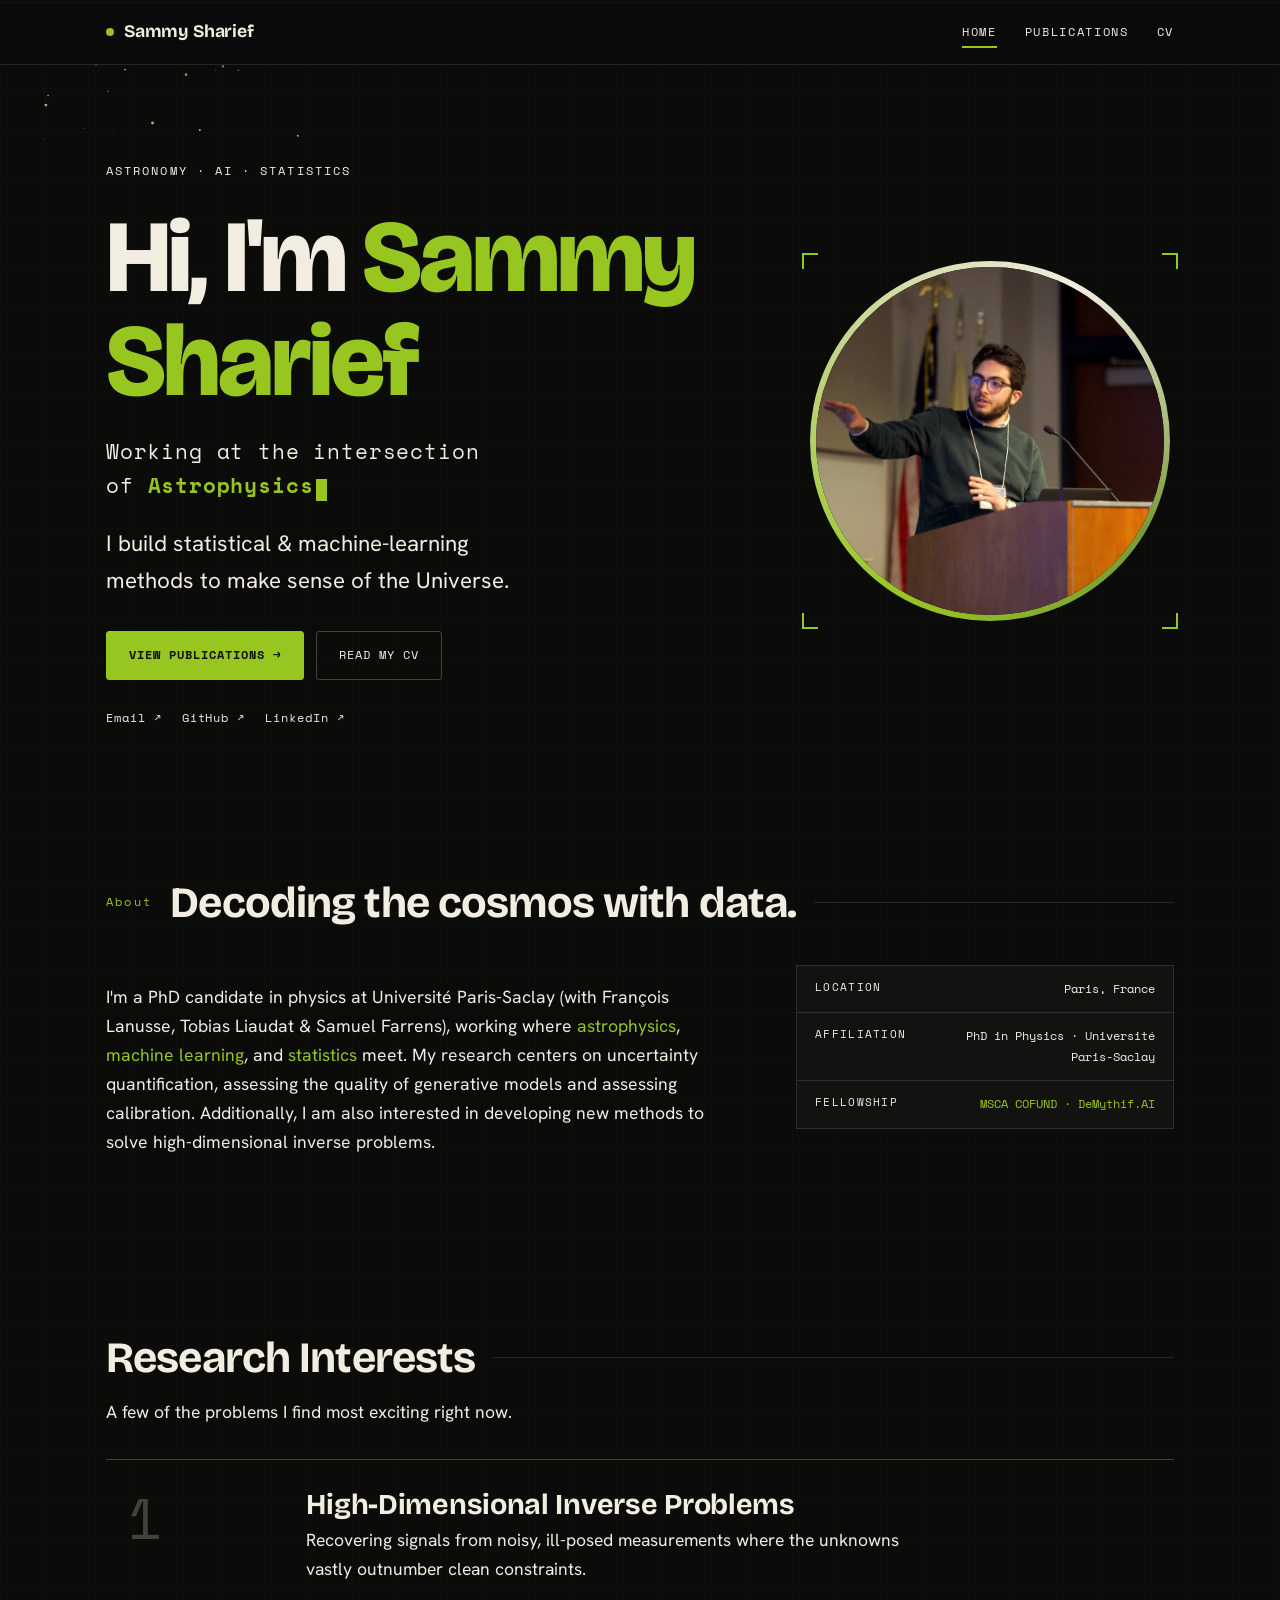
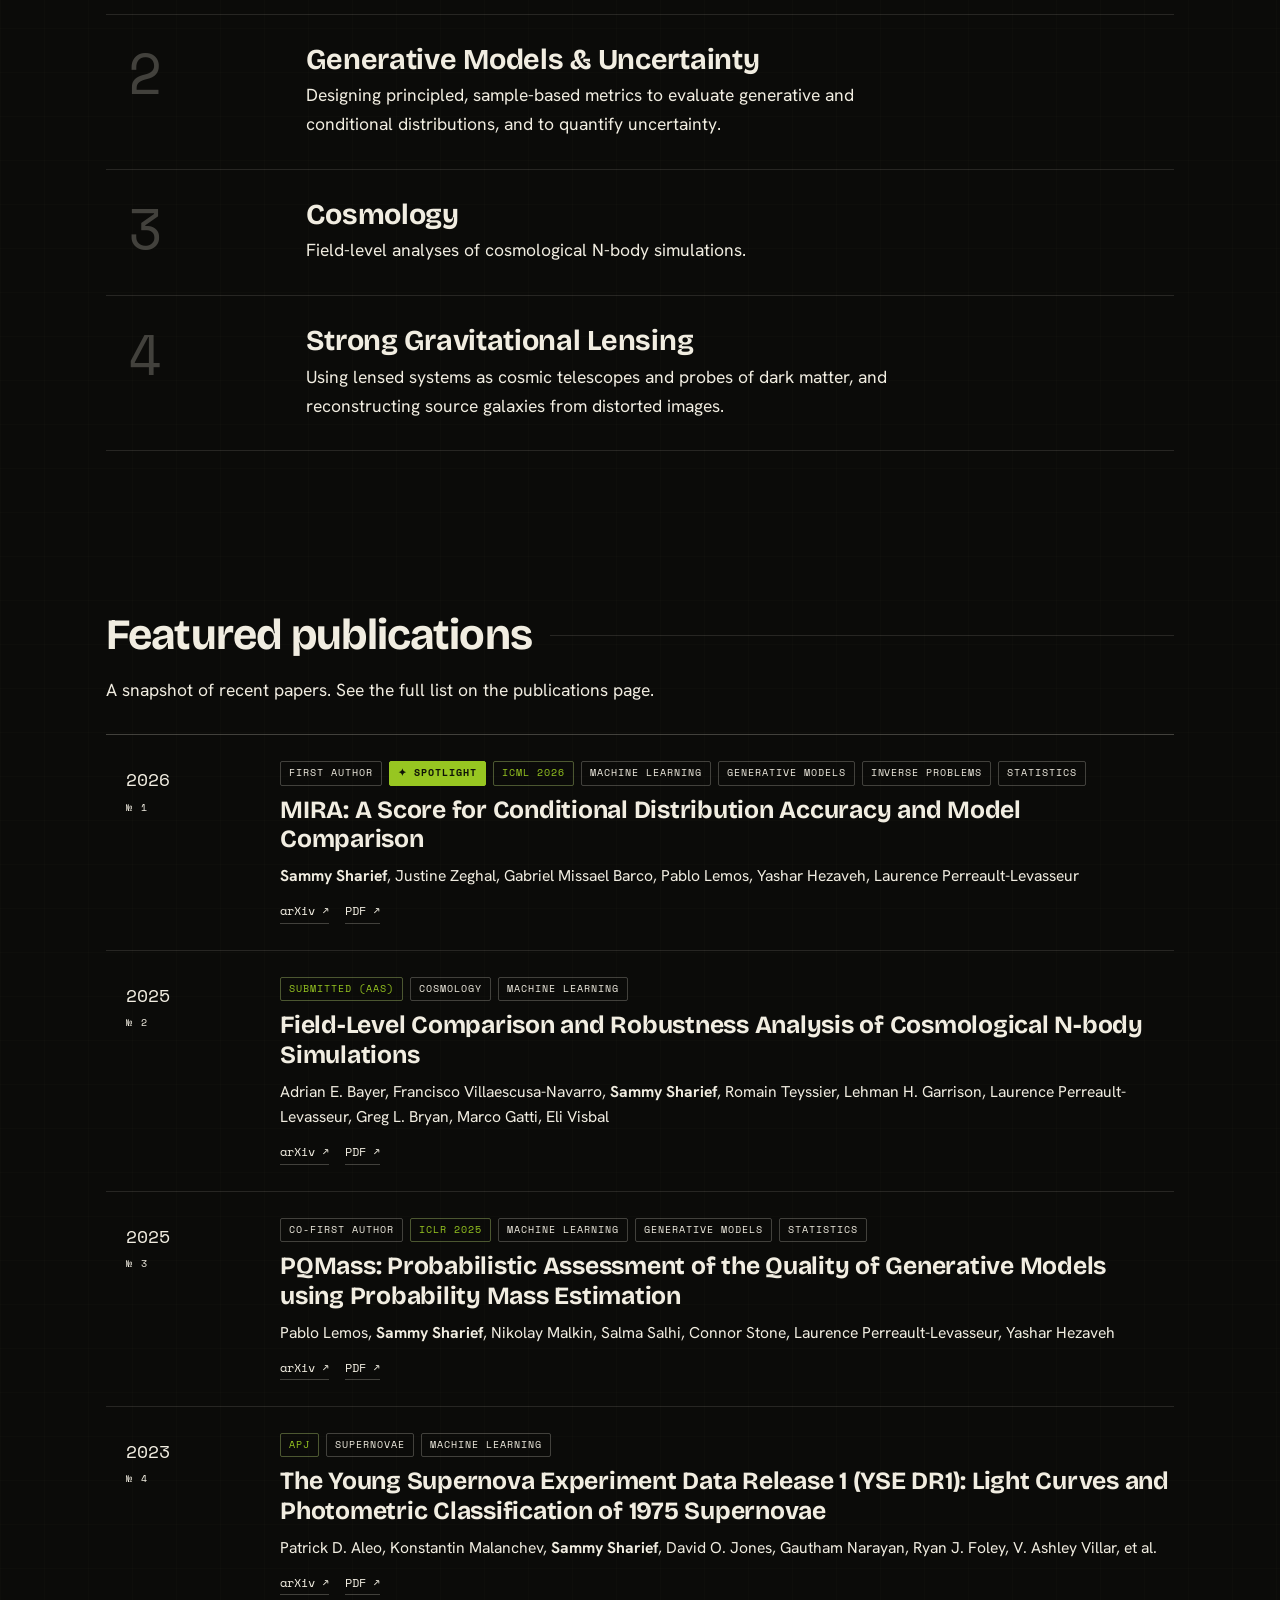
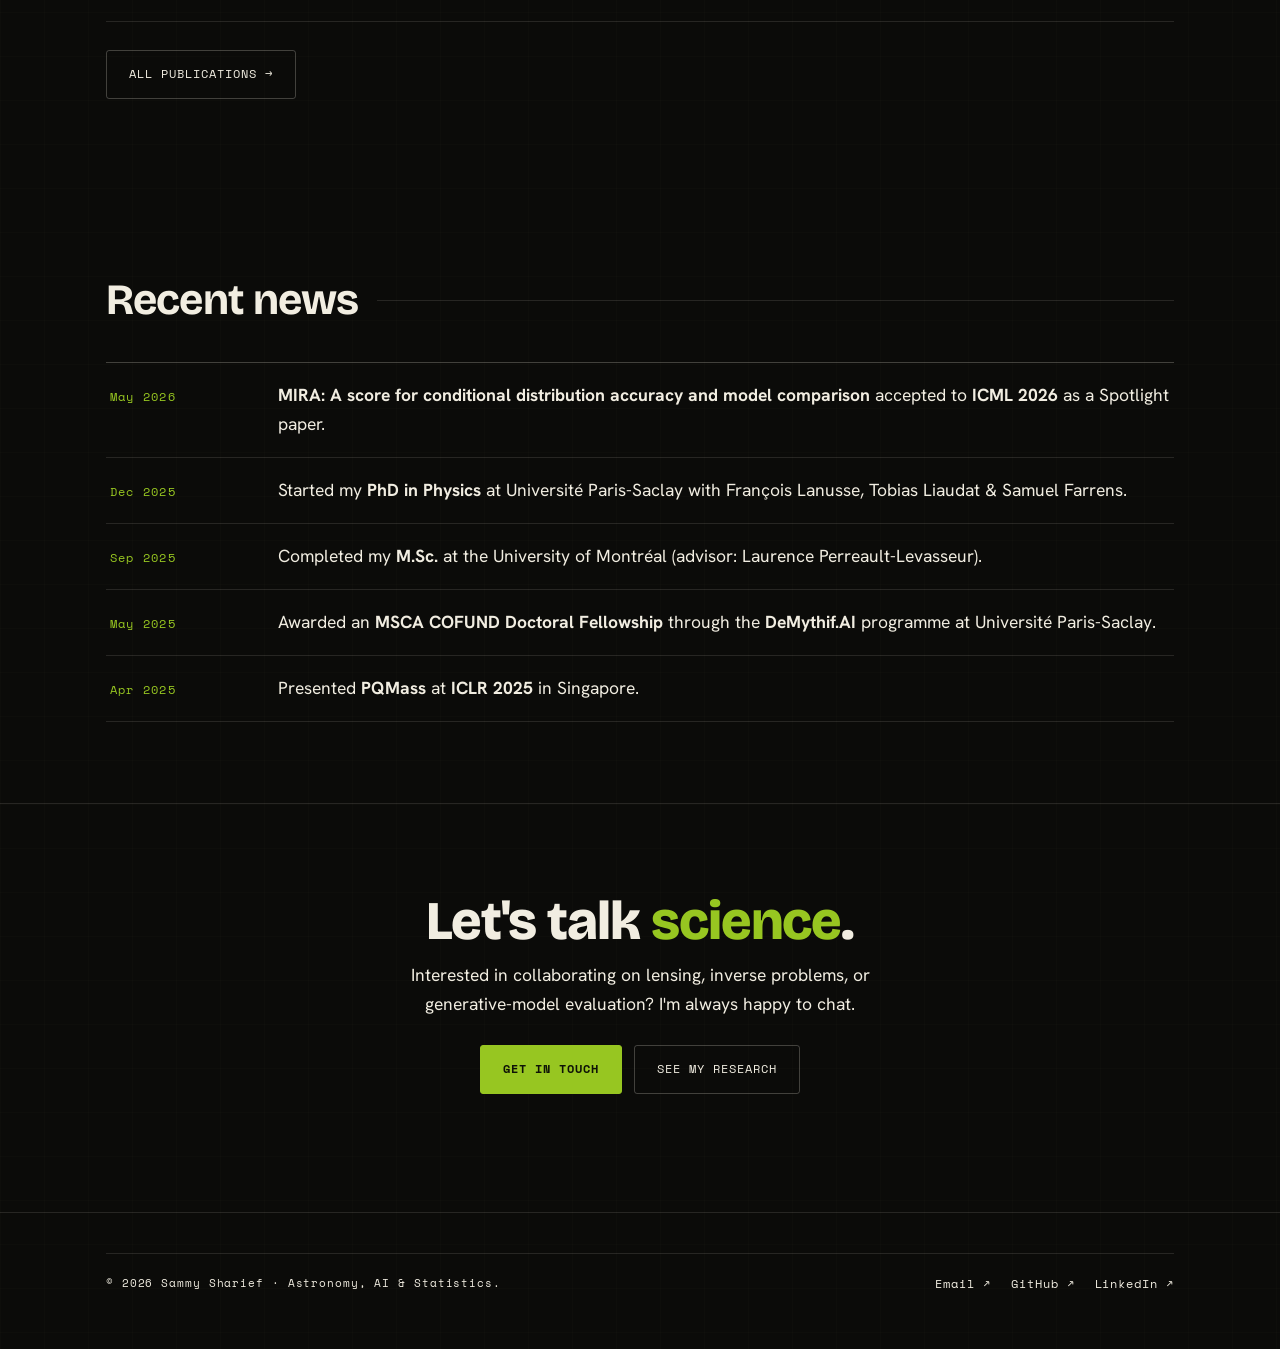
==== commit e7eb7cae: "Typing Feature Text Split on 2 lines" ====
--- a/index.html
+++ b/index.html
@@ -33,7 +33,7 @@
         <div class="hero-text">
           <span class="label kick rise">Astronomy · AI · Statistics</span>
           <h1 class="rise">Hi, I'm <em>Sammy Sharief</em></h1>
-          <p class="specline rise">Working at the intersection of <span class="typed" data-typed></span><span class="caret" aria-hidden="true"></span></p>
+          <p class="specline rise">Working at the intersection<br>of <span class="typed" data-typed></span><span class="caret" aria-hidden="true"></span></p>
           <p class="tag rise">I build statistical &amp; machine-learning methods to make sense of the Universe.</p>
           <div class="hero-cta rise">
             <a class="btn btn-solid" href="publications.html">View Publications →</a>
--- a/styles.css
+++ b/styles.css
@@ -103,7 +103,7 @@
 .hero .kick { display: inline-block; margin-bottom: 26px; }
 .hero h1 { font-size: clamp(3rem, 8.5vw, 6.4rem); font-weight: 800; letter-spacing: -0.03em; }
 .hero h1 em { font-style: normal; color: var(--accent); }
-.specline { font-family: var(--mono); font-size: 0.82rem; letter-spacing: 0.04em; color: var(--ink-2); margin: 20px 0 0; }
+.specline { font-family: var(--mono); font-size: 1.3rem; letter-spacing: 0.04em; color: var(--ink-2); margin: 20px 0 0; }
 .specline b { color: var(--ink); font-weight: 400; }
 .specline .typed { color: var(--accent); font-weight: 700; }
 .specline .caret { display: inline-block; width: 0.5em; height: 1.05em; background: var(--accent); margin-left: 3px; vertical-align: text-bottom; animation: caret 1.05s steps(1) infinite; }
